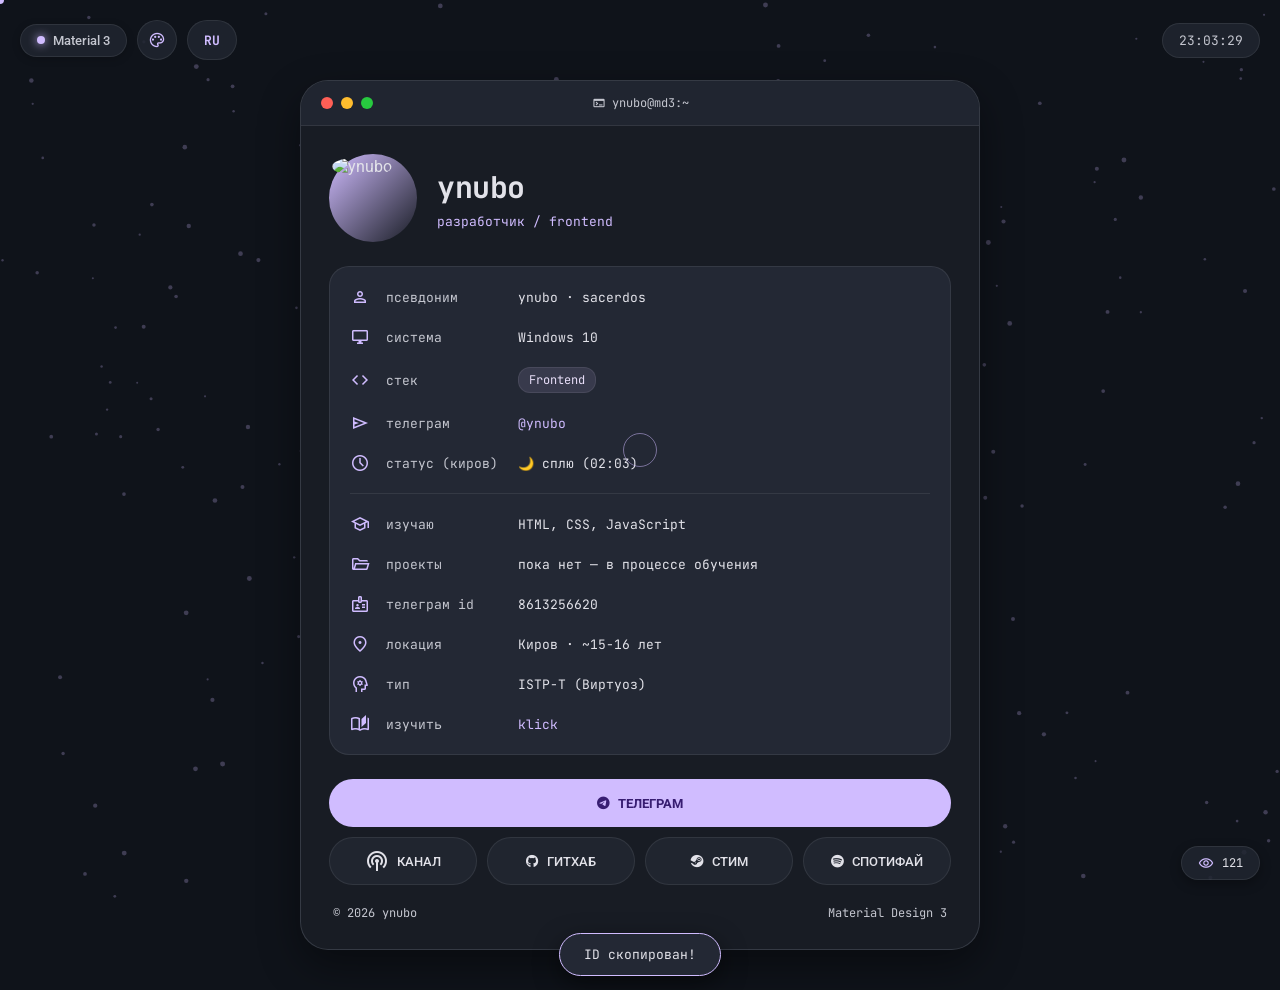
==== index.html @ 32b79b77 "full update code." ====
<!DOCTYPE html>
<html lang="ru">
<head>
  <meta charset="UTF-8">
  <meta name="viewport" content="width=device-width, initial-scale=1.0">
  <meta name="theme-color" content="#121318">
  <meta name="description" content="ynubo // sacerdos — developer / Frontend">
  <meta property="og:title" content="ynubo // bio">
  <meta property="og:description" content="developer / Frontend">
  <meta property="og:image" content="https://i.ibb.co/5gjqPwNk/photo-2026-08-26-13-14-52.jpg">
  <title>ynubo // bio</title>

  <link rel="icon" href="https://i.ibb.co/5gjqPwNk/photo-2026-08-26-13-14-52.jpg">
  <link rel="preconnect" href="https://fonts.googleapis.com">
  <link rel="preconnect" href="https://fonts.gstatic.com" crossorigin>
  <link href="https://fonts.googleapis.com/css2?family=Roboto:ital,wght@0,400;0,500;0,700;1,400&family=JetBrains+Mono:wght@400;500;700&display=swap" rel="stylesheet">
  <link rel="stylesheet" href="https://fonts.googleapis.com/css2?family=Material+Symbols+Outlined:opsz,wght,FILL,GRAD@20..48,100..700,0..1,-50..200" />
  <link rel="stylesheet" href="https://cdnjs.cloudflare.com/ajax/libs/font-awesome/6.5.2/css/all.min.css">

  <style>
    /* --- Material Design 3 Color Tokens & Variables --- */
    :root {
      --md-sys-color-background: #0f131a;
      --md-sys-color-surface: #181c24;
      --md-sys-color-surface-variant: rgba(36, 42, 54, 0.7);
      --md-sys-color-surface-container-high: #232834;
      --md-sys-color-outline: rgba(140, 147, 163, 0.25);
      --md-sys-color-outline-variant: rgba(255, 255, 255, 0.08);
      --md-sys-color-primary: #d0bcff;
      --md-sys-color-on-primary: #381e72;
      --md-sys-color-primary-container: #4f378b;
      --md-sys-color-on-primary-container: #eaddff;
      --md-sys-color-secondary-container: rgba(208, 188, 255, 0.12);
      --md-sys-color-on-secondary-container: #e8def8;
      --md-sys-color-on-surface: #e2e2e9;
      --md-sys-color-on-surface-variant: #c4c6cf;
      --md-sys-color-accent-glow: rgba(208, 188, 255, 0.2);
      --md-shape-corner-card: 28px;
      --md-shape-corner-button: 100px;
      --md-shape-corner-chip: 12px;
    }

    [data-theme="red"] {
      --md-sys-color-background: #140b0d;
      --md-sys-color-surface: #1f1214;
      --md-sys-color-surface-variant: rgba(56, 28, 32, 0.7);
      --md-sys-color-surface-container-high: #2a181b;
      --md-sys-color-outline: rgba(255, 180, 171, 0.25);
      --md-sys-color-primary: #ffb4ab;
      --md-sys-color-on-primary: #690005;
      --md-sys-color-primary-container: #93000a;
      --md-sys-color-on-primary-container: #ffdad6;
      --md-sys-color-secondary-container: rgba(255, 180, 171, 0.12);
      --md-sys-color-on-secondary-container: #ffdad6;
      --md-sys-color-accent-glow: rgba(255, 180, 171, 0.2);
    }

    [data-theme="green"] {
      --md-sys-color-background: #09150d;
      --md-sys-color-surface: #102016;
      --md-sys-color-surface-variant: rgba(25, 48, 33, 0.7);
      --md-sys-color-surface-container-high: #192f20;
      --md-sys-color-outline: rgba(166, 211, 180, 0.25);
      --md-sys-color-primary: #a6d3b4;
      --md-sys-color-on-primary: #123821;
      --md-sys-color-primary-container: #295036;
      --md-sys-color-on-primary-container: #c2efcf;
      --md-sys-color-secondary-container: rgba(166, 211, 180, 0.12);
      --md-sys-color-on-secondary-container: #c2efcf;
      --md-sys-color-accent-glow: rgba(166, 211, 180, 0.2);
    }

    [data-theme="purple"] {
      --md-sys-color-background: #120b18;
      --md-sys-color-surface: #1c1224;
      --md-sys-color-surface-variant: rgba(48, 28, 64, 0.7);
      --md-sys-color-surface-container-high: #261a30;
      --md-sys-color-outline: rgba(216, 187, 255, 0.25);
      --md-sys-color-primary: #d8bbff;
      --md-sys-color-on-primary: #431278;
      --md-sys-color-primary-container: #5c2fa0;
      --md-sys-color-on-primary-container: #f0e6ff;
      --md-sys-color-secondary-container: rgba(216, 187, 255, 0.12);
      --md-sys-color-on-secondary-container: #f0e6ff;
      --md-sys-color-accent-glow: rgba(216, 187, 255, 0.2);
    }

    [data-theme="blue"] {
      --md-sys-color-background: #0b1320;
      --md-sys-color-surface: #111a2c;
      --md-sys-color-surface-variant: rgba(28, 42, 68, 0.7);
      --md-sys-color-surface-container-high: #1a263d;
      --md-sys-color-outline: rgba(162, 201, 254, 0.25);
      --md-sys-color-primary: #a2c9fe;
      --md-sys-color-on-primary: #00315b;
      --md-sys-color-primary-container: #1b4777;
      --md-sys-color-on-primary-container: #d3e4ff;
      --md-sys-color-secondary-container: rgba(162, 201, 254, 0.12);
      --md-sys-color-on-secondary-container: #d3e4ff;
      --md-sys-color-accent-glow: rgba(162, 201, 254, 0.2);
    }

    * { box-sizing: border-box; margin: 0; padding: 0; }
    
    .cursor-dot, .cursor-outline { display: none; }
    
    @media (pointer: fine) {
      body, button, a { cursor: none !important; }
      .cursor-dot, .cursor-outline { display: block; }
    }

    html { scroll-behavior: smooth; }
    body {
      min-height: 100vh;
      overflow-x: hidden;
      color: var(--md-sys-color-on-surface);
      background: var(--md-sys-color-background);
      font-family: 'Roboto', sans-serif;
      -webkit-font-smoothing: antialiased;
      display: flex;
      justify-content: center;
      align-items: center;
      transition: background 0.4s cubic-bezier(0.2, 0, 0, 1), color 0.4s ease;
    }

    a { color: inherit; text-decoration: none; }
    button { font: inherit; border: none; background: none; }

    .cursor-dot {
      position: fixed;
      top: 0; left: 0;
      width: 8px; height: 8px;
      background-color: var(--md-sys-color-primary);
      border-radius: 50%;
      pointer-events: none;
      z-index: 9999;
      transform: translate(-50%, -50%);
      transition: background-color 0.3s ease;
    }

    .cursor-outline {
      position: fixed;
      top: 0; left: 0;
      width: 34px; height: 34px;
      border: 1px solid var(--md-sys-color-primary);
      border-radius: 50%;
      pointer-events: none;
      z-index: 9998;
      transform: translate(-50%, -50%);
      opacity: 0.5;
      transition: width 0.2s cubic-bezier(0.2, 0, 0, 1), height 0.2s cubic-bezier(0.2, 0, 0, 1), border-color 0.3s ease;
    }

    body.cursor-hover .cursor-outline {
      width: 48px;
      height: 48px;
      background-color: var(--md-sys-color-accent-glow);
      border-color: var(--md-sys-color-primary);
    }

    #canvas {
      position: fixed;
      inset: 0;
      z-index: 0;
      pointer-events: none;
    }

    .topbar {
      position: fixed;
      top: 20px;
      left: 20px;
      right: 20px;
      z-index: 20;
      display: flex;
      justify-content: space-between;
      align-items: center;
      pointer-events: none;
    }

    .topbar-left {
      display: flex;
      align-items: center;
      gap: 10px;
      pointer-events: auto;
    }

    .status-chip {
      display: inline-flex;
      align-items: center;
      gap: 8px;
      padding: 8px 16px;
      border-radius: var(--md-shape-corner-button);
      background: var(--md-sys-color-surface-variant);
      border: 1px solid var(--md-sys-color-outline-variant);
      color: var(--md-sys-color-on-surface-variant);
      font-size: 13px;
      font-weight: 500;
      backdrop-filter: blur(16px);
      -webkit-backdrop-filter: blur(16px);
      box-shadow: 0 2px 8px rgba(0, 0, 0, 0.2);
    }

    .status-dot {
      width: 8px;
      height: 8px;
      border-radius: 50%;
      background: var(--md-sys-color-primary);
      box-shadow: 0 0 10px var(--md-sys-color-primary);
      animation: pulse-dot 2s infinite;
    }

    .top-btn {
      display: flex;
      align-items: center;
      justify-content: center;
      height: 40px;
      padding: 0 16px;
      border-radius: var(--md-shape-corner-button);
      background: var(--md-sys-color-surface-variant);
      border: 1px solid var(--md-sys-color-outline-variant);
      color: var(--md-sys-color-primary);
      font-family: 'JetBrains Mono', monospace;
      font-size: 13px;
      font-weight: 700;
      backdrop-filter: blur(16px);
      -webkit-backdrop-filter: blur(16px);
      transition: all 0.2s cubic-bezier(0.2, 0, 0, 1);
    }

    .top-btn:hover {
      background: var(--md-sys-color-primary-container);
      color: var(--md-sys-color-on-primary-container);
      border-color: transparent;
    }

    .top-btn:active { transform: scale(0.95); }

    .theme-toggle-btn { width: 40px; padding: 0; border-radius: 50%; }

    .clock {
      font-family: 'JetBrains Mono', monospace;
      color: var(--md-sys-color-on-surface-variant);
      font-size: 13px;
      background: var(--md-sys-color-surface-variant);
      padding: 8px 16px;
      border-radius: var(--md-shape-corner-button);
      border: 1px solid var(--md-sys-color-outline-variant);
      backdrop-filter: blur(16px);
      pointer-events: auto;
    }

    .layout {
      position: relative;
      z-index: 5;
      width: min(680px, calc(100% - 32px));
      margin: 80px auto 40px auto;
      will-change: transform;
      animation: fadeIn 0.6s cubic-bezier(0.2, 0, 0, 1);
    }

    /* MD3 Card Styling */
    .md-card {
      background: var(--md-sys-color-surface);
      border-radius: var(--md-shape-corner-card);
      border: 1px solid var(--md-sys-color-outline);
      box-shadow: 0 16px 40px rgba(0, 0, 0, 0.4);
      overflow: hidden;
      backdrop-filter: blur(20px);
      -webkit-backdrop-filter: blur(20px);
      transition: background 0.4s ease, border-color 0.4s ease;
    }

    .card-header {
      display: flex;
      align-items: center;
      padding: 16px 20px;
      background: var(--md-sys-color-surface-variant);
      border-bottom: 1px solid var(--md-sys-color-outline-variant);
      position: relative;
    }

    .mac-buttons { display: flex; gap: 8px; }
    .mac-btn { width: 12px; height: 12px; border-radius: 50%; cursor: pointer; transition: opacity 0.2s ease; }
    .mac-btn:hover { opacity: 0.8; }
    .mac-btn.close { background: #ff5f56; }
    .mac-btn.min { background: #ffbd2e; }
    .mac-btn.max { background: #27c93f; }

    .card-title {
      position: absolute;
      left: 50%;
      transform: translateX(-50%);
      font-family: 'JetBrains Mono', monospace;
      font-size: 12px;
      color: var(--md-sys-color-on-surface-variant);
      user-select: none;
      display: flex;
      align-items: center;
      gap: 6px;
    }

    .card-body { padding: 28px; }

    .profile-head {
      display: flex;
      align-items: center;
      gap: 20px;
      margin-bottom: 24px;
    }

    .avatar-shell {
      width: 88px;
      height: 88px;
      flex: 0 0 88px;
      border-radius: 50%;
      padding: 3px;
      background: linear-gradient(135deg, var(--md-sys-color-primary), transparent);
      user-select: none;
      transition: transform 0.3s cubic-bezier(0.2, 0, 0, 1);
    }

    .avatar-shell:hover { transform: scale(1.05) rotate(3deg); }

    .avatar {
      width: 100%;
      height: 100%;
      object-fit: cover;
      border-radius: 50%;
    }

    .title-area h1 {
      font-family: 'JetBrains Mono', monospace;
      font-size: 30px;
      font-weight: 700;
      color: var(--md-sys-color-on-surface);
      letter-spacing: -0.5px;
    }

    .subtitle {
      color: var(--md-sys-color-primary);
      font-size: 13px;
      margin-top: 6px;
      font-family: 'JetBrains Mono', monospace;
      display: flex;
      align-items: center;
      gap: 4px;
    }

    /* MD3 Container List */
    .info-container {
      background: var(--md-sys-color-surface-container-high);
      border-radius: 20px;
      border: 1px solid var(--md-sys-color-outline-variant);
      padding: 16px 20px;
      font-family: 'JetBrains Mono', monospace;
      font-size: 13px;
      display: grid;
      gap: 12px;
    }

    .row {
      display: grid;
      grid-template-columns: 24px 120px 1fr;
      gap: 12px;
      align-items: center;
      padding: 4px 0;
      transition: transform 0.2s ease;
    }

    .row:hover { transform: translateX(4px); }
    .row:hover .label { color: var(--md-sys-color-on-surface); }

    .row .material-symbols-outlined {
      font-size: 20px;
      color: var(--md-sys-color-primary);
      transition: transform 0.2s ease;
      user-select: none;
    }

    .row:hover .material-symbols-outlined { transform: scale(1.15); }

    .label {
      color: var(--md-sys-color-on-surface-variant);
      transition: color 0.2s ease;
      font-family: 'JetBrains Mono', monospace;
    }

    .value {
      color: var(--md-sys-color-on-surface);
      word-break: break-word;
      font-family: 'JetBrains Mono', monospace;
    }

    .copyable { transition: color 0.2s ease; }
    .copyable:hover { color: var(--md-sys-color-primary); cursor: pointer; }

    .separator {
      height: 1px;
      background: var(--md-sys-color-outline-variant);
      margin: 4px 0;
    }

    /* MD3 Expressive Chips */
    .chip {
      display: inline-flex;
      align-items: center;
      gap: 4px;
      padding: 4px 10px;
      border-radius: var(--md-shape-corner-chip);
      background: var(--md-sys-color-secondary-container);
      color: var(--md-sys-color-on-secondary-container);
      font-size: 12px;
      border: 1px solid var(--md-sys-color-outline-variant);
      transition: all 0.2s ease;
    }

    .chip:hover {
      background: var(--md-sys-color-primary-container);
      color: var(--md-sys-color-on-primary-container);
      transform: translateY(-2px);
    }

    /* MD3 Terminal Box */
    .cli-box {
      margin-top: 16px;
      background: rgba(10, 12, 16, 0.85);
      border: 1px solid var(--md-sys-color-outline);
      border-radius: 16px;
      padding: 14px;
      font-family: 'JetBrains Mono', monospace;
      font-size: 12px;
      display: none;
      animation: expandConsole 0.4s cubic-bezier(0.2, 0, 0, 1) forwards;
    }

    .cli-box.active { display: block; }

    .cli-output {
      max-height: 220px;
      overflow-y: auto;
      margin-bottom: 8px;
      display: flex;
      flex-direction: column;
      gap: 4px;
      color: var(--md-sys-color-on-surface-variant);
      white-space: pre-wrap;
    }

    .cli-output-line { line-height: 1.4; word-break: break-all; }
    .cli-output-line.cmd { color: var(--md-sys-color-primary); }
    .cli-output-line.system { color: #27c93f; }
    .cli-output-line.error { color: #ff5f56; }
    .cli-output-line.neofetch { color: var(--md-sys-color-on-surface); font-size: 11px; }

    .cli-input-wrapper {
      display: flex;
      align-items: center;
      gap: 8px;
      border-top: 1px solid var(--md-sys-color-outline-variant);
      padding-top: 8px;
    }

    .cli-prompt { color: var(--md-sys-color-primary); font-weight: bold; }

    .cli-input {
      flex: 1;
      background: none;
      border: none;
      outline: none;
      color: var(--md-sys-color-on-surface);
      font-family: inherit;
      font-size: inherit;
    }

    /* MD3 Buttons Grid */
    .actions {
      display: grid;
      grid-template-columns: repeat(auto-fit, minmax(130px, 1fr));
      gap: 10px;
      margin-top: 24px;
    }

    .action-btn {
      display: flex;
      align-items: center;
      justify-content: center;
      gap: 8px;
      height: 48px;
      padding: 0 16px;
      border-radius: var(--md-shape-corner-button);
      background: var(--md-sys-color-surface-variant);
      border: 1px solid var(--md-sys-color-outline-variant);
      color: var(--md-sys-color-on-surface);
      font-size: 13px;
      font-weight: 500;
      transition: all 0.2s cubic-bezier(0.2, 0, 0, 1);
    }

    .action-btn:hover {
      background: var(--md-sys-color-secondary-container);
      border-color: var(--md-sys-color-primary);
      color: var(--md-sys-color-primary);
      transform: translateY(-2px);
    }

    .action-btn:active { transform: scale(0.97); }

    .action-btn.primary {
      grid-column: 1 / -1;
      background: var(--md-sys-color-primary);
      color: var(--md-sys-color-on-primary);
      font-weight: 700;
      border: none;
    }

    .action-btn.primary:hover {
      background: var(--md-sys-color-on-primary-container);
      color: var(--md-sys-color-primary-container);
      box-shadow: 0 4px 20px var(--md-sys-color-accent-glow);
    }

    .footer {
      margin-top: 20px;
      display: flex;
      justify-content: space-between;
      color: var(--md-sys-color-on-surface-variant);
      font-size: 12px;
      font-family: 'JetBrains Mono', monospace;
      padding: 0 4px;
    }

    /* MD3 Floating Widget */
    .views-widget {
      position: fixed;
      bottom: 20px;
      right: 20px;
      z-index: 50;
      display: flex;
      align-items: center;
      gap: 8px;
      padding: 8px 16px;
      border-radius: var(--md-shape-corner-button);
      background: var(--md-sys-color-surface-variant);
      border: 1px solid var(--md-sys-color-outline-variant);
      color: var(--md-sys-color-on-surface);
      font-family: 'JetBrains Mono', monospace;
      font-size: 12px;
      backdrop-filter: blur(16px);
      -webkit-backdrop-filter: blur(16px);
      box-shadow: 0 4px 12px rgba(0,0,0,0.3);
    }

    .views-widget .material-symbols-outlined { font-size: 16px; color: var(--md-sys-color-primary); }

    /* MD3 Snackbar / Toast */
    .toast {
      position: fixed;
      bottom: 24px;
      left: 50%;
      transform: translateX(-50%) translateY(100px);
      background: var(--md-sys-color-surface-container-high);
      border: 1px solid var(--md-sys-color-primary);
      color: var(--md-sys-color-on-surface);
      padding: 12px 24px;
      border-radius: var(--md-shape-corner-button);
      font-family: 'JetBrains Mono', monospace;
      font-size: 13px;
      box-shadow: 0 8px 24px rgba(0,0,0,0.5);
      transition: transform 0.4s cubic-bezier(0.2, 0, 0, 1);
      z-index: 999;
      pointer-events: none;
    }

    .toast.show { transform: translateX(-50%) translateY(0); }

    @keyframes expandConsole {
      from { opacity: 0; transform: translateY(-10px) scale(0.98); }
      to { opacity: 1; transform: translateY(0) scale(1); }
    }

    @keyframes pulse-dot {
      0%, 100% { opacity: 1; }
      50% { opacity: 0.4; }
    }

    @keyframes fadeIn {
      from { opacity: 0; transform: translateY(12px); }
      to { opacity: 1; transform: translateY(0); }
    }
  </style>
</head>

<body>
  <div class="cursor-dot" id="cursorDot"></div>
  <div class="cursor-outline" id="cursorOutline"></div>

  <canvas id="canvas"></canvas>

  <header class="topbar">
    <div class="topbar-left">
      <div class="status-chip">
        <span class="status-dot"></span> Material 3
      </div>
      <button class="top-btn theme-toggle-btn" id="themeToggle" title="Тема">
        <span class="material-symbols-outlined" style="font-size: 18px;">palette</span>
      </button>
      <button class="top-btn" id="langToggle">RU</button>
    </div>
    <div class="clock" id="clock">00:00:00</div>
  </header>

  <main class="layout">
    <div class="md-card">
      <div class="card-header">
        <div class="mac-buttons">
          <div class="mac-btn close" id="macCloseBtn"></div>
          <div class="mac-btn min"></div>
          <div class="mac-btn max"></div>
        </div>
        <div class="card-title" id="macTitle">
          <span class="material-symbols-outlined" style="font-size: 14px;">terminal</span>
          ynubo@md3:~
        </div>
      </div>

      <div class="card-body">
        <div class="profile-head">
          <a href="https://t.me/ynubo" target="_blank" rel="noopener">
            <div class="avatar-shell" id="avatarTrigger">
              <img class="avatar" src="https://i.ibb.co/5gjqPwNk/photo-2026-08-26-13-14-52.jpg" alt="ynubo">
            </div>
          </a>
          <div class="title-area">
            <h1>ynubo</h1>
            <div class="subtitle" id="typing"></div>
          </div>
        </div>

        <div class="info-container">
          <div class="row">
            <span class="material-symbols-outlined">person</span>
            <span class="label" data-i18n="alias_label">псевдоним</span>
            <span class="value">ynubo · sacerdos</span>
          </div>
          <div class="row">
            <span class="material-symbols-outlined">desktop_windows</span>
            <span class="label" data-i18n="system_label">система</span>
            <span class="value">Windows 10</span>
          </div>
          <div class="row">
            <span class="material-symbols-outlined">code</span>
            <span class="label" data-i18n="stack_label">стек</span>
            <span class="value">
              <span class="chip">Frontend</span>
            </span>
          </div>
          <div class="row">
            <span class="material-symbols-outlined">send</span>
            <span class="label" data-i18n="telegram_text">телеграм</span>
            <span class="value"><a href="https://t.me/ynubo" target="_blank" style="color: var(--md-sys-color-primary);">@ynubo</a></span>
          </div>
          <div class="row">
            <span class="material-symbols-outlined">schedule</span>
            <span class="label" data-i18n="time_status_label">статус (киров)</span>
            <span class="value" id="kirovStatusVal">Определение...</span>
          </div>

          <div class="separator"></div>

          <div class="row">
            <span class="material-symbols-outlined">school</span>
            <span class="label" data-i18n="learning_label">изучаю</span>
            <span class="value">HTML, CSS, JavaScript</span>
          </div>
          <div class="row">
            <span class="material-symbols-outlined">folder_open</span>
            <span class="label" data-i18n="projects_label">проекты</span>
            <span class="value" data-i18n="projects_val">пока нет — в процессе обучения</span>
          </div>
          <div class="row">
            <span class="material-symbols-outlined">badge</span>
            <span class="label" data-i18n="telegram_id">телеграм id</span>
            <span class="value copyable" id="tgId">8613256620</span>
          </div>
          <div class="row">
            <span class="material-symbols-outlined">location_on</span>
            <span class="label" data-i18n="location_label">локация</span>
            <span class="value" data-i18n="location_val">Киров · ~15-16 лет</span>
          </div>
          <div class="row">
            <span class="material-symbols-outlined">psychology</span>
            <span class="label" data-i18n="type_label">тип</span>
            <span class="value" data-i18n="virtuoso">ISTP-T (Виртуоз)</span>
          </div>
          <div class="row">
            <span class="material-symbols-outlined">auto_stories</span>
            <span class="label" data-i18n="nometa">изучить</span>
            <span class="value"><a href="https://nohello.net/ru/" target="_blank" style="color: var(--md-sys-color-primary);">klick</a></span>
          </div>
        </div>

        <div class="cli-box" id="cliBox">
          <div class="cli-output" id="cliOutput"></div>
          <div class="cli-input-wrapper">
            <span class="cli-prompt">ynubo@md3:~ $</span>
            <input type="text" class="cli-input" id="cliInput" placeholder="введите команду..." spellcheck="false" autocomplete="off">
          </div>
        </div>

        <div class="actions">
          <a class="action-btn primary" href="https://t.me/ynubo" target="_blank">
            <i class="fa-brands fa-telegram"></i> <span data-i18n="btn_telegram">ТЕЛЕГРАМ</span>
          </a>
          <a class="action-btn" href="https://t.me/d031r" target="_blank">
            <span class="material-symbols-outlined">podcasts</span> <span data-i18n="btn_channel">КАНАЛ</span>
          </a>
          <a class="action-btn" href="https://github.com/ynubo" target="_blank">
            <i class="fa-brands fa-github"></i> <span data-i18n="btn_github">ГИТХАБ</span>
          </a>
          <a class="action-btn" href="https://steamcommunity.com/id/ynubo" target="_blank">
            <i class="fa-brands fa-steam"></i> <span data-i18n="btn_steam">СТИМ</span>
          </a>
          <a class="action-btn" href="https://open.spotify.com/playlist/0yzdXwn0gWxlvnMeFCAgpZ" target="_blank">
            <i class="fa-brands fa-spotify"></i> <span data-i18n="btn_spotify">СПОТИФАЙ</span>
          </a>
        </div>

        <div class="footer">
          <span>© 2026 ynubo</span>
          <span>Material Design 3</span>
        </div>
      </div>
    </div>
  </main>

  <div class="views-widget">
    <span class="material-symbols-outlined">visibility</span>
    <span id="visitorCount">1</span>
  </div>

  <div class="toast" id="toast">ID скопирован!</div>

  <script>
    const isMobile = window.matchMedia("(pointer: coarse)").matches;

    let audioCtx;
    function initAudio() {
      if (!audioCtx) audioCtx = new (window.AudioContext || window.webkitAudioContext)();
      if (audioCtx.state === 'suspended') audioCtx.resume();
    }

    function playClickSound() {
      initAudio();
      const osc = audioCtx.createOscillator();
      const gain = audioCtx.createGain();
      osc.type = 'sine';
      osc.frequency.setValueAtTime(600, audioCtx.currentTime);
      osc.frequency.exponentialRampToValueAtTime(200, audioCtx.currentTime + 0.03);
      gain.gain.setValueAtTime(0.03, audioCtx.currentTime);
      gain.gain.exponentialRampToValueAtTime(0.001, audioCtx.currentTime + 0.03);
      osc.connect(gain);
      gain.connect(audioCtx.destination);
      osc.start();
      osc.stop(audioCtx.currentTime + 0.03);
    }

    function playKeyTypeSound() {
      initAudio();
      const osc = audioCtx.createOscillator();
      const gain = audioCtx.createGain();
      osc.type = 'triangle';
      osc.frequency.setValueAtTime(300 + Math.random() * 200, audioCtx.currentTime);
      gain.gain.setValueAtTime(0.015, audioCtx.currentTime);
      gain.gain.exponentialRampToValueAtTime(0.001, audioCtx.currentTime + 0.02);
      osc.connect(gain);
      gain.connect(audioCtx.destination);
      osc.start();
      osc.stop(audioCtx.currentTime + 0.02);
    }

    function playCmdSound(success = true) {
      initAudio();
      const osc = audioCtx.createOscillator();
      const gain = audioCtx.createGain();
      osc.type = success ? 'sine' : 'sawtooth';
      const freq = success ? 800 : 150;
      osc.frequency.setValueAtTime(freq, audioCtx.currentTime);
      gain.gain.setValueAtTime(0.04, audioCtx.currentTime);
      gain.gain.exponentialRampToValueAtTime(0.001, audioCtx.currentTime + 0.08);
      osc.connect(gain);
      gain.connect(audioCtx.destination);
      osc.start();
      osc.stop(audioCtx.currentTime + 0.08);
    }
    
    const translations = {
      ru: {
        alias_label: "псевдоним", system_label: "система", stack_label: "стек", learning_label: "изучаю",
        time_status_label: "статус (киров)", projects_label: "проекты", projects_val: "пока нет — в процессе обучения",
        location_label: "локация", location_val: "Киров · ~15-16 лет", type_label: "тип",
        btn_channel: "КАНАЛ", toast_copy: "ID скопирован в буфер обмена!", btn_spotify: "СПОТИФАЙ", btn_steam: "СТИМ", telegram_id: "телеграм id", btn_telegram: "ТЕЛЕГРАМ", btn_github: "ГИТХАБ",
        phrases: ["разработчик / frontend", "создаю вещи в тишине", "ТГК: @d031r"],
        virtuoso: "ISTP-T (Виртуоз)", nometa: "изучить", telegram_text: "телеграм"
      },
      en: {
        alias_label: "alias", system_label: "system", stack_label: "stack", learning_label: "learning",
        time_status_label: "status (kirov)", projects_label: "projects", projects_val: "none yet — currently learning",
        location_label: "location", location_val: "Kirov · ~15-16 y.o.", type_label: "type",
        btn_channel: "CHANNEL", toast_copy: "ID copied to clipboard!", btn_spotify: "SPOTIFY", btn_steam: "STEAM", telegram_id: "telegram id", btn_telegram: "TELEGRAM", btn_github: "GITHUB",
        phrases: ["developer / frontend", "building things quietly", "TGK: @d031r"],
        virtuoso: "ISTP-T (Virtuoso)", nometa: "study", telegram_text: "telegram"
      }
    };

    let currentLang = localStorage.getItem("lang") || "ru";

    function setLanguage(lang) {
      currentLang = lang;
      localStorage.setItem("lang", lang);
      document.getElementById("langToggle").textContent = lang.toUpperCase();
      document.querySelectorAll("[data-i18n]").forEach(el => {
        const key = el.getAttribute("data-i18n");
        if (translations[lang] && translations[lang][key]) {
          el.textContent = translations[lang][key];
        }
      });
      phraseIdx = 0; pos = 0; deleting = false;
      updateKirovStatus();
    }

    document.getElementById("langToggle").addEventListener("click", () => setLanguage(currentLang === "ru" ? "en" : "ru"));

    function getRandomMinute(min, max) {
      return Math.floor(Math.random() * (max - min + 1)) + min;
    }
    
    const wakeMinute = getRandomMinute(10, 50);
    const sleepMinute = getRandomMinute(25, 59);
    
    const wakeTimeMinutes = 8 * 60 + wakeMinute;
    const sleepTimeMinutes = 23 * 60 + sleepMinute;
    
    function updateKirovStatus() {
      const now = new Date();
      const kirovTimeStr = now.toLocaleTimeString("ru-RU", { timeZone: "Europe/Moscow", hour: '2-digit', minute: '2-digit' });
      const [h, m] = kirovTimeStr.split(':').map(Number);
      const currentMinutes = h * 60 + m;
    
      const statusEl = document.getElementById("kirovStatusVal");
      let statusText = "";
    
      if (currentMinutes >= sleepTimeMinutes || currentMinutes < wakeTimeMinutes) {
        statusText = currentLang === "ru" ? `🌙 сплю (${kirovTimeStr})` : `🌙 sleeping (${kirovTimeStr})`;
      } else {
        statusText = currentLang === "ru" ? `💻 в сети (${kirovTimeStr})` : `💻 online (${kirovTimeStr})`;
      }
    
      statusEl.textContent = statusText;
    }
    
    setInterval(updateKirovStatus, 10000);
    updateKirovStatus();

    if (!isMobile) {
      const dot = document.getElementById('cursorDot');
      const outline = document.getElementById('cursorOutline');
      let mouseX = window.innerWidth / 2, mouseY = window.innerHeight / 2;
      let outlineX = mouseX, outlineY = mouseY;

      window.addEventListener('mousemove', (e) => {
        mouseX = e.clientX; mouseY = e.clientY;
        dot.style.left = `${mouseX}px`; dot.style.top = `${mouseY}px`;
      });

      function animateCursor() {
        outlineX += (mouseX - outlineX) * 0.2;
        outlineY += (mouseY - outlineY) * 0.2;
        outline.style.left = `${outlineX}px`;
        outline.style.top = `${outlineY}px`;
        requestAnimationFrame(animateCursor);
      }
      animateCursor();

      document.querySelectorAll('a, button, .copyable, .card-title, .chip, .row').forEach(el => {
        el.addEventListener('mouseenter', () => document.body.classList.add('cursor-hover'));
        el.addEventListener('mouseleave', () => document.body.classList.remove('cursor-hover'));
      });
    }

    const tgId = document.getElementById('tgId');
    const toast = document.getElementById('toast');
    tgId.addEventListener('click', () => {
      navigator.clipboard.writeText('8613256620').then(() => {
        toast.textContent = translations[currentLang].toast_copy;
        toast.classList.add('show');
        setTimeout(() => toast.classList.remove('show'), 2000);
      });
    });

    document.querySelectorAll('.action-btn, .top-btn, .copyable, .chip').forEach(btn => btn.addEventListener('click', playClickSound));

    // --- Theme Switcher Logic ---
    const themes = ["dark", "red", "green", "purple", "blue"];
    const themeToggleBtn = document.getElementById("themeToggle");
    let currentTheme = localStorage.getItem("theme") || "dark";

    function applyTheme(theme) {
      if (!themes.includes(theme)) theme = "dark";
      currentTheme = theme;
      if (theme === "dark") {
        document.documentElement.removeAttribute("data-theme");
      } else {
        document.documentElement.setAttribute("data-theme", theme);
      }
      localStorage.setItem("theme", theme);
      initCanvas();
    }

    themeToggleBtn.addEventListener("click", () => {
      const nextIdx = (themes.indexOf(currentTheme) + 1) % themes.length;
      applyTheme(themes[nextIdx]);
    });

    const clock = document.getElementById("clock");
    setInterval(() => clock.textContent = new Date().toLocaleTimeString("ru-RU", { hour12: false }), 1000);

    const typing = document.getElementById("typing");
    let phraseIdx = 0, pos = 0, deleting = false;

    function typeLoop() {
      const phrases = translations[currentLang].phrases;
      const text = phrases[phraseIdx % phrases.length];
      typing.textContent = deleting ? text.slice(0, pos--) : text.slice(0, pos++);
      let delay = deleting ? 30 : 70;

      if (!deleting && pos > text.length) { deleting = true; delay = 1200; }
      else if (deleting && pos < 0) { deleting = false; phraseIdx = (phraseIdx + 1) % phrases.length; pos = 0; delay = 300; }
      setTimeout(typeLoop, delay);
    }
    typeLoop();

    function updateVisits() {
      let visits = parseInt(localStorage.getItem('site_views') || '120');
      if (!sessionStorage.getItem('already_visited')) {
        visits += 1;
        localStorage.setItem('site_views', visits);
        sessionStorage.setItem('already_visited', 'true');
      }
      document.getElementById("visitorCount").textContent = visits;
    }
    updateVisits();

    // CLI Engine
    const cliBox = document.getElementById('cliBox');
    const cliInput = document.getElementById('cliInput');
    const cliOutput = document.getElementById('cliOutput');
    let cmdHistory = [];
    let historyIndex = -1;

    function openConsole(initialCommand = '') {
      if (!cliBox.classList.contains('active')) {
        cliBox.classList.add('active');
        printCli('[System] Terminal unlocked via easter egg code.', 'system');
        printCli('Type "help" or "neofetch" to begin.', 'system');
      }
      cliInput.value = '';
      cliInput.focus();
      if (initialCommand) {
        executeCommand(initialCommand);
      }
    }

    function printCli(text, type = '') {
      const line = document.createElement('div');
      line.className = `cli-output-line ${type}`;
      line.textContent = text;
      cliOutput.appendChild(line);
      cliOutput.scrollTop = cliOutput.scrollHeight;
    }

    function printNeofetch() {
      const bioText = 
`  ______   __  __  __  __  _____   ______  
 /  __  \\ /  \\/  \\/  \\/  \\/  _  \\ /  __  \\ 
 |  \\/  / |  ||  ||  ||  ||  |/  ||  \\/  / 
 \\_____/  \\______/\\______/|_____/ \\_____/  

ynubo // sacerdos (Иван)
------------------------------------------
• Имя / Ник: Иван / ynubo (Сакердос)
• Дата рождения: 18.05.20xx (~15-16 лет)
• Местоимения: He/His (он/его)
------------------------------------------
• Связь: @ynubo (ТГ) | sacerdos@xyecoc.com
• Приватка: https://t.me/+Cs-YuueM26w3ZTEy
------------------------------------------
• Работа:
  - Airis (Агент 3)
------------------------------------------
• Особенности:
  Меланхолия · Провалы в памяти · Апатия · Ангедония · Эмоциональная пустота ·Психическое расстройство (?)`;
      
      printCli(bioText, 'neofetch');
    }

    function executeCommand(val) {
      printCli(`ynubo@md3:~ $ ${val}`, 'cmd');
      cmdHistory.push(val);
      historyIndex = cmdHistory.length;

      const cleanCmd = val.trim().toLowerCase();
      const parts = cleanCmd.split(' ');

      if (parts[0] === 'theme') {
        if (parts[1] && themes.includes(parts[1])) {
          applyTheme(parts[1]);
          printCli(`Theme changed to '${parts[1]}'.`, 'system');
          playCmdSound(true);
        } else {
          printCli(`Available themes: ${themes.join(', ')}`, 'error');
          playCmdSound(false);
        }
        return;
      }

      switch (cleanCmd) {
        case 'help':
          printCli('Available commands: help, clear, theme <name>, neofetch, whoami, stack, ping, sudo');
          playCmdSound(true);
          break;
        case 'neofetch':
        case 'bio':
        case 'sacerdos':
          printNeofetch();
          playCmdSound(true);
          break;
        case 'clear':
          cliOutput.innerHTML = '';
          playCmdSound(true);
          break;
        case 'ping':
          printCli('PING google.com (142.250.185.206): 56 data bytes');
          let count = 0;
          const pingInterval = setInterval(() => {
            const time = Math.floor(Math.random() * 12) + 8;
            printCli(`64 bytes from 142.250.185.206: icmp_seq=${count} ttl=117 time=${time} ms`, 'system');
            count++;
            if (count >= 4) {
              clearInterval(pingInterval);
              printCli('--- google.com ping statistics ---\n4 packets transmitted, 4 packets received, 0.0% packet loss');
            }
          }, 300);
          playCmdSound(true);
          break;
        case 'whoami':
          printCli('sacerdos (Иван) — developer');
          playCmdSound(true);
          break;
        case 'stack':
          printCli('Primary: Frontend. OS: Windows 10.');
          playCmdSound(true);
          break;
        case 'ynubo':
          printCli('EGG_FOUND: Main alias recognized. Welcome back, ynubo!', 'system');
          playCmdSound(true);
          break;
        case 'sudo':
          printCli('Access granted: root@ynubo. System fully initialized.', 'system');
          playCmdSound(true);
          break;
        default:
          printCli(`zsh: command not found: ${val}`, 'error');
          playCmdSound(false);
      }
    }

    cliInput.addEventListener('keydown', (e) => {
      playKeyTypeSound();
      if (e.key === 'Enter') {
        const val = cliInput.value;
        if (!val.trim()) return;
        executeCommand(val);
        cliInput.value = '';
      } else if (e.key === 'ArrowUp') {
        if (historyIndex > 0) {
          historyIndex--;
          cliInput.value = cmdHistory[historyIndex];
        }
      } else if (e.key === 'ArrowDown') {
        if (historyIndex < cmdHistory.length - 1) {
          historyIndex++;
          cliInput.value = cmdHistory[historyIndex];
        } else {
          historyIndex = cmdHistory.length;
          cliInput.value = '';
        }
      }
    });

    let keyBuffer = '';
    const easterEggs = ['ynubo', 'dev', 'matrix', 'sudo', 'ping', 'help', 'stack', 'neofetch', 'sacerdos', 'bio'];

    window.addEventListener('keydown', (e) => {
      if (document.activeElement === cliInput || document.activeElement.tagName === 'INPUT') return;

      if (e.key.length === 1) {
        keyBuffer += e.key.toLowerCase();
        if (keyBuffer.length > 20) keyBuffer = keyBuffer.slice(-20);

        easterEggs.forEach(egg => {
          if (keyBuffer.endsWith(egg)) {
            e.preventDefault();
            openConsole(egg);
            keyBuffer = '';
            setTimeout(() => { cliInput.value = ''; }, 0);
          }
        });
      }
    });

    const avatarTrigger = document.getElementById('avatarTrigger');
    let tapCount = 0;
    let tapTimer = null;

    avatarTrigger.addEventListener('touchstart', () => {
      tapCount++;
      if (tapTimer) clearTimeout(tapTimer);

      if (tapCount >= 3) {
        tapCount = 0;
        openConsole('neofetch');
      } else {
        tapTimer = setTimeout(() => { tapCount = 0; }, 400);
      }
    }, { passive: true });

    let touchHoldTimer = null;
    avatarTrigger.addEventListener('touchstart', () => {
      touchHoldTimer = setTimeout(() => {
        const code = prompt("Введите команду (neofetch, theme green, sacerdos, sudo):");
        if (code) openConsole(code);
      }, 1000);
    }, { passive: true });

    avatarTrigger.addEventListener('touchend', () => {
      if (touchHoldTimer) clearTimeout(touchHoldTimer);
    });

    document.getElementById('macCloseBtn').addEventListener('click', () => {
      cliBox.classList.remove('active');
    });

    // --- Fixed Canvas Engine ---
    const canvas = document.getElementById("canvas");
    const ctx = canvas.getContext("2d");
    let W, H, particles = [], matrixCols = [];
    const matrixChars = "0123456789ABCDEFGHJKLMNOPQRSTUVWXYZ";

    function initCanvas() {
      W = canvas.width = window.innerWidth;
      H = canvas.height = window.innerHeight;

      if (currentTheme !== "dark") {
        const cols = Math.floor(W / 20);
        matrixCols = Array.from({ length: cols }, () => Math.floor(Math.random() * -50));
      } else {
        const count = isMobile ? 40 : 200;
        particles = Array.from({ length: count }, () => ({
          x: Math.random() * W, y: Math.random() * H,
          r: Math.random() * 1.5 + 1, vx: (Math.random() - .5) * .3, vy: Math.random() * .3 + .1
        }));
      }
    }

    const themeColors = {
      red: { bg: "rgba(20, 11, 13, 0.15)", text: "#ffb4ab" },
      green: { bg: "rgba(9, 21, 13, 0.15)", text: "#a6d3b4" },
      purple: { bg: "rgba(18, 11, 24, 0.15)", text: "#d8bbff" },
      blue: { bg: "rgba(11, 19, 32, 0.15)", text: "#a2c9fe" }
    };

    let frameCount = 0;
    function renderCanvas() {
      frameCount++;

      if (currentTheme !== "dark") {
        const themeConfig = themeColors[currentTheme] || themeColors.red;
        
        ctx.fillStyle = themeConfig.bg;
        ctx.fillRect(0, 0, W, H);

        if (frameCount % 2.5 === 0) {
          ctx.fillStyle = themeConfig.text;
          ctx.font = "14px 'JetBrains Mono', monospace";

          for (let i = 0; i < matrixCols.length; i++) {
            const char = matrixChars[Math.floor(Math.random() * matrixChars.length)];
            const x = i * 20;
            const y = matrixCols[i] * 20;

            ctx.fillText(char, x, y);

            if (y > H && Math.random() > 0.975) {
              matrixCols[i] = 0;
            }
            matrixCols[i]++;
          }
        }
      } else {
        ctx.clearRect(0, 0, W, H);
        ctx.fillStyle = "rgba(208, 188, 255, 0.25)";
        for (let p of particles) {
          p.x += p.vx;
          p.y += p.vy;
          if (p.y > H) p.y = 0;
          if (p.x > W) p.x = 0;
          if (p.x < 0) p.x = W;
          ctx.beginPath();
          ctx.arc(p.x, p.y, p.r, 0, Math.PI * 2);
          ctx.fill();
        }
      }
      requestAnimationFrame(renderCanvas);
    }

    window.addEventListener('resize', initCanvas);
    
    // Инициализация
    applyTheme(currentTheme);
    setLanguage(currentLang);
    requestAnimationFrame(renderCanvas);
  </script>
</body>
</html>
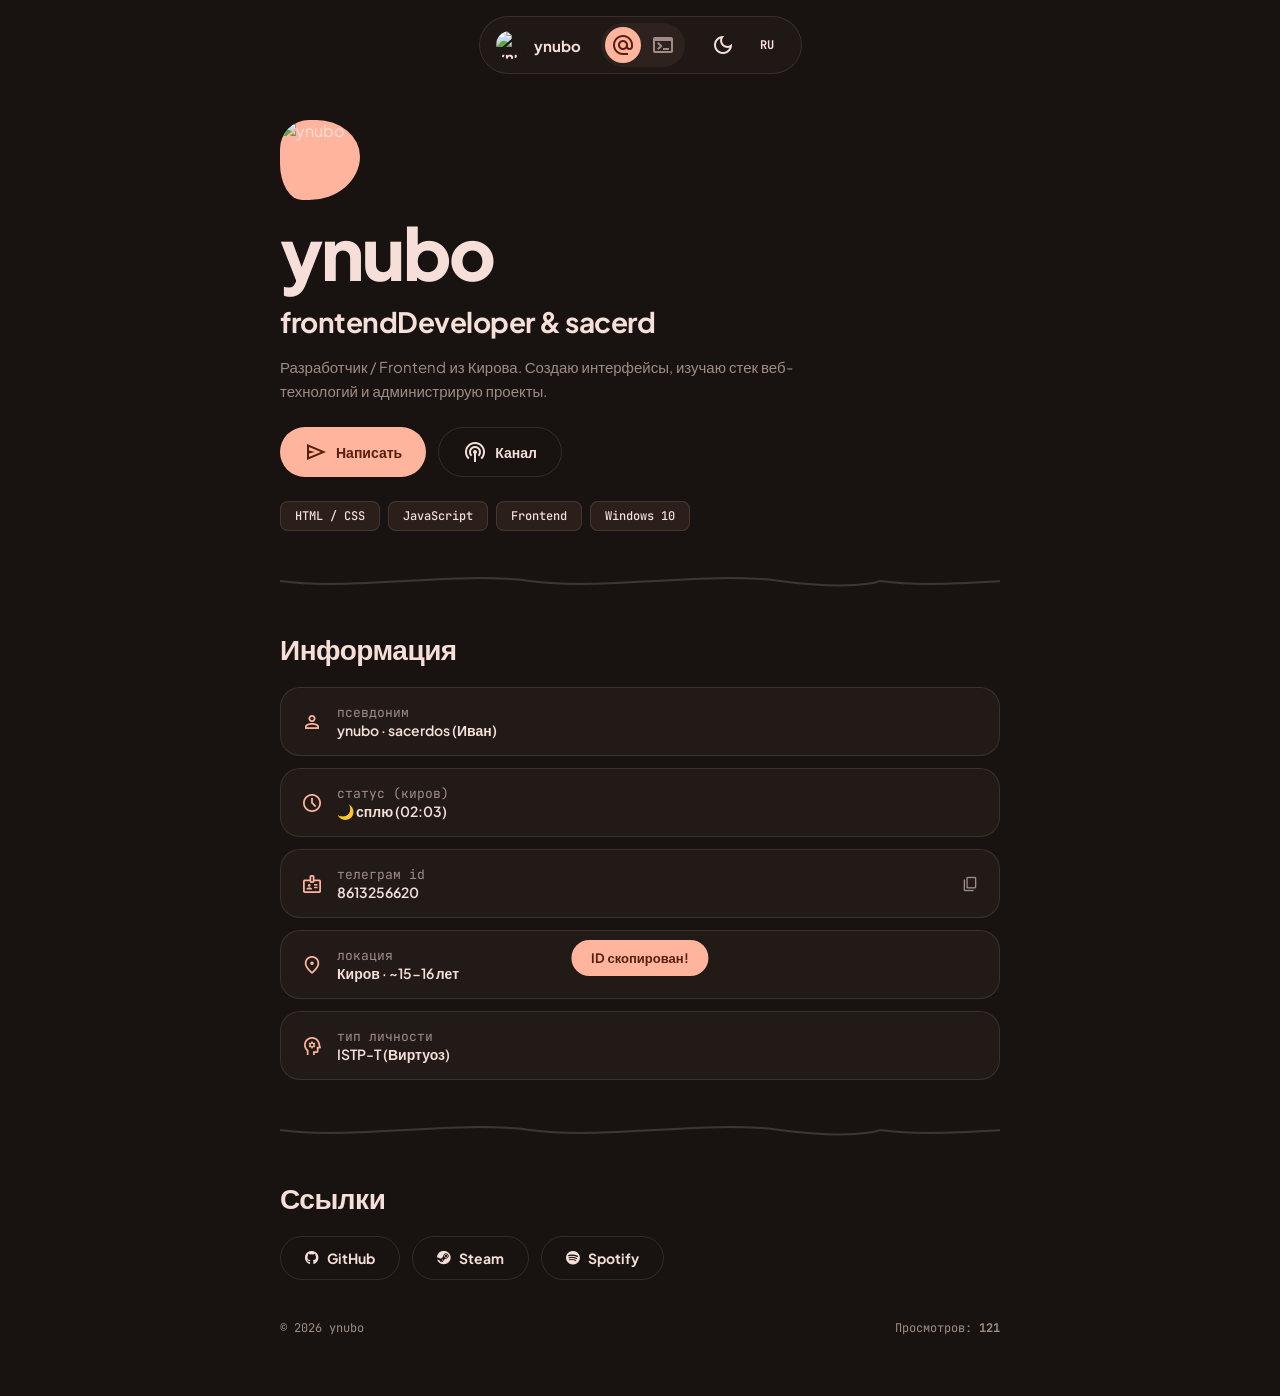
==== commit 3b24b009: "Update index.html" ====
--- a/index.html
+++ b/index.html
@@ -3,7 +3,7 @@
 <head>
   <meta charset="UTF-8">
   <meta name="viewport" content="width=device-width, initial-scale=1.0">
-  <meta name="theme-color" content="#121318">
+  <meta name="theme-color" content="#181311">
   <meta name="description" content="ynubo // sacerdos — developer / Frontend">
   <meta property="og:title" content="ynubo // bio">
   <meta property="og:description" content="developer / Frontend">
@@ -13,802 +13,596 @@
   <link rel="icon" href="https://i.ibb.co/5gjqPwNk/photo-2026-08-26-13-14-52.jpg">
   <link rel="preconnect" href="https://fonts.googleapis.com">
   <link rel="preconnect" href="https://fonts.gstatic.com" crossorigin>
-  <link href="https://fonts.googleapis.com/css2?family=Roboto:ital,wght@0,400;0,500;0,700;1,400&family=JetBrains+Mono:wght@400;500;700&display=swap" rel="stylesheet">
-  <link rel="stylesheet" href="https://fonts.googleapis.com/css2?family=Material+Symbols+Outlined:opsz,wght,FILL,GRAD@20..48,100..700,0..1,-50..200" />
+  <link href="https://fonts.googleapis.com/css2?family=Plus+Jakarta+Sans:wght@400;500;700;800&family=JetBrains+Mono:wght@400;500&display=swap" rel="stylesheet">
+  <link rel="stylesheet" href="https://fonts.googleapis.com/css2?family=Material+Symbols+Outlined:opsz,wght,FILL,GRAD@24,400,0,0" />
   <link rel="stylesheet" href="https://cdnjs.cloudflare.com/ajax/libs/font-awesome/6.5.2/css/all.min.css">
 
   <style>
-    /* --- Material Design 3 Color Tokens & Variables --- */
+    /* Material Design 3 Expressive System (по образцу yzewe.ru) */
     :root {
-      --md-sys-color-background: #0f131a;
-      --md-sys-color-surface: #181c24;
-      --md-sys-color-surface-variant: rgba(36, 42, 54, 0.7);
-      --md-sys-color-surface-container-high: #232834;
-      --md-sys-color-outline: rgba(140, 147, 163, 0.25);
-      --md-sys-color-outline-variant: rgba(255, 255, 255, 0.08);
-      --md-sys-color-primary: #d0bcff;
-      --md-sys-color-on-primary: #381e72;
-      --md-sys-color-primary-container: #4f378b;
-      --md-sys-color-on-primary-container: #eaddff;
-      --md-sys-color-secondary-container: rgba(208, 188, 255, 0.12);
-      --md-sys-color-on-secondary-container: #e8def8;
-      --md-sys-color-on-surface: #e2e2e9;
-      --md-sys-color-on-surface-variant: #c4c6cf;
-      --md-sys-color-accent-glow: rgba(208, 188, 255, 0.2);
-      --md-shape-corner-card: 28px;
-      --md-shape-corner-button: 100px;
-      --md-shape-corner-chip: 12px;
-    }
-
-    [data-theme="red"] {
-      --md-sys-color-background: #140b0d;
-      --md-sys-color-surface: #1f1214;
-      --md-sys-color-surface-variant: rgba(56, 28, 32, 0.7);
-      --md-sys-color-surface-container-high: #2a181b;
-      --md-sys-color-outline: rgba(255, 180, 171, 0.25);
-      --md-sys-color-primary: #ffb4ab;
-      --md-sys-color-on-primary: #690005;
-      --md-sys-color-primary-container: #93000a;
-      --md-sys-color-on-primary-container: #ffdad6;
-      --md-sys-color-secondary-container: rgba(255, 180, 171, 0.12);
-      --md-sys-color-on-secondary-container: #ffdad6;
-      --md-sys-color-accent-glow: rgba(255, 180, 171, 0.2);
+      --bg: #181311;
+      --surface: #221a17;
+      --surface-variant: #2d221e;
+      --outline: rgba(255, 203, 178, 0.12);
+      --primary: #ffb59d;
+      --on-primary: #561f0f;
+      --primary-container: #3d2a23;
+      --on-primary-container: #ffdbd1;
+      --text: #f5dfd8;
+      --text-muted: #a08c85;
+      --chip-bg: rgba(255, 181, 157, 0.08);
+      --chip-border: rgba(255, 181, 157, 0.15);
+    }
+
+    [data-theme="purple"] {
+      --bg: #15111a;
+      --surface: #1e1824;
+      --surface-variant: #282030;
+      --outline: rgba(220, 184, 255, 0.12);
+      --primary: #dcb8ff;
+      --on-primary: #431278;
+      --primary-container: #332342;
+      --on-primary-container: #f0e0ff;
+      --text: #f1eafd;
+      --text-muted: #9c8eab;
+      --chip-bg: rgba(220, 184, 255, 0.08);
+      --chip-border: rgba(220, 184, 255, 0.15);
     }
 
     [data-theme="green"] {
-      --md-sys-color-background: #09150d;
-      --md-sys-color-surface: #102016;
-      --md-sys-color-surface-variant: rgba(25, 48, 33, 0.7);
-      --md-sys-color-surface-container-high: #192f20;
-      --md-sys-color-outline: rgba(166, 211, 180, 0.25);
-      --md-sys-color-primary: #a6d3b4;
-      --md-sys-color-on-primary: #123821;
-      --md-sys-color-primary-container: #295036;
-      --md-sys-color-on-primary-container: #c2efcf;
-      --md-sys-color-secondary-container: rgba(166, 211, 180, 0.12);
-      --md-sys-color-on-secondary-container: #c2efcf;
-      --md-sys-color-accent-glow: rgba(166, 211, 180, 0.2);
-    }
-
-    [data-theme="purple"] {
-      --md-sys-color-background: #120b18;
-      --md-sys-color-surface: #1c1224;
-      --md-sys-color-surface-variant: rgba(48, 28, 64, 0.7);
-      --md-sys-color-surface-container-high: #261a30;
-      --md-sys-color-outline: rgba(216, 187, 255, 0.25);
-      --md-sys-color-primary: #d8bbff;
-      --md-sys-color-on-primary: #431278;
-      --md-sys-color-primary-container: #5c2fa0;
-      --md-sys-color-on-primary-container: #f0e6ff;
-      --md-sys-color-secondary-container: rgba(216, 187, 255, 0.12);
-      --md-sys-color-on-secondary-container: #f0e6ff;
-      --md-sys-color-accent-glow: rgba(216, 187, 255, 0.2);
+      --bg: #0e1511;
+      --surface: #141f18;
+      --surface-variant: #1c2b22;
+      --outline: rgba(162, 211, 178, 0.12);
+      --primary: #a2d3b2;
+      --on-primary: #0f3820;
+      --primary-container: #22382a;
+      --on-primary-container: #beeedd;
+      --text: #e7f5ed;
+      --text-muted: #8ba895;
+      --chip-bg: rgba(162, 211, 178, 0.08);
+      --chip-border: rgba(162, 211, 178, 0.15);
     }
 
     [data-theme="blue"] {
-      --md-sys-color-background: #0b1320;
-      --md-sys-color-surface: #111a2c;
-      --md-sys-color-surface-variant: rgba(28, 42, 68, 0.7);
-      --md-sys-color-surface-container-high: #1a263d;
-      --md-sys-color-outline: rgba(162, 201, 254, 0.25);
-      --md-sys-color-primary: #a2c9fe;
-      --md-sys-color-on-primary: #00315b;
-      --md-sys-color-primary-container: #1b4777;
-      --md-sys-color-on-primary-container: #d3e4ff;
-      --md-sys-color-secondary-container: rgba(162, 201, 254, 0.12);
-      --md-sys-color-on-secondary-container: #d3e4ff;
-      --md-sys-color-accent-glow: rgba(162, 201, 254, 0.2);
+      --bg: #10141d;
+      --surface: #161c28;
+      --surface-variant: #1e2636;
+      --outline: rgba(161, 201, 255, 0.12);
+      --primary: #a1c9ff;
+      --on-primary: #00315e;
+      --primary-container: #21354d;
+      --on-primary-container: #d2e4ff;
+      --text: #e8f0fe;
+      --text-muted: #8b9eba;
+      --chip-bg: rgba(161, 201, 255, 0.08);
+      --chip-border: rgba(161, 201, 255, 0.15);
     }
 
     * { box-sizing: border-box; margin: 0; padding: 0; }
     
-    .cursor-dot, .cursor-outline { display: none; }
-    
-    @media (pointer: fine) {
-      body, button, a { cursor: none !important; }
-      .cursor-dot, .cursor-outline { display: block; }
-    }
-
-    html { scroll-behavior: smooth; }
     body {
       min-height: 100vh;
-      overflow-x: hidden;
-      color: var(--md-sys-color-on-surface);
-      background: var(--md-sys-color-background);
-      font-family: 'Roboto', sans-serif;
+      color: var(--text);
+      background: var(--bg);
+      font-family: 'Plus Jakarta Sans', sans-serif;
       -webkit-font-smoothing: antialiased;
       display: flex;
-      justify-content: center;
-      align-items: center;
-      transition: background 0.4s cubic-bezier(0.2, 0, 0, 1), color 0.4s ease;
+      flex-direction: column;
+      align-items: center;
+      transition: background 0.4s ease, color 0.4s ease;
+      padding-bottom: 60px;
     }
 
     a { color: inherit; text-decoration: none; }
-    button { font: inherit; border: none; background: none; }
-
-    .cursor-dot {
+    button { font: inherit; border: none; background: none; cursor: pointer; }
+
+    /* Top Floating Navigation Bar */
+    .nav-bar {
       position: fixed;
-      top: 0; left: 0;
-      width: 8px; height: 8px;
-      background-color: var(--md-sys-color-primary);
-      border-radius: 50%;
-      pointer-events: none;
-      z-index: 9999;
-      transform: translate(-50%, -50%);
-      transition: background-color 0.3s ease;
-    }
-
-    .cursor-outline {
-      position: fixed;
-      top: 0; left: 0;
-      width: 34px; height: 34px;
-      border: 1px solid var(--md-sys-color-primary);
-      border-radius: 50%;
-      pointer-events: none;
-      z-index: 9998;
-      transform: translate(-50%, -50%);
-      opacity: 0.5;
-      transition: width 0.2s cubic-bezier(0.2, 0, 0, 1), height 0.2s cubic-bezier(0.2, 0, 0, 1), border-color 0.3s ease;
-    }
-
-    body.cursor-hover .cursor-outline {
-      width: 48px;
-      height: 48px;
-      background-color: var(--md-sys-color-accent-glow);
-      border-color: var(--md-sys-color-primary);
-    }
-
-    #canvas {
-      position: fixed;
-      inset: 0;
-      z-index: 0;
-      pointer-events: none;
-    }
-
-    .topbar {
-      position: fixed;
-      top: 20px;
-      left: 20px;
-      right: 20px;
-      z-index: 20;
-      display: flex;
-      justify-content: space-between;
-      align-items: center;
-      pointer-events: none;
-    }
-
-    .topbar-left {
-      display: flex;
-      align-items: center;
-      gap: 10px;
-      pointer-events: auto;
-    }
-
-    .status-chip {
-      display: inline-flex;
-      align-items: center;
-      gap: 8px;
-      padding: 8px 16px;
-      border-radius: var(--md-shape-corner-button);
-      background: var(--md-sys-color-surface-variant);
-      border: 1px solid var(--md-sys-color-outline-variant);
-      color: var(--md-sys-color-on-surface-variant);
-      font-size: 13px;
-      font-weight: 500;
-      backdrop-filter: blur(16px);
-      -webkit-backdrop-filter: blur(16px);
-      box-shadow: 0 2px 8px rgba(0, 0, 0, 0.2);
-    }
-
-    .status-dot {
-      width: 8px;
-      height: 8px;
-      border-radius: 50%;
-      background: var(--md-sys-color-primary);
-      box-shadow: 0 0 10px var(--md-sys-color-primary);
-      animation: pulse-dot 2s infinite;
-    }
-
-    .top-btn {
-      display: flex;
-      align-items: center;
-      justify-content: center;
-      height: 40px;
-      padding: 0 16px;
-      border-radius: var(--md-shape-corner-button);
-      background: var(--md-sys-color-surface-variant);
-      border: 1px solid var(--md-sys-color-outline-variant);
-      color: var(--md-sys-color-primary);
-      font-family: 'JetBrains Mono', monospace;
-      font-size: 13px;
-      font-weight: 700;
-      backdrop-filter: blur(16px);
-      -webkit-backdrop-filter: blur(16px);
-      transition: all 0.2s cubic-bezier(0.2, 0, 0, 1);
-    }
-
-    .top-btn:hover {
-      background: var(--md-sys-color-primary-container);
-      color: var(--md-sys-color-on-primary-container);
-      border-color: transparent;
-    }
-
-    .top-btn:active { transform: scale(0.95); }
-
-    .theme-toggle-btn { width: 40px; padding: 0; border-radius: 50%; }
-
-    .clock {
-      font-family: 'JetBrains Mono', monospace;
-      color: var(--md-sys-color-on-surface-variant);
-      font-size: 13px;
-      background: var(--md-sys-color-surface-variant);
-      padding: 8px 16px;
-      border-radius: var(--md-shape-corner-button);
-      border: 1px solid var(--md-sys-color-outline-variant);
-      backdrop-filter: blur(16px);
-      pointer-events: auto;
-    }
-
-    .layout {
-      position: relative;
-      z-index: 5;
-      width: min(680px, calc(100% - 32px));
-      margin: 80px auto 40px auto;
-      will-change: transform;
-      animation: fadeIn 0.6s cubic-bezier(0.2, 0, 0, 1);
-    }
-
-    /* MD3 Card Styling */
-    .md-card {
-      background: var(--md-sys-color-surface);
-      border-radius: var(--md-shape-corner-card);
-      border: 1px solid var(--md-sys-color-outline);
-      box-shadow: 0 16px 40px rgba(0, 0, 0, 0.4);
-      overflow: hidden;
+      top: 16px;
+      z-index: 100;
+      display: flex;
+      align-items: center;
+      gap: 20px;
+      padding: 6px 16px;
+      background: rgba(34, 26, 23, 0.85);
+      border: 1px solid var(--outline);
+      border-radius: 100px;
       backdrop-filter: blur(20px);
       -webkit-backdrop-filter: blur(20px);
-      transition: background 0.4s ease, border-color 0.4s ease;
-    }
-
-    .card-header {
-      display: flex;
-      align-items: center;
-      padding: 16px 20px;
-      background: var(--md-sys-color-surface-variant);
-      border-bottom: 1px solid var(--md-sys-color-outline-variant);
-      position: relative;
-    }
-
-    .mac-buttons { display: flex; gap: 8px; }
-    .mac-btn { width: 12px; height: 12px; border-radius: 50%; cursor: pointer; transition: opacity 0.2s ease; }
-    .mac-btn:hover { opacity: 0.8; }
-    .mac-btn.close { background: #ff5f56; }
-    .mac-btn.min { background: #ffbd2e; }
-    .mac-btn.max { background: #27c93f; }
-
-    .card-title {
-      position: absolute;
-      left: 50%;
-      transform: translateX(-50%);
-      font-family: 'JetBrains Mono', monospace;
-      font-size: 12px;
-      color: var(--md-sys-color-on-surface-variant);
-      user-select: none;
-      display: flex;
-      align-items: center;
-      gap: 6px;
-    }
-
-    .card-body { padding: 28px; }
-
-    .profile-head {
-      display: flex;
-      align-items: center;
-      gap: 20px;
-      margin-bottom: 24px;
-    }
-
-    .avatar-shell {
-      width: 88px;
-      height: 88px;
-      flex: 0 0 88px;
+    }
+
+    [data-theme="purple"] .nav-bar { background: rgba(30, 24, 36, 0.85); }
+    [data-theme="green"] .nav-bar { background: rgba(20, 31, 24, 0.85); }
+    [data-theme="blue"] .nav-bar { background: rgba(22, 28, 40, 0.85); }
+
+    .brand {
+      display: flex;
+      align-items: center;
+      gap: 10px;
+      font-weight: 700;
+      font-size: 15px;
+    }
+
+    .brand-avatar {
+      width: 28px;
+      height: 28px;
       border-radius: 50%;
-      padding: 3px;
-      background: linear-gradient(135deg, var(--md-sys-color-primary), transparent);
-      user-select: none;
-      transition: transform 0.3s cubic-bezier(0.2, 0, 0, 1);
-    }
-
-    .avatar-shell:hover { transform: scale(1.05) rotate(3deg); }
-
-    .avatar {
+      object-fit: cover;
+    }
+
+    .nav-items {
+      display: flex;
+      align-items: center;
+      gap: 4px;
+      background: var(--surface-variant);
+      padding: 4px;
+      border-radius: 100px;
+    }
+
+    .nav-btn {
+      width: 36px;
+      height: 36px;
+      border-radius: 50%;
+      display: flex;
+      align-items: center;
+      justify-content: center;
+      color: var(--text-muted);
+      transition: all 0.2s ease;
+    }
+
+    .nav-btn.active, .nav-btn:hover {
+      background: var(--primary);
+      color: var(--on-primary);
+    }
+
+    .nav-right {
+      display: flex;
+      align-items: center;
+      gap: 8px;
+    }
+
+    .icon-btn {
+      width: 36px;
+      height: 36px;
+      border-radius: 50%;
+      display: flex;
+      align-items: center;
+      justify-content: center;
+      color: var(--text);
+      transition: background 0.2s ease;
+    }
+
+    .icon-btn:hover {
+      background: var(--outline);
+    }
+
+    /* Main Container */
+    .container {
+      width: min(720px, calc(100% - 32px));
+      margin-top: 120px;
+    }
+
+    /* Hero Section */
+    .hero {
+      display: flex;
+      flex-direction: column;
+      align-items: flex-start;
+      gap: 16px;
+    }
+
+    .badge-blob {
+      width: 80px;
+      height: 80px;
+      background: var(--primary);
+      border-radius: 40% 60% 70% 30% / 40% 50% 60% 50%;
+      display: flex;
+      align-items: center;
+      justify-content: center;
+      animation: morph 8s ease-in-out infinite;
+      overflow: hidden;
+    }
+
+    .badge-blob img {
       width: 100%;
       height: 100%;
       object-fit: cover;
-      border-radius: 50%;
-    }
-
-    .title-area h1 {
+    }
+
+    @keyframes morph {
+      0%, 100% { border-radius: 40% 60% 70% 30% / 40% 50% 60% 50%; }
+      34% { border-radius: 70% 30% 50% 50% / 30% 30% 70% 70%; }
+      67% { border-radius: 100% 60% 60% 100% / 100% 100% 60% 60%; }
+    }
+
+    .hero-title {
+      font-size: clamp(48px, 8vw, 72px);
+      font-weight: 800;
+      letter-spacing: -2px;
+      line-height: 1;
+      color: var(--text);
+    }
+
+    .hero-subtitle {
+      font-size: clamp(20px, 4vw, 28px);
+      font-weight: 700;
+      color: var(--text);
+      letter-spacing: -0.5px;
+    }
+
+    .hero-desc {
+      font-size: 15px;
+      line-height: 1.6;
+      color: var(--text-muted);
+      max-width: 580px;
+    }
+
+    /* Action Buttons (MD3 Style) */
+    .cta-group {
+      display: flex;
+      flex-wrap: wrap;
+      gap: 12px;
+      margin-top: 8px;
+    }
+
+    .btn-md3 {
+      display: inline-flex;
+      align-items: center;
+      gap: 8px;
+      padding: 12px 24px;
+      border-radius: 100px;
+      font-size: 14px;
+      font-weight: 700;
+      transition: transform 0.2s ease, box-shadow 0.2s ease;
+    }
+
+    .btn-md3:active { transform: scale(0.97); }
+
+    .btn-filled {
+      background: var(--primary);
+      color: var(--on-primary);
+    }
+
+    .btn-filled:hover {
+      box-shadow: 0 4px 20px rgba(255, 181, 157, 0.25);
+    }
+
+    .btn-outlined {
+      background: transparent;
+      border: 1px solid var(--outline);
+      color: var(--text);
+    }
+
+    .btn-outlined:hover {
+      background: var(--chip-bg);
+      border-color: var(--primary);
+    }
+
+    /* Tags / Chips */
+    .chips-group {
+      display: flex;
+      flex-wrap: wrap;
+      gap: 8px;
+      margin-top: 8px;
+    }
+
+    .md-chip {
+      padding: 6px 14px;
+      border-radius: 8px;
+      background: var(--chip-bg);
+      border: 1px solid var(--chip-border);
+      color: var(--text);
+      font-size: 12px;
+      font-weight: 500;
       font-family: 'JetBrains Mono', monospace;
-      font-size: 30px;
-      font-weight: 700;
-      color: var(--md-sys-color-on-surface);
+    }
+
+    /* MD3 Wavy Divider */
+    .wavy-divider {
+      width: 100%;
+      height: 20px;
+      margin: 40px 0;
+      background-image: url("data:image/svg+xml,%3Csvg xmlns='http://www.w3.org/2000/svg' viewBox='0 0 1200 20' preserveAspectRatio='none'%3E%3Cpath d='M0,10 C150,20 350,0 500,10 C650,20 850,0 1000,10 C1150,20 1200,10 1200,10' fill='none' stroke='%23ffffff' stroke-opacity='0.15' stroke-width='2'/%3E%3C/svg%3E");
+      background-size: 600px 20px;
+    }
+
+    /* Information Sections */
+    .section-title {
+      font-size: 28px;
+      font-weight: 800;
       letter-spacing: -0.5px;
-    }
-
-    .subtitle {
-      color: var(--md-sys-color-primary);
+      margin-bottom: 20px;
+    }
+
+    .info-grid {
+      display: grid;
+      gap: 12px;
+    }
+
+    .info-card {
+      background: var(--surface);
+      border: 1px solid var(--outline);
+      border-radius: 20px;
+      padding: 16px 20px;
+      display: flex;
+      align-items: center;
+      justify-content: space-between;
+      transition: background 0.2s ease;
+    }
+
+    .info-card:hover {
+      background: var(--surface-variant);
+    }
+
+    .info-left {
+      display: flex;
+      align-items: center;
+      gap: 14px;
+    }
+
+    .info-icon {
+      color: var(--primary);
+      font-size: 22px;
+    }
+
+    .info-label {
       font-size: 13px;
-      margin-top: 6px;
+      color: var(--text-muted);
       font-family: 'JetBrains Mono', monospace;
-      display: flex;
-      align-items: center;
-      gap: 4px;
-    }
-
-    /* MD3 Container List */
-    .info-container {
-      background: var(--md-sys-color-surface-container-high);
-      border-radius: 20px;
-      border: 1px solid var(--md-sys-color-outline-variant);
-      padding: 16px 20px;
+    }
+
+    .info-value {
+      font-size: 14px;
+      font-weight: 600;
+      color: var(--text);
+    }
+
+    .copyable { cursor: pointer; }
+    .copyable:hover .info-value { color: var(--primary); }
+
+    /* CLI / Terminal Overlay */
+    .cli-box {
+      margin-top: 20px;
+      background: #0d0a09;
+      border: 1px solid var(--outline);
+      border-radius: 16px;
+      padding: 16px;
       font-family: 'JetBrains Mono', monospace;
       font-size: 13px;
-      display: grid;
-      gap: 12px;
-    }
-
-    .row {
-      display: grid;
-      grid-template-columns: 24px 120px 1fr;
-      gap: 12px;
-      align-items: center;
-      padding: 4px 0;
-      transition: transform 0.2s ease;
-    }
-
-    .row:hover { transform: translateX(4px); }
-    .row:hover .label { color: var(--md-sys-color-on-surface); }
-
-    .row .material-symbols-outlined {
-      font-size: 20px;
-      color: var(--md-sys-color-primary);
-      transition: transform 0.2s ease;
-      user-select: none;
-    }
-
-    .row:hover .material-symbols-outlined { transform: scale(1.15); }
-
-    .label {
-      color: var(--md-sys-color-on-surface-variant);
-      transition: color 0.2s ease;
-      font-family: 'JetBrains Mono', monospace;
-    }
-
-    .value {
-      color: var(--md-sys-color-on-surface);
-      word-break: break-word;
-      font-family: 'JetBrains Mono', monospace;
-    }
-
-    .copyable { transition: color 0.2s ease; }
-    .copyable:hover { color: var(--md-sys-color-primary); cursor: pointer; }
-
-    .separator {
-      height: 1px;
-      background: var(--md-sys-color-outline-variant);
-      margin: 4px 0;
-    }
-
-    /* MD3 Expressive Chips */
-    .chip {
-      display: inline-flex;
-      align-items: center;
-      gap: 4px;
-      padding: 4px 10px;
-      border-radius: var(--md-shape-corner-chip);
-      background: var(--md-sys-color-secondary-container);
-      color: var(--md-sys-color-on-secondary-container);
-      font-size: 12px;
-      border: 1px solid var(--md-sys-color-outline-variant);
-      transition: all 0.2s ease;
-    }
-
-    .chip:hover {
-      background: var(--md-sys-color-primary-container);
-      color: var(--md-sys-color-on-primary-container);
-      transform: translateY(-2px);
-    }
-
-    /* MD3 Terminal Box */
-    .cli-box {
-      margin-top: 16px;
-      background: rgba(10, 12, 16, 0.85);
-      border: 1px solid var(--md-sys-color-outline);
-      border-radius: 16px;
-      padding: 14px;
-      font-family: 'JetBrains Mono', monospace;
-      font-size: 12px;
       display: none;
-      animation: expandConsole 0.4s cubic-bezier(0.2, 0, 0, 1) forwards;
     }
 
     .cli-box.active { display: block; }
 
     .cli-output {
-      max-height: 220px;
+      max-height: 200px;
       overflow-y: auto;
-      margin-bottom: 8px;
+      margin-bottom: 10px;
       display: flex;
       flex-direction: column;
       gap: 4px;
-      color: var(--md-sys-color-on-surface-variant);
+      color: var(--text-muted);
       white-space: pre-wrap;
     }
 
-    .cli-output-line { line-height: 1.4; word-break: break-all; }
-    .cli-output-line.cmd { color: var(--md-sys-color-primary); }
-    .cli-output-line.system { color: #27c93f; }
-    .cli-output-line.error { color: #ff5f56; }
-    .cli-output-line.neofetch { color: var(--md-sys-color-on-surface); font-size: 11px; }
+    .cli-output-line.cmd { color: var(--primary); }
+    .cli-output-line.system { color: #82c91e; }
+    .cli-output-line.error { color: #ff6b6b; }
+    .cli-output-line.neofetch { color: var(--text); font-size: 11px; }
 
     .cli-input-wrapper {
       display: flex;
       align-items: center;
       gap: 8px;
-      border-top: 1px solid var(--md-sys-color-outline-variant);
-      padding-top: 8px;
-    }
-
-    .cli-prompt { color: var(--md-sys-color-primary); font-weight: bold; }
-
+    }
+
+    .cli-prompt { color: var(--primary); font-weight: bold; }
     .cli-input {
       flex: 1;
       background: none;
       border: none;
       outline: none;
-      color: var(--md-sys-color-on-surface);
+      color: var(--text);
       font-family: inherit;
       font-size: inherit;
     }
 
-    /* MD3 Buttons Grid */
-    .actions {
-      display: grid;
-      grid-template-columns: repeat(auto-fit, minmax(130px, 1fr));
-      gap: 10px;
-      margin-top: 24px;
-    }
-
-    .action-btn {
-      display: flex;
-      align-items: center;
-      justify-content: center;
-      gap: 8px;
-      height: 48px;
-      padding: 0 16px;
-      border-radius: var(--md-shape-corner-button);
-      background: var(--md-sys-color-surface-variant);
-      border: 1px solid var(--md-sys-color-outline-variant);
-      color: var(--md-sys-color-on-surface);
-      font-size: 13px;
-      font-weight: 500;
-      transition: all 0.2s cubic-bezier(0.2, 0, 0, 1);
-    }
-
-    .action-btn:hover {
-      background: var(--md-sys-color-secondary-container);
-      border-color: var(--md-sys-color-primary);
-      color: var(--md-sys-color-primary);
-      transform: translateY(-2px);
-    }
-
-    .action-btn:active { transform: scale(0.97); }
-
-    .action-btn.primary {
-      grid-column: 1 / -1;
-      background: var(--md-sys-color-primary);
-      color: var(--md-sys-color-on-primary);
-      font-weight: 700;
-      border: none;
-    }
-
-    .action-btn.primary:hover {
-      background: var(--md-sys-color-on-primary-container);
-      color: var(--md-sys-color-primary-container);
-      box-shadow: 0 4px 20px var(--md-sys-color-accent-glow);
-    }
-
+    /* Footer & Widgets */
     .footer {
-      margin-top: 20px;
+      margin-top: 40px;
       display: flex;
       justify-content: space-between;
-      color: var(--md-sys-color-on-surface-variant);
+      align-items: center;
+      color: var(--text-muted);
       font-size: 12px;
       font-family: 'JetBrains Mono', monospace;
-      padding: 0 4px;
-    }
-
-    /* MD3 Floating Widget */
-    .views-widget {
-      position: fixed;
-      bottom: 20px;
-      right: 20px;
-      z-index: 50;
-      display: flex;
-      align-items: center;
-      gap: 8px;
-      padding: 8px 16px;
-      border-radius: var(--md-shape-corner-button);
-      background: var(--md-sys-color-surface-variant);
-      border: 1px solid var(--md-sys-color-outline-variant);
-      color: var(--md-sys-color-on-surface);
-      font-family: 'JetBrains Mono', monospace;
-      font-size: 12px;
-      backdrop-filter: blur(16px);
-      -webkit-backdrop-filter: blur(16px);
-      box-shadow: 0 4px 12px rgba(0,0,0,0.3);
-    }
-
-    .views-widget .material-symbols-outlined { font-size: 16px; color: var(--md-sys-color-primary); }
-
-    /* MD3 Snackbar / Toast */
+    }
+
     .toast {
       position: fixed;
       bottom: 24px;
       left: 50%;
       transform: translateX(-50%) translateY(100px);
-      background: var(--md-sys-color-surface-container-high);
-      border: 1px solid var(--md-sys-color-primary);
-      color: var(--md-sys-color-on-surface);
-      padding: 12px 24px;
-      border-radius: var(--md-shape-corner-button);
-      font-family: 'JetBrains Mono', monospace;
+      background: var(--primary);
+      color: var(--on-primary);
+      padding: 10px 20px;
+      border-radius: 100px;
+      font-weight: 700;
       font-size: 13px;
-      box-shadow: 0 8px 24px rgba(0,0,0,0.5);
-      transition: transform 0.4s cubic-bezier(0.2, 0, 0, 1);
-      z-index: 999;
-      pointer-events: none;
+      transition: transform 0.3s cubic-bezier(0.2, 0, 0, 1);
+      z-index: 1000;
     }
 
     .toast.show { transform: translateX(-50%) translateY(0); }
-
-    @keyframes expandConsole {
-      from { opacity: 0; transform: translateY(-10px) scale(0.98); }
-      to { opacity: 1; transform: translateY(0) scale(1); }
-    }
-
-    @keyframes pulse-dot {
-      0%, 100% { opacity: 1; }
-      50% { opacity: 0.4; }
-    }
-
-    @keyframes fadeIn {
-      from { opacity: 0; transform: translateY(12px); }
-      to { opacity: 1; transform: translateY(0); }
-    }
   </style>
 </head>
 
 <body>
-  <div class="cursor-dot" id="cursorDot"></div>
-  <div class="cursor-outline" id="cursorOutline"></div>
-
-  <canvas id="canvas"></canvas>
-
-  <header class="topbar">
-    <div class="topbar-left">
-      <div class="status-chip">
-        <span class="status-dot"></span> Material 3
+
+  <!-- Top Floating MD3 Navigation Bar -->
+  <nav class="nav-bar">
+    <div class="brand">
+      <img src="https://i.ibb.co/5gjqPwNk/photo-2026-08-26-13-14-52.jpg" class="brand-avatar" alt="ynubo" id="avatarTrigger">
+      <span>ynubo</span>
+    </div>
+
+    <div class="nav-items">
+      <button class="nav-btn active" title="Bio"><span class="material-symbols-outlined">alternate_email</span></button>
+      <button class="nav-btn" id="terminalToggle" title="Терминал"><span class="material-symbols-outlined">terminal</span></button>
+    </div>
+
+    <div class="nav-right">
+      <button class="icon-btn" id="themeToggle" title="Тема">
+        <span class="material-symbols-outlined">dark_mode</span>
+      </button>
+      <button class="icon-btn" id="langToggle" style="font-family: 'JetBrains Mono'; font-weight: 700; font-size: 12px;">
+        RU
+      </button>
+    </div>
+  </nav>
+
+  <!-- Main Content Area -->
+  <div class="container">
+    <section class="hero">
+      <div class="badge-blob">
+        <img src="https://i.ibb.co/5gjqPwNk/photo-2026-08-26-13-14-52.jpg" alt="ynubo">
       </div>
-      <button class="top-btn theme-toggle-btn" id="themeToggle" title="Тема">
-        <span class="material-symbols-outlined" style="font-size: 18px;">palette</span>
-      </button>
-      <button class="top-btn" id="langToggle">RU</button>
-    </div>
-    <div class="clock" id="clock">00:00:00</div>
-  </header>
-
-  <main class="layout">
-    <div class="md-card">
-      <div class="card-header">
-        <div class="mac-buttons">
-          <div class="mac-btn close" id="macCloseBtn"></div>
-          <div class="mac-btn min"></div>
-          <div class="mac-btn max"></div>
+
+      <h1 class="hero-title">ynubo</h1>
+      <div class="hero-subtitle" id="typing">frontendDeveloper & sacerdos</div>
+
+      <p class="hero-desc">
+        Разработчик / Frontend из Кирова. Создаю интерфейсы, изучаю стек веб-технологий и администрирую проекты.
+      </p>
+
+      <div class="cta-group">
+        <a href="https://t.me/ynubo" target="_blank" class="btn-md3 btn-filled">
+          <span class="material-symbols-outlined">send</span> <span data-i18n="btn_telegram">Написать</span>
+        </a>
+        <a href="https://t.me/d031r" target="_blank" class="btn-md3 btn-outlined">
+          <span class="material-symbols-outlined">podcasts</span> <span data-i18n="btn_channel">Канал</span>
+        </a>
+      </div>
+
+      <div class="chips-group">
+        <span class="md-chip">HTML / CSS</span>
+        <span class="md-chip">JavaScript</span>
+        <span class="md-chip">Frontend</span>
+        <span class="md-chip">Windows 10</span>
+      </div>
+    </section>
+
+    <div class="wavy-divider"></div>
+
+    <!-- About Section -->
+    <section>
+      <h2 class="section-title">Информация</h2>
+
+      <div class="info-grid">
+        <div class="info-card">
+          <div class="info-left">
+            <span class="material-symbols-outlined info-icon">person</span>
+            <div>
+              <div class="info-label" data-i18n="alias_label">псевдоним</div>
+              <div class="info-value">ynubo · sacerdos (Иван)</div>
+            </div>
+          </div>
         </div>
-        <div class="card-title" id="macTitle">
-          <span class="material-symbols-outlined" style="font-size: 14px;">terminal</span>
-          ynubo@md3:~
+
+        <div class="info-card">
+          <div class="info-left">
+            <span class="material-symbols-outlined info-icon">schedule</span>
+            <div>
+              <div class="info-label" data-i18n="time_status_label">статус (киров)</div>
+              <div class="info-value" id="kirovStatusVal">Определение...</div>
+            </div>
+          </div>
+        </div>
+
+        <div class="info-card copyable" id="tgIdCard">
+          <div class="info-left">
+            <span class="material-symbols-outlined info-icon">badge</span>
+            <div>
+              <div class="info-label" data-i18n="telegram_id">телеграм id</div>
+              <div class="info-value">8613256620</div>
+            </div>
+          </div>
+          <span class="material-symbols-outlined" style="color: var(--text-muted); font-size: 18px;">content_copy</span>
+        </div>
+
+        <div class="info-card">
+          <div class="info-left">
+            <span class="material-symbols-outlined info-icon">location_on</span>
+            <div>
+              <div class="info-label" data-i18n="location_label">локация</div>
+              <div class="info-value" data-i18n="location_val">Киров · ~15-16 лет</div>
+            </div>
+          </div>
+        </div>
+
+        <div class="info-card">
+          <div class="info-left">
+            <span class="material-symbols-outlined info-icon">psychology</span>
+            <div>
+              <div class="info-label" data-i18n="type_label">тип личности</div>
+              <div class="info-value" data-i18n="virtuoso">ISTP-T (Виртуоз)</div>
+            </div>
+          </div>
         </div>
       </div>
-
-      <div class="card-body">
-        <div class="profile-head">
-          <a href="https://t.me/ynubo" target="_blank" rel="noopener">
-            <div class="avatar-shell" id="avatarTrigger">
-              <img class="avatar" src="https://i.ibb.co/5gjqPwNk/photo-2026-08-26-13-14-52.jpg" alt="ynubo">
-            </div>
-          </a>
-          <div class="title-area">
-            <h1>ynubo</h1>
-            <div class="subtitle" id="typing"></div>
-          </div>
-        </div>
-
-        <div class="info-container">
-          <div class="row">
-            <span class="material-symbols-outlined">person</span>
-            <span class="label" data-i18n="alias_label">псевдоним</span>
-            <span class="value">ynubo · sacerdos</span>
-          </div>
-          <div class="row">
-            <span class="material-symbols-outlined">desktop_windows</span>
-            <span class="label" data-i18n="system_label">система</span>
-            <span class="value">Windows 10</span>
-          </div>
-          <div class="row">
-            <span class="material-symbols-outlined">code</span>
-            <span class="label" data-i18n="stack_label">стек</span>
-            <span class="value">
-              <span class="chip">Frontend</span>
-            </span>
-          </div>
-          <div class="row">
-            <span class="material-symbols-outlined">send</span>
-            <span class="label" data-i18n="telegram_text">телеграм</span>
-            <span class="value"><a href="https://t.me/ynubo" target="_blank" style="color: var(--md-sys-color-primary);">@ynubo</a></span>
-          </div>
-          <div class="row">
-            <span class="material-symbols-outlined">schedule</span>
-            <span class="label" data-i18n="time_status_label">статус (киров)</span>
-            <span class="value" id="kirovStatusVal">Определение...</span>
-          </div>
-
-          <div class="separator"></div>
-
-          <div class="row">
-            <span class="material-symbols-outlined">school</span>
-            <span class="label" data-i18n="learning_label">изучаю</span>
-            <span class="value">HTML, CSS, JavaScript</span>
-          </div>
-          <div class="row">
-            <span class="material-symbols-outlined">folder_open</span>
-            <span class="label" data-i18n="projects_label">проекты</span>
-            <span class="value" data-i18n="projects_val">пока нет — в процессе обучения</span>
-          </div>
-          <div class="row">
-            <span class="material-symbols-outlined">badge</span>
-            <span class="label" data-i18n="telegram_id">телеграм id</span>
-            <span class="value copyable" id="tgId">8613256620</span>
-          </div>
-          <div class="row">
-            <span class="material-symbols-outlined">location_on</span>
-            <span class="label" data-i18n="location_label">локация</span>
-            <span class="value" data-i18n="location_val">Киров · ~15-16 лет</span>
-          </div>
-          <div class="row">
-            <span class="material-symbols-outlined">psychology</span>
-            <span class="label" data-i18n="type_label">тип</span>
-            <span class="value" data-i18n="virtuoso">ISTP-T (Виртуоз)</span>
-          </div>
-          <div class="row">
-            <span class="material-symbols-outlined">auto_stories</span>
-            <span class="label" data-i18n="nometa">изучить</span>
-            <span class="value"><a href="https://nohello.net/ru/" target="_blank" style="color: var(--md-sys-color-primary);">klick</a></span>
-          </div>
-        </div>
-
-        <div class="cli-box" id="cliBox">
-          <div class="cli-output" id="cliOutput"></div>
-          <div class="cli-input-wrapper">
-            <span class="cli-prompt">ynubo@md3:~ $</span>
-            <input type="text" class="cli-input" id="cliInput" placeholder="введите команду..." spellcheck="false" autocomplete="off">
-          </div>
-        </div>
-
-        <div class="actions">
-          <a class="action-btn primary" href="https://t.me/ynubo" target="_blank">
-            <i class="fa-brands fa-telegram"></i> <span data-i18n="btn_telegram">ТЕЛЕГРАМ</span>
-          </a>
-          <a class="action-btn" href="https://t.me/d031r" target="_blank">
-            <span class="material-symbols-outlined">podcasts</span> <span data-i18n="btn_channel">КАНАЛ</span>
-          </a>
-          <a class="action-btn" href="https://github.com/ynubo" target="_blank">
-            <i class="fa-brands fa-github"></i> <span data-i18n="btn_github">ГИТХАБ</span>
-          </a>
-          <a class="action-btn" href="https://steamcommunity.com/id/ynubo" target="_blank">
-            <i class="fa-brands fa-steam"></i> <span data-i18n="btn_steam">СТИМ</span>
-          </a>
-          <a class="action-btn" href="https://open.spotify.com/playlist/0yzdXwn0gWxlvnMeFCAgpZ" target="_blank">
-            <i class="fa-brands fa-spotify"></i> <span data-i18n="btn_spotify">СПОТИФАЙ</span>
-          </a>
-        </div>
-
-        <div class="footer">
-          <span>© 2026 ynubo</span>
-          <span>Material Design 3</span>
-        </div>
+    </section>
+
+    <!-- Terminal Overlay -->
+    <div class="cli-box" id="cliBox">
+      <div class="cli-output" id="cliOutput"></div>
+      <div class="cli-input-wrapper">
+        <span class="cli-prompt">ynubo@md3:~ $</span>
+        <input type="text" class="cli-input" id="cliInput" placeholder="введите команду (help, neofetch)..." spellcheck="false" autocomplete="off">
       </div>
     </div>
-  </main>
-
-  <div class="views-widget">
-    <span class="material-symbols-outlined">visibility</span>
-    <span id="visitorCount">1</span>
+
+    <div class="wavy-divider"></div>
+
+    <!-- Links / Social Section -->
+    <section>
+      <h2 class="section-title">Ссылки</h2>
+
+      <div class="cta-group">
+        <a href="https://github.com/ynubo" target="_blank" class="btn-md3 btn-outlined">
+          <i class="fa-brands fa-github"></i> GitHub
+        </a>
+        <a href="https://steamcommunity.com/id/ynubo" target="_blank" class="btn-md3 btn-outlined">
+          <i class="fa-brands fa-steam"></i> Steam
+        </a>
+        <a href="https://open.spotify.com/playlist/0yzdXwn0gWxlvnMeFCAgpZ" target="_blank" class="btn-md3 btn-outlined">
+          <i class="fa-brands fa-spotify"></i> Spotify
+        </a>
+      </div>
+    </section>
+
+    <footer class="footer">
+      <span>© 2026 ynubo</span>
+      <span>Просмотров: <strong id="visitorCount">1</strong></span>
+    </footer>
   </div>
 
   <div class="toast" id="toast">ID скопирован!</div>
 
   <script>
-    const isMobile = window.matchMedia("(pointer: coarse)").matches;
-
-    let audioCtx;
-    function initAudio() {
-      if (!audioCtx) audioCtx = new (window.AudioContext || window.webkitAudioContext)();
-      if (audioCtx.state === 'suspended') audioCtx.resume();
-    }
-
-    function playClickSound() {
-      initAudio();
-      const osc = audioCtx.createOscillator();
-      const gain = audioCtx.createGain();
-      osc.type = 'sine';
-      osc.frequency.setValueAtTime(600, audioCtx.currentTime);
-      osc.frequency.exponentialRampToValueAtTime(200, audioCtx.currentTime + 0.03);
-      gain.gain.setValueAtTime(0.03, audioCtx.currentTime);
-      gain.gain.exponentialRampToValueAtTime(0.001, audioCtx.currentTime + 0.03);
-      osc.connect(gain);
-      gain.connect(audioCtx.destination);
-      osc.start();
-      osc.stop(audioCtx.currentTime + 0.03);
-    }
-
-    function playKeyTypeSound() {
-      initAudio();
-      const osc = audioCtx.createOscillator();
-      const gain = audioCtx.createGain();
-      osc.type = 'triangle';
-      osc.frequency.setValueAtTime(300 + Math.random() * 200, audioCtx.currentTime);
-      gain.gain.setValueAtTime(0.015, audioCtx.currentTime);
-      gain.gain.exponentialRampToValueAtTime(0.001, audioCtx.currentTime + 0.02);
-      osc.connect(gain);
-      gain.connect(audioCtx.destination);
-      osc.start();
-      osc.stop(audioCtx.currentTime + 0.02);
-    }
-
-    function playCmdSound(success = true) {
-      initAudio();
-      const osc = audioCtx.createOscillator();
-      const gain = audioCtx.createGain();
-      osc.type = success ? 'sine' : 'sawtooth';
-      const freq = success ? 800 : 150;
-      osc.frequency.setValueAtTime(freq, audioCtx.currentTime);
-      gain.gain.setValueAtTime(0.04, audioCtx.currentTime);
-      gain.gain.exponentialRampToValueAtTime(0.001, audioCtx.currentTime + 0.08);
-      osc.connect(gain);
-      gain.connect(audioCtx.destination);
-      osc.start();
-      osc.stop(audioCtx.currentTime + 0.08);
-    }
-    
+    // --- Translations ---
     const translations = {
       ru: {
-        alias_label: "псевдоним", system_label: "система", stack_label: "стек", learning_label: "изучаю",
-        time_status_label: "статус (киров)", projects_label: "проекты", projects_val: "пока нет — в процессе обучения",
-        location_label: "локация", location_val: "Киров · ~15-16 лет", type_label: "тип",
-        btn_channel: "КАНАЛ", toast_copy: "ID скопирован в буфер обмена!", btn_spotify: "СПОТИФАЙ", btn_steam: "СТИМ", telegram_id: "телеграм id", btn_telegram: "ТЕЛЕГРАМ", btn_github: "ГИТХАБ",
-        phrases: ["разработчик / frontend", "создаю вещи в тишине", "ТГК: @d031r"],
-        virtuoso: "ISTP-T (Виртуоз)", nometa: "изучить", telegram_text: "телеграм"
+        alias_label: "псевдоним", time_status_label: "статус (киров)", telegram_id: "телеграм id",
+        location_label: "локация", location_val: "Киров · ~15-16 лет", type_label: "тип личности",
+        btn_channel: "Канал", btn_telegram: "Написать", toast_copy: "ID скопирован в буфер обмена!",
+        phrases: ["frontendDeveloper & sacerdos", "создаю вещи в тишине", "ТГК: @d031r"], virtuoso: "ISTP-T (Виртуоз)"
       },
       en: {
-        alias_label: "alias", system_label: "system", stack_label: "stack", learning_label: "learning",
-        time_status_label: "status (kirov)", projects_label: "projects", projects_val: "none yet — currently learning",
-        location_label: "location", location_val: "Kirov · ~15-16 y.o.", type_label: "type",
-        btn_channel: "CHANNEL", toast_copy: "ID copied to clipboard!", btn_spotify: "SPOTIFY", btn_steam: "STEAM", telegram_id: "telegram id", btn_telegram: "TELEGRAM", btn_github: "GITHUB",
-        phrases: ["developer / frontend", "building things quietly", "TGK: @d031r"],
-        virtuoso: "ISTP-T (Virtuoso)", nometa: "study", telegram_text: "telegram"
+        alias_label: "alias", time_status_label: "status (kirov)", telegram_id: "telegram id",
+        location_label: "location", location_val: "Kirov · ~15-16 y.o.", type_label: "personality type",
+        btn_channel: "Channel", btn_telegram: "Contact", toast_copy: "ID copied to clipboard!",
+        phrases: ["frontendDeveloper & sacerdos", "building things quietly", "TGK: @d031r"], virtuoso: "ISTP-T (Virtuoso)"
       }
     };
 
@@ -830,82 +624,43 @@
 
     document.getElementById("langToggle").addEventListener("click", () => setLanguage(currentLang === "ru" ? "en" : "ru"));
 
-    function getRandomMinute(min, max) {
-      return Math.floor(Math.random() * (max - min + 1)) + min;
-    }
-    
-    const wakeMinute = getRandomMinute(10, 50);
-    const sleepMinute = getRandomMinute(25, 59);
-    
-    const wakeTimeMinutes = 8 * 60 + wakeMinute;
-    const sleepTimeMinutes = 23 * 60 + sleepMinute;
-    
+    // --- Time Status Kirov ---
     function updateKirovStatus() {
       const now = new Date();
       const kirovTimeStr = now.toLocaleTimeString("ru-RU", { timeZone: "Europe/Moscow", hour: '2-digit', minute: '2-digit' });
-      const [h, m] = kirovTimeStr.split(':').map(Number);
-      const currentMinutes = h * 60 + m;
-    
+      const [h] = kirovTimeStr.split(':').map(Number);
       const statusEl = document.getElementById("kirovStatusVal");
-      let statusText = "";
-    
-      if (currentMinutes >= sleepTimeMinutes || currentMinutes < wakeTimeMinutes) {
-        statusText = currentLang === "ru" ? `🌙 сплю (${kirovTimeStr})` : `🌙 sleeping (${kirovTimeStr})`;
+      
+      if (h >= 23 || h < 8) {
+        statusEl.textContent = currentLang === "ru" ? `🌙 сплю (${kirovTimeStr})` : `🌙 sleeping (${kirovTimeStr})`;
       } else {
-        statusText = currentLang === "ru" ? `💻 в сети (${kirovTimeStr})` : `💻 online (${kirovTimeStr})`;
+        statusEl.textContent = currentLang === "ru" ? `💻 в сети (${kirovTimeStr})` : `💻 online (${kirovTimeStr})`;
       }
-    
-      statusEl.textContent = statusText;
-    }
-    
+    }
     setInterval(updateKirovStatus, 10000);
     updateKirovStatus();
 
-    if (!isMobile) {
-      const dot = document.getElementById('cursorDot');
-      const outline = document.getElementById('cursorOutline');
-      let mouseX = window.innerWidth / 2, mouseY = window.innerHeight / 2;
-      let outlineX = mouseX, outlineY = mouseY;
-
-      window.addEventListener('mousemove', (e) => {
-        mouseX = e.clientX; mouseY = e.clientY;
-        dot.style.left = `${mouseX}px`; dot.style.top = `${mouseY}px`;
-      });
-
-      function animateCursor() {
-        outlineX += (mouseX - outlineX) * 0.2;
-        outlineY += (mouseY - outlineY) * 0.2;
-        outline.style.left = `${outlineX}px`;
-        outline.style.top = `${outlineY}px`;
-        requestAnimationFrame(animateCursor);
-      }
-      animateCursor();
-
-      document.querySelectorAll('a, button, .copyable, .card-title, .chip, .row').forEach(el => {
-        el.addEventListener('mouseenter', () => document.body.classList.add('cursor-hover'));
-        el.addEventListener('mouseleave', () => document.body.classList.remove('cursor-hover'));
-      });
-    }
-
-    const tgId = document.getElementById('tgId');
-    const toast = document.getElementById('toast');
-    tgId.addEventListener('click', () => {
-      navigator.clipboard.writeText('8613256620').then(() => {
-        toast.textContent = translations[currentLang].toast_copy;
-        toast.classList.add('show');
-        setTimeout(() => toast.classList.remove('show'), 2000);
-      });
-    });
-
-    document.querySelectorAll('.action-btn, .top-btn, .copyable, .chip').forEach(btn => btn.addEventListener('click', playClickSound));
-
-    // --- Theme Switcher Logic ---
-    const themes = ["dark", "red", "green", "purple", "blue"];
-    const themeToggleBtn = document.getElementById("themeToggle");
+    // --- Typing Effect ---
+    const typing = document.getElementById("typing");
+    let phraseIdx = 0, pos = 0, deleting = false;
+
+    function typeLoop() {
+      const phrases = translations[currentLang].phrases;
+      const text = phrases[phraseIdx % phrases.length];
+      typing.textContent = deleting ? text.slice(0, pos--) : text.slice(0, pos++);
+      let delay = deleting ? 30 : 70;
+
+      if (!deleting && pos > text.length) { deleting = true; delay = 1200; }
+      else if (deleting && pos < 0) { deleting = false; phraseIdx = (phraseIdx + 1) % phrases.length; pos = 0; delay = 300; }
+      setTimeout(typeLoop, delay);
+    }
+    typeLoop();
+
+    // --- Themes ---
+    const themes = ["dark", "purple", "green", "blue"];
     let currentTheme = localStorage.getItem("theme") || "dark";
 
     function applyTheme(theme) {
-      if (!themes.includes(theme)) theme = "dark";
       currentTheme = theme;
       if (theme === "dark") {
         document.documentElement.removeAttribute("data-theme");
@@ -913,62 +668,46 @@
         document.documentElement.setAttribute("data-theme", theme);
       }
       localStorage.setItem("theme", theme);
-      initCanvas();
-    }
-
-    themeToggleBtn.addEventListener("click", () => {
+    }
+
+    document.getElementById("themeToggle").addEventListener("click", () => {
       const nextIdx = (themes.indexOf(currentTheme) + 1) % themes.length;
       applyTheme(themes[nextIdx]);
     });
 
-    const clock = document.getElementById("clock");
-    setInterval(() => clock.textContent = new Date().toLocaleTimeString("ru-RU", { hour12: false }), 1000);
-
-    const typing = document.getElementById("typing");
-    let phraseIdx = 0, pos = 0, deleting = false;
-
-    function typeLoop() {
-      const phrases = translations[currentLang].phrases;
-      const text = phrases[phraseIdx % phrases.length];
-      typing.textContent = deleting ? text.slice(0, pos--) : text.slice(0, pos++);
-      let delay = deleting ? 30 : 70;
-
-      if (!deleting && pos > text.length) { deleting = true; delay = 1200; }
-      else if (deleting && pos < 0) { deleting = false; phraseIdx = (phraseIdx + 1) % phrases.length; pos = 0; delay = 300; }
-      setTimeout(typeLoop, delay);
-    }
-    typeLoop();
-
-    function updateVisits() {
-      let visits = parseInt(localStorage.getItem('site_views') || '120');
-      if (!sessionStorage.getItem('already_visited')) {
-        visits += 1;
-        localStorage.setItem('site_views', visits);
-        sessionStorage.setItem('already_visited', 'true');
-      }
-      document.getElementById("visitorCount").textContent = visits;
-    }
-    updateVisits();
-
-    // CLI Engine
+    // --- Copy ID ---
+    const tgIdCard = document.getElementById('tgIdCard');
+    const toast = document.getElementById('toast');
+    tgIdCard.addEventListener('click', () => {
+      navigator.clipboard.writeText('8613256620').then(() => {
+        toast.textContent = translations[currentLang].toast_copy;
+        toast.classList.add('show');
+        setTimeout(() => toast.classList.remove('show'), 2000);
+      });
+    });
+
+    // --- Visitor Count ---
+    let visits = parseInt(localStorage.getItem('site_views') || '120');
+    if (!sessionStorage.getItem('already_visited')) {
+      visits += 1;
+      localStorage.setItem('site_views', visits);
+      sessionStorage.setItem('already_visited', 'true');
+    }
+    document.getElementById("visitorCount").textContent = visits;
+
+    // --- CLI Console Engine ---
     const cliBox = document.getElementById('cliBox');
     const cliInput = document.getElementById('cliInput');
     const cliOutput = document.getElementById('cliOutput');
-    let cmdHistory = [];
-    let historyIndex = -1;
-
-    function openConsole(initialCommand = '') {
-      if (!cliBox.classList.contains('active')) {
-        cliBox.classList.add('active');
-        printCli('[System] Terminal unlocked via easter egg code.', 'system');
-        printCli('Type "help" or "neofetch" to begin.', 'system');
+    const terminalToggle = document.getElementById('terminalToggle');
+
+    terminalToggle.addEventListener('click', () => {
+      cliBox.classList.toggle('active');
+      if (cliBox.classList.contains('active')) {
+        cliInput.focus();
+        printCli('[System] Terminal initialized.', 'system');
       }
-      cliInput.value = '';
-      cliInput.focus();
-      if (initialCommand) {
-        executeCommand(initialCommand);
-      }
-    }
+    });
 
     function printCli(text, type = '') {
       const line = document.createElement('div');
@@ -978,257 +717,30 @@
       cliOutput.scrollTop = cliOutput.scrollHeight;
     }
 
-    function printNeofetch() {
-      const bioText = 
-`  ______   __  __  __  __  _____   ______  
- /  __  \\ /  \\/  \\/  \\/  \\/  _  \\ /  __  \\ 
- |  \\/  / |  ||  ||  ||  ||  |/  ||  \\/  / 
- \\_____/  \\______/\\______/|_____/ \\_____/  
-
-ynubo // sacerdos (Иван)
-------------------------------------------
-• Имя / Ник: Иван / ynubo (Сакердос)
-• Дата рождения: 18.05.20xx (~15-16 лет)
-• Местоимения: He/His (он/его)
-------------------------------------------
-• Связь: @ynubo (ТГ) | sacerdos@xyecoc.com
-• Приватка: https://t.me/+Cs-YuueM26w3ZTEy
-------------------------------------------
-• Работа:
-  - Airis (Агент 3)
-------------------------------------------
-• Особенности:
-  Меланхолия · Провалы в памяти · Апатия · Ангедония · Эмоциональная пустота ·Психическое расстройство (?)`;
-      
-      printCli(bioText, 'neofetch');
-    }
-
-    function executeCommand(val) {
-      printCli(`ynubo@md3:~ $ ${val}`, 'cmd');
-      cmdHistory.push(val);
-      historyIndex = cmdHistory.length;
-
-      const cleanCmd = val.trim().toLowerCase();
-      const parts = cleanCmd.split(' ');
-
-      if (parts[0] === 'theme') {
-        if (parts[1] && themes.includes(parts[1])) {
-          applyTheme(parts[1]);
-          printCli(`Theme changed to '${parts[1]}'.`, 'system');
-          playCmdSound(true);
+    cliInput.addEventListener('keydown', (e) => {
+      if (e.key === 'Enter') {
+        const val = cliInput.value.trim();
+        if (!val) return;
+        printCli(`ynubo@md3:~ $ ${val}`, 'cmd');
+
+        if (val === 'help') {
+          printCli('Available commands: help, clear, neofetch, whoami');
+        } else if (val === 'clear') {
+          cliOutput.innerHTML = '';
+        } else if (val === 'neofetch' || val === 'bio') {
+          printCli('ynubo // sacerdos (Иван) — Frontend Developer\nLocation: Kirov\nTelegram: @ynubo', 'neofetch');
+        } else if (val === 'whoami') {
+          printCli('sacerdos (Иван)');
         } else {
-          printCli(`Available themes: ${themes.join(', ')}`, 'error');
-          playCmdSound(false);
+          printCli(`Command not found: ${val}`, 'error');
         }
-        return;
-      }
-
-      switch (cleanCmd) {
-        case 'help':
-          printCli('Available commands: help, clear, theme <name>, neofetch, whoami, stack, ping, sudo');
-          playCmdSound(true);
-          break;
-        case 'neofetch':
-        case 'bio':
-        case 'sacerdos':
-          printNeofetch();
-          playCmdSound(true);
-          break;
-        case 'clear':
-          cliOutput.innerHTML = '';
-          playCmdSound(true);
-          break;
-        case 'ping':
-          printCli('PING google.com (142.250.185.206): 56 data bytes');
-          let count = 0;
-          const pingInterval = setInterval(() => {
-            const time = Math.floor(Math.random() * 12) + 8;
-            printCli(`64 bytes from 142.250.185.206: icmp_seq=${count} ttl=117 time=${time} ms`, 'system');
-            count++;
-            if (count >= 4) {
-              clearInterval(pingInterval);
-              printCli('--- google.com ping statistics ---\n4 packets transmitted, 4 packets received, 0.0% packet loss');
-            }
-          }, 300);
-          playCmdSound(true);
-          break;
-        case 'whoami':
-          printCli('sacerdos (Иван) — developer');
-          playCmdSound(true);
-          break;
-        case 'stack':
-          printCli('Primary: Frontend. OS: Windows 10.');
-          playCmdSound(true);
-          break;
-        case 'ynubo':
-          printCli('EGG_FOUND: Main alias recognized. Welcome back, ynubo!', 'system');
-          playCmdSound(true);
-          break;
-        case 'sudo':
-          printCli('Access granted: root@ynubo. System fully initialized.', 'system');
-          playCmdSound(true);
-          break;
-        default:
-          printCli(`zsh: command not found: ${val}`, 'error');
-          playCmdSound(false);
-      }
-    }
-
-    cliInput.addEventListener('keydown', (e) => {
-      playKeyTypeSound();
-      if (e.key === 'Enter') {
-        const val = cliInput.value;
-        if (!val.trim()) return;
-        executeCommand(val);
         cliInput.value = '';
-      } else if (e.key === 'ArrowUp') {
-        if (historyIndex > 0) {
-          historyIndex--;
-          cliInput.value = cmdHistory[historyIndex];
-        }
-      } else if (e.key === 'ArrowDown') {
-        if (historyIndex < cmdHistory.length - 1) {
-          historyIndex++;
-          cliInput.value = cmdHistory[historyIndex];
-        } else {
-          historyIndex = cmdHistory.length;
-          cliInput.value = '';
-        }
       }
     });
 
-    let keyBuffer = '';
-    const easterEggs = ['ynubo', 'dev', 'matrix', 'sudo', 'ping', 'help', 'stack', 'neofetch', 'sacerdos', 'bio'];
-
-    window.addEventListener('keydown', (e) => {
-      if (document.activeElement === cliInput || document.activeElement.tagName === 'INPUT') return;
-
-      if (e.key.length === 1) {
-        keyBuffer += e.key.toLowerCase();
-        if (keyBuffer.length > 20) keyBuffer = keyBuffer.slice(-20);
-
-        easterEggs.forEach(egg => {
-          if (keyBuffer.endsWith(egg)) {
-            e.preventDefault();
-            openConsole(egg);
-            keyBuffer = '';
-            setTimeout(() => { cliInput.value = ''; }, 0);
-          }
-        });
-      }
-    });
-
-    const avatarTrigger = document.getElementById('avatarTrigger');
-    let tapCount = 0;
-    let tapTimer = null;
-
-    avatarTrigger.addEventListener('touchstart', () => {
-      tapCount++;
-      if (tapTimer) clearTimeout(tapTimer);
-
-      if (tapCount >= 3) {
-        tapCount = 0;
-        openConsole('neofetch');
-      } else {
-        tapTimer = setTimeout(() => { tapCount = 0; }, 400);
-      }
-    }, { passive: true });
-
-    let touchHoldTimer = null;
-    avatarTrigger.addEventListener('touchstart', () => {
-      touchHoldTimer = setTimeout(() => {
-        const code = prompt("Введите команду (neofetch, theme green, sacerdos, sudo):");
-        if (code) openConsole(code);
-      }, 1000);
-    }, { passive: true });
-
-    avatarTrigger.addEventListener('touchend', () => {
-      if (touchHoldTimer) clearTimeout(touchHoldTimer);
-    });
-
-    document.getElementById('macCloseBtn').addEventListener('click', () => {
-      cliBox.classList.remove('active');
-    });
-
-    // --- Fixed Canvas Engine ---
-    const canvas = document.getElementById("canvas");
-    const ctx = canvas.getContext("2d");
-    let W, H, particles = [], matrixCols = [];
-    const matrixChars = "0123456789ABCDEFGHJKLMNOPQRSTUVWXYZ";
-
-    function initCanvas() {
-      W = canvas.width = window.innerWidth;
-      H = canvas.height = window.innerHeight;
-
-      if (currentTheme !== "dark") {
-        const cols = Math.floor(W / 20);
-        matrixCols = Array.from({ length: cols }, () => Math.floor(Math.random() * -50));
-      } else {
-        const count = isMobile ? 40 : 200;
-        particles = Array.from({ length: count }, () => ({
-          x: Math.random() * W, y: Math.random() * H,
-          r: Math.random() * 1.5 + 1, vx: (Math.random() - .5) * .3, vy: Math.random() * .3 + .1
-        }));
-      }
-    }
-
-    const themeColors = {
-      red: { bg: "rgba(20, 11, 13, 0.15)", text: "#ffb4ab" },
-      green: { bg: "rgba(9, 21, 13, 0.15)", text: "#a6d3b4" },
-      purple: { bg: "rgba(18, 11, 24, 0.15)", text: "#d8bbff" },
-      blue: { bg: "rgba(11, 19, 32, 0.15)", text: "#a2c9fe" }
-    };
-
-    let frameCount = 0;
-    function renderCanvas() {
-      frameCount++;
-
-      if (currentTheme !== "dark") {
-        const themeConfig = themeColors[currentTheme] || themeColors.red;
-        
-        ctx.fillStyle = themeConfig.bg;
-        ctx.fillRect(0, 0, W, H);
-
-        if (frameCount % 2.5 === 0) {
-          ctx.fillStyle = themeConfig.text;
-          ctx.font = "14px 'JetBrains Mono', monospace";
-
-          for (let i = 0; i < matrixCols.length; i++) {
-            const char = matrixChars[Math.floor(Math.random() * matrixChars.length)];
-            const x = i * 20;
-            const y = matrixCols[i] * 20;
-
-            ctx.fillText(char, x, y);
-
-            if (y > H && Math.random() > 0.975) {
-              matrixCols[i] = 0;
-            }
-            matrixCols[i]++;
-          }
-        }
-      } else {
-        ctx.clearRect(0, 0, W, H);
-        ctx.fillStyle = "rgba(208, 188, 255, 0.25)";
-        for (let p of particles) {
-          p.x += p.vx;
-          p.y += p.vy;
-          if (p.y > H) p.y = 0;
-          if (p.x > W) p.x = 0;
-          if (p.x < 0) p.x = W;
-          ctx.beginPath();
-          ctx.arc(p.x, p.y, p.r, 0, Math.PI * 2);
-          ctx.fill();
-        }
-      }
-      requestAnimationFrame(renderCanvas);
-    }
-
-    window.addEventListener('resize', initCanvas);
-    
-    // Инициализация
+    // Init
     applyTheme(currentTheme);
     setLanguage(currentLang);
-    requestAnimationFrame(renderCanvas);
   </script>
 </body>
 </html>
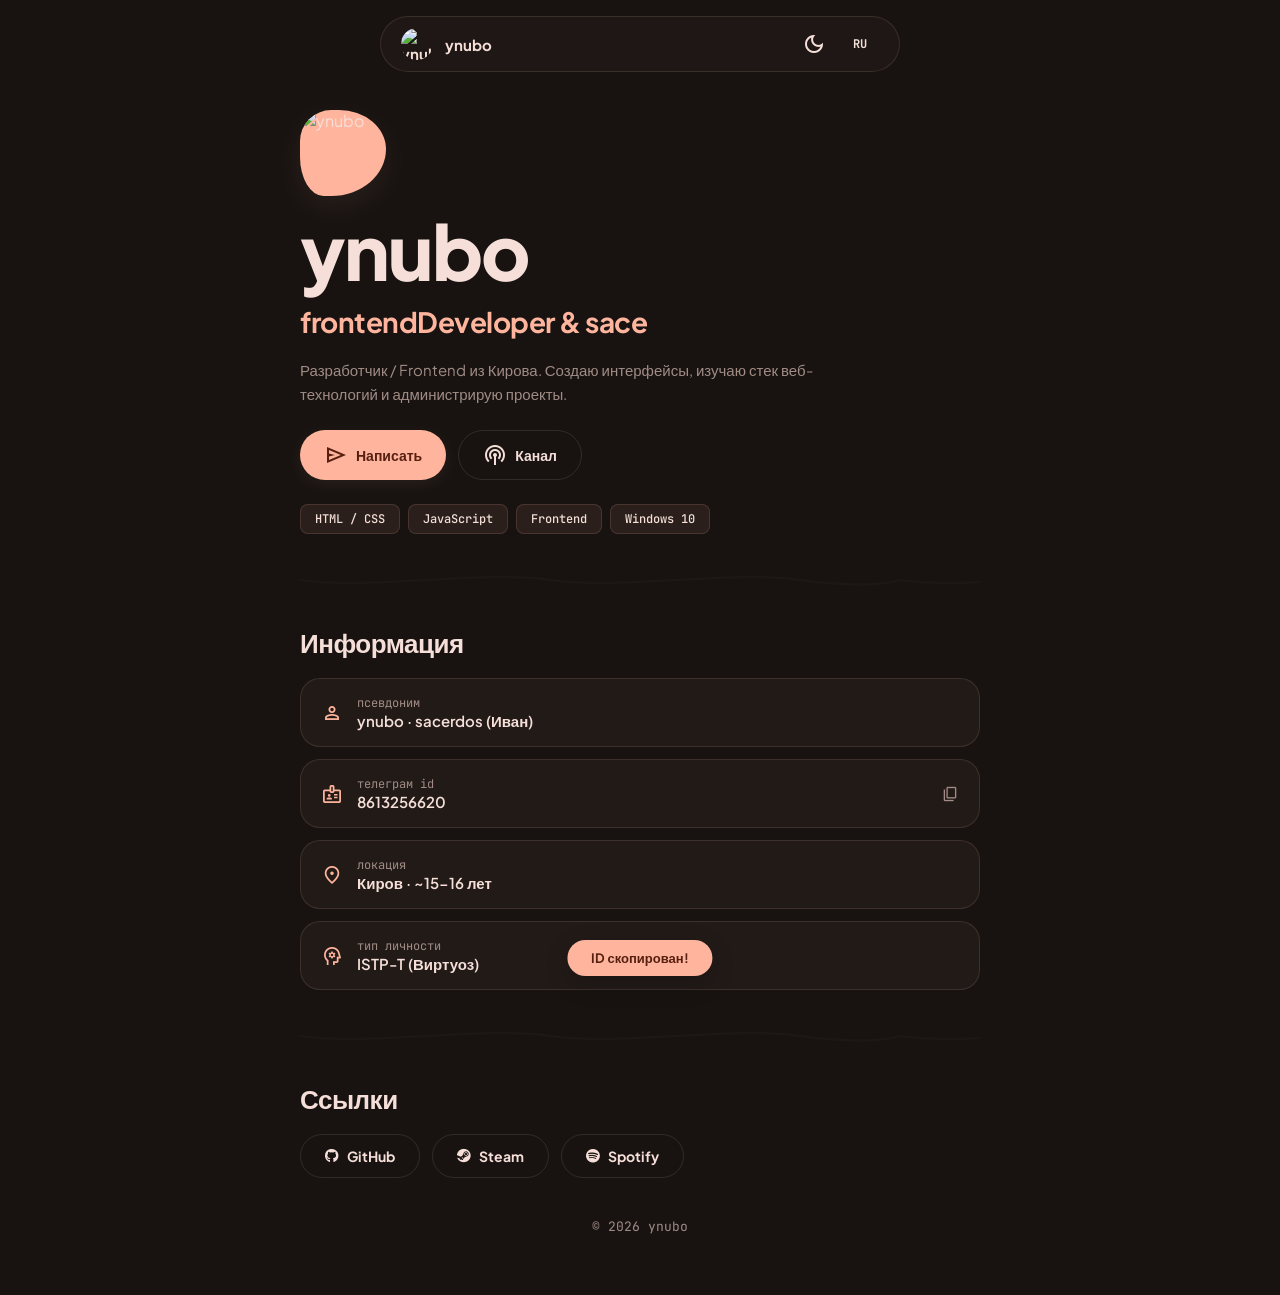
==== commit a122a572: "Update index.html" ====
--- a/index.html
+++ b/index.html
@@ -18,7 +18,7 @@
   <link rel="stylesheet" href="https://cdnjs.cloudflare.com/ajax/libs/font-awesome/6.5.2/css/all.min.css">
 
   <style>
-    /* Material Design 3 Expressive System (по образцу yzewe.ru) */
+    /* Material Design 3 Expressive System (Темная и Светлая темы) */
     :root {
       --bg: #181311;
       --surface: #221a17;
@@ -26,61 +26,36 @@
       --outline: rgba(255, 203, 178, 0.12);
       --primary: #ffb59d;
       --on-primary: #561f0f;
-      --primary-container: #3d2a23;
-      --on-primary-container: #ffdbd1;
       --text: #f5dfd8;
       --text-muted: #a08c85;
       --chip-bg: rgba(255, 181, 157, 0.08);
       --chip-border: rgba(255, 181, 157, 0.15);
-    }
-
-    [data-theme="purple"] {
-      --bg: #15111a;
-      --surface: #1e1824;
-      --surface-variant: #282030;
-      --outline: rgba(220, 184, 255, 0.12);
-      --primary: #dcb8ff;
-      --on-primary: #431278;
-      --primary-container: #332342;
-      --on-primary-container: #f0e0ff;
-      --text: #f1eafd;
-      --text-muted: #9c8eab;
-      --chip-bg: rgba(220, 184, 255, 0.08);
-      --chip-border: rgba(220, 184, 255, 0.15);
-    }
-
-    [data-theme="green"] {
-      --bg: #0e1511;
-      --surface: #141f18;
-      --surface-variant: #1c2b22;
-      --outline: rgba(162, 211, 178, 0.12);
-      --primary: #a2d3b2;
-      --on-primary: #0f3820;
-      --primary-container: #22382a;
-      --on-primary-container: #beeedd;
-      --text: #e7f5ed;
-      --text-muted: #8ba895;
-      --chip-bg: rgba(162, 211, 178, 0.08);
-      --chip-border: rgba(162, 211, 178, 0.15);
-    }
-
-    [data-theme="blue"] {
-      --bg: #10141d;
-      --surface: #161c28;
-      --surface-variant: #1e2636;
-      --outline: rgba(161, 201, 255, 0.12);
-      --primary: #a1c9ff;
-      --on-primary: #00315e;
-      --primary-container: #21354d;
-      --on-primary-container: #d2e4ff;
-      --text: #e8f0fe;
-      --text-muted: #8b9eba;
-      --chip-bg: rgba(161, 201, 255, 0.08);
-      --chip-border: rgba(161, 201, 255, 0.15);
+      --card-hover-shadow: rgba(255, 181, 157, 0.08);
+      --divider-opacity: 0.15;
+    }
+
+    [data-theme="light"] {
+      --bg: #fcf8f6;
+      --surface: #f4ebe6;
+      --surface-variant: #e8dcd5;
+      --outline: rgba(83, 67, 60, 0.15);
+      --primary: #9c432a;
+      --on-primary: #ffffff;
+      --text: #231916;
+      --text-muted: #705d56;
+      --chip-bg: rgba(156, 67, 42, 0.08);
+      --chip-border: rgba(156, 67, 42, 0.2);
+      --card-hover-shadow: rgba(156, 67, 42, 0.12);
+      --divider-opacity: 0.25;
     }
 
     * { box-sizing: border-box; margin: 0; padding: 0; }
-    
+
+    ::view-transition-old(root),
+    ::view-transition-new(root) {
+      animation-duration: 0.5s;
+    }
+
     body {
       min-height: 100vh;
       color: var(--text);
@@ -92,6 +67,7 @@
       align-items: center;
       transition: background 0.4s ease, color 0.4s ease;
       padding-bottom: 60px;
+      overflow-x: hidden;
     }
 
     a { color: inherit; text-decoration: none; }
@@ -104,57 +80,41 @@
       z-index: 100;
       display: flex;
       align-items: center;
+      justify-content: space-between;
       gap: 20px;
-      padding: 6px 16px;
-      background: rgba(34, 26, 23, 0.85);
+      padding: 8px 20px;
+      width: min(520px, calc(100% - 32px));
+      background: rgba(34, 26, 23, 0.75);
       border: 1px solid var(--outline);
       border-radius: 100px;
       backdrop-filter: blur(20px);
       -webkit-backdrop-filter: blur(20px);
-    }
-
-    [data-theme="purple"] .nav-bar { background: rgba(30, 24, 36, 0.85); }
-    [data-theme="green"] .nav-bar { background: rgba(20, 31, 24, 0.85); }
-    [data-theme="blue"] .nav-bar { background: rgba(22, 28, 40, 0.85); }
+      transition: all 0.3s cubic-bezier(0.34, 1.56, 0.64, 1);
+      animation: slideDown 0.8s cubic-bezier(0.16, 1, 0.3, 1);
+    }
+
+    [data-theme="light"] .nav-bar {
+      background: rgba(244, 235, 230, 0.85);
+    }
 
     .brand {
       display: flex;
       align-items: center;
-      gap: 10px;
+      gap: 12px;
       font-weight: 700;
       font-size: 15px;
     }
 
     .brand-avatar {
-      width: 28px;
-      height: 28px;
+      width: 32px;
+      height: 32px;
       border-radius: 50%;
       object-fit: cover;
-    }
-
-    .nav-items {
-      display: flex;
-      align-items: center;
-      gap: 4px;
-      background: var(--surface-variant);
-      padding: 4px;
-      border-radius: 100px;
-    }
-
-    .nav-btn {
-      width: 36px;
-      height: 36px;
-      border-radius: 50%;
-      display: flex;
-      align-items: center;
-      justify-content: center;
-      color: var(--text-muted);
-      transition: all 0.2s ease;
-    }
-
-    .nav-btn.active, .nav-btn:hover {
-      background: var(--primary);
-      color: var(--on-primary);
+      transition: transform 0.4s ease;
+    }
+
+    .brand:hover .brand-avatar {
+      transform: rotate(15deg) scale(1.1);
     }
 
     .nav-right {
@@ -164,24 +124,40 @@
     }
 
     .icon-btn {
-      width: 36px;
-      height: 36px;
+      width: 38px;
+      height: 38px;
       border-radius: 50%;
       display: flex;
       align-items: center;
       justify-content: center;
       color: var(--text);
-      transition: background 0.2s ease;
+      transition: all 0.3s ease;
+      position: relative;
+      overflow: hidden;
     }
 
     .icon-btn:hover {
       background: var(--outline);
+      transform: scale(1.08);
+    }
+
+    .icon-btn:active {
+      transform: scale(0.92);
+    }
+
+    .icon-btn .material-symbols-outlined {
+      transition: transform 0.5s cubic-bezier(0.34, 1.56, 0.64, 1);
+    }
+
+    .icon-btn:hover .material-symbols-outlined {
+      transform: rotate(30deg);
     }
 
     /* Main Container */
     .container {
-      width: min(720px, calc(100% - 32px));
-      margin-top: 120px;
+      width: min(680px, calc(100% - 32px));
+      margin-top: 110px;
+      animation: fadeIn 1s cubic-bezier(0.16, 1, 0.3, 1);
     }
 
     /* Hero Section */
@@ -193,15 +169,16 @@
     }
 
     .badge-blob {
-      width: 80px;
-      height: 80px;
+      width: 86px;
+      height: 86px;
       background: var(--primary);
       border-radius: 40% 60% 70% 30% / 40% 50% 60% 50%;
       display: flex;
       align-items: center;
       justify-content: center;
-      animation: morph 8s ease-in-out infinite;
+      animation: morph 8s ease-in-out infinite, float 4s ease-in-out infinite;
       overflow: hidden;
+      box-shadow: 0 10px 30px var(--card-hover-shadow);
     }
 
     .badge-blob img {
@@ -216,19 +193,26 @@
       67% { border-radius: 100% 60% 60% 100% / 100% 100% 60% 60%; }
     }
 
+    @keyframes float {
+      0%, 100% { transform: translateY(0px); }
+      50% { transform: translateY(-8px); }
+    }
+
     .hero-title {
-      font-size: clamp(48px, 8vw, 72px);
+      font-size: clamp(48px, 8vw, 76px);
       font-weight: 800;
       letter-spacing: -2px;
       line-height: 1;
       color: var(--text);
+      transition: color 0.4s ease;
     }
 
     .hero-subtitle {
       font-size: clamp(20px, 4vw, 28px);
       font-weight: 700;
-      color: var(--text);
+      color: var(--primary);
       letter-spacing: -0.5px;
+      min-height: 38px;
     }
 
     .hero-desc {
@@ -236,6 +220,7 @@
       line-height: 1.6;
       color: var(--text-muted);
       max-width: 580px;
+      transition: color 0.4s ease;
     }
 
     /* Action Buttons (MD3 Style) */
@@ -254,18 +239,27 @@
       border-radius: 100px;
       font-size: 14px;
       font-weight: 700;
-      transition: transform 0.2s ease, box-shadow 0.2s ease;
-    }
-
-    .btn-md3:active { transform: scale(0.97); }
+      transition: all 0.3s cubic-bezier(0.34, 1.56, 0.64, 1);
+      position: relative;
+      overflow: hidden;
+    }
+
+    .btn-md3:hover {
+      transform: translateY(-3px) scale(1.02);
+    }
+
+    .btn-md3:active {
+      transform: translateY(0) scale(0.96);
+    }
 
     .btn-filled {
       background: var(--primary);
       color: var(--on-primary);
+      box-shadow: 0 4px 15px var(--card-hover-shadow);
     }
 
     .btn-filled:hover {
-      box-shadow: 0 4px 20px rgba(255, 181, 157, 0.25);
+      box-shadow: 0 8px 25px var(--card-hover-shadow);
     }
 
     .btn-outlined {
@@ -296,23 +290,33 @@
       font-size: 12px;
       font-weight: 500;
       font-family: 'JetBrains Mono', monospace;
+      transition: all 0.3s ease;
+    }
+
+    .md-chip:hover {
+      transform: translateY(-2px);
+      background: var(--primary);
+      color: var(--on-primary);
+      border-color: var(--primary);
     }
 
     /* MD3 Wavy Divider */
     .wavy-divider {
       width: 100%;
       height: 20px;
-      margin: 40px 0;
+      margin: 36px 0;
       background-image: url("data:image/svg+xml,%3Csvg xmlns='http://www.w3.org/2000/svg' viewBox='0 0 1200 20' preserveAspectRatio='none'%3E%3Cpath d='M0,10 C150,20 350,0 500,10 C650,20 850,0 1000,10 C1150,20 1200,10 1200,10' fill='none' stroke='%23ffffff' stroke-opacity='0.15' stroke-width='2'/%3E%3C/svg%3E");
       background-size: 600px 20px;
+      transition: opacity 0.4s ease;
+      opacity: var(--divider-opacity);
     }
 
     /* Information Sections */
     .section-title {
-      font-size: 28px;
+      font-size: 26px;
       font-weight: 800;
       letter-spacing: -0.5px;
-      margin-bottom: 20px;
+      margin-bottom: 18px;
     }
 
     .info-grid {
@@ -328,11 +332,14 @@
       display: flex;
       align-items: center;
       justify-content: space-between;
-      transition: background 0.2s ease;
+      transition: all 0.3s cubic-bezier(0.2, 0, 0, 1);
     }
 
     .info-card:hover {
       background: var(--surface-variant);
+      transform: translateX(6px);
+      border-color: var(--chip-border);
+      box-shadow: 0 4px 20px var(--card-hover-shadow);
     }
 
     .info-left {
@@ -344,16 +351,22 @@
     .info-icon {
       color: var(--primary);
       font-size: 22px;
+      transition: transform 0.3s ease;
+    }
+
+    .info-card:hover .info-icon {
+      transform: scale(1.2) rotate(5deg);
     }
 
     .info-label {
-      font-size: 13px;
+      font-size: 12px;
       color: var(--text-muted);
       font-family: 'JetBrains Mono', monospace;
+      text-transform: lowercase;
     }
 
     .info-value {
-      font-size: 14px;
+      font-size: 15px;
       font-weight: 600;
       color: var(--text);
     }
@@ -361,61 +374,14 @@
     .copyable { cursor: pointer; }
     .copyable:hover .info-value { color: var(--primary); }
 
-    /* CLI / Terminal Overlay */
-    .cli-box {
-      margin-top: 20px;
-      background: #0d0a09;
-      border: 1px solid var(--outline);
-      border-radius: 16px;
-      padding: 16px;
-      font-family: 'JetBrains Mono', monospace;
-      font-size: 13px;
-      display: none;
-    }
-
-    .cli-box.active { display: block; }
-
-    .cli-output {
-      max-height: 200px;
-      overflow-y: auto;
-      margin-bottom: 10px;
-      display: flex;
-      flex-direction: column;
-      gap: 4px;
-      color: var(--text-muted);
-      white-space: pre-wrap;
-    }
-
-    .cli-output-line.cmd { color: var(--primary); }
-    .cli-output-line.system { color: #82c91e; }
-    .cli-output-line.error { color: #ff6b6b; }
-    .cli-output-line.neofetch { color: var(--text); font-size: 11px; }
-
-    .cli-input-wrapper {
-      display: flex;
-      align-items: center;
-      gap: 8px;
-    }
-
-    .cli-prompt { color: var(--primary); font-weight: bold; }
-    .cli-input {
-      flex: 1;
-      background: none;
-      border: none;
-      outline: none;
-      color: var(--text);
-      font-family: inherit;
-      font-size: inherit;
-    }
-
-    /* Footer & Widgets */
+    /* Footer */
     .footer {
       margin-top: 40px;
       display: flex;
-      justify-content: space-between;
+      justify-content: center;
       align-items: center;
       color: var(--text-muted);
-      font-size: 12px;
+      font-size: 13px;
       font-family: 'JetBrains Mono', monospace;
     }
 
@@ -426,35 +392,42 @@
       transform: translateX(-50%) translateY(100px);
       background: var(--primary);
       color: var(--on-primary);
-      padding: 10px 20px;
+      padding: 10px 24px;
       border-radius: 100px;
       font-weight: 700;
       font-size: 13px;
-      transition: transform 0.3s cubic-bezier(0.2, 0, 0, 1);
+      transition: transform 0.4s cubic-bezier(0.34, 1.56, 0.64, 1);
       z-index: 1000;
+      box-shadow: 0 8px 25px rgba(0,0,0,0.2);
     }
 
     .toast.show { transform: translateX(-50%) translateY(0); }
+
+    /* Animations */
+    @keyframes slideDown {
+      from { transform: translateY(-60px); opacity: 0; }
+      to { transform: translateY(0); opacity: 1; }
+    }
+
+    @keyframes fadeIn {
+      from { opacity: 0; transform: translateY(20px); }
+      to { opacity: 1; transform: translateY(0); }
+    }
   </style>
 </head>
 
 <body>
 
-  <!-- Top Floating MD3 Navigation Bar -->
+  <!-- Top Floating Navigation Bar -->
   <nav class="nav-bar">
     <div class="brand">
-      <img src="https://i.ibb.co/5gjqPwNk/photo-2026-08-26-13-14-52.jpg" class="brand-avatar" alt="ynubo" id="avatarTrigger">
+      <img src="https://i.ibb.co/5gjqPwNk/photo-2026-08-26-13-14-52.jpg" class="brand-avatar" alt="ynubo">
       <span>ynubo</span>
     </div>
 
-    <div class="nav-items">
-      <button class="nav-btn active" title="Bio"><span class="material-symbols-outlined">alternate_email</span></button>
-      <button class="nav-btn" id="terminalToggle" title="Терминал"><span class="material-symbols-outlined">terminal</span></button>
-    </div>
-
     <div class="nav-right">
-      <button class="icon-btn" id="themeToggle" title="Тема">
-        <span class="material-symbols-outlined">dark_mode</span>
+      <button class="icon-btn" id="themeToggle" title="Переключить тему">
+        <span class="material-symbols-outlined" id="themeIcon">dark_mode</span>
       </button>
       <button class="icon-btn" id="langToggle" style="font-family: 'JetBrains Mono'; font-weight: 700; font-size: 12px;">
         RU
@@ -506,16 +479,6 @@
             <div>
               <div class="info-label" data-i18n="alias_label">псевдоним</div>
               <div class="info-value">ynubo · sacerdos (Иван)</div>
-            </div>
-          </div>
-        </div>
-
-        <div class="info-card">
-          <div class="info-left">
-            <span class="material-symbols-outlined info-icon">schedule</span>
-            <div>
-              <div class="info-label" data-i18n="time_status_label">статус (киров)</div>
-              <div class="info-value" id="kirovStatusVal">Определение...</div>
             </div>
           </div>
         </div>
@@ -552,15 +515,6 @@
         </div>
       </div>
     </section>
-
-    <!-- Terminal Overlay -->
-    <div class="cli-box" id="cliBox">
-      <div class="cli-output" id="cliOutput"></div>
-      <div class="cli-input-wrapper">
-        <span class="cli-prompt">ynubo@md3:~ $</span>
-        <input type="text" class="cli-input" id="cliInput" placeholder="введите команду (help, neofetch)..." spellcheck="false" autocomplete="off">
-      </div>
-    </div>
 
     <div class="wavy-divider"></div>
 
@@ -583,7 +537,6 @@
 
     <footer class="footer">
       <span>© 2026 ynubo</span>
-      <span>Просмотров: <strong id="visitorCount">1</strong></span>
     </footer>
   </div>
 
@@ -593,13 +546,13 @@
     // --- Translations ---
     const translations = {
       ru: {
-        alias_label: "псевдоним", time_status_label: "статус (киров)", telegram_id: "телеграм id",
+        alias_label: "псевдоним", telegram_id: "телеграм id",
         location_label: "локация", location_val: "Киров · ~15-16 лет", type_label: "тип личности",
         btn_channel: "Канал", btn_telegram: "Написать", toast_copy: "ID скопирован в буфер обмена!",
         phrases: ["frontendDeveloper & sacerdos", "создаю вещи в тишине", "ТГК: @d031r"], virtuoso: "ISTP-T (Виртуоз)"
       },
       en: {
-        alias_label: "alias", time_status_label: "status (kirov)", telegram_id: "telegram id",
+        alias_label: "alias", telegram_id: "telegram id",
         location_label: "location", location_val: "Kirov · ~15-16 y.o.", type_label: "personality type",
         btn_channel: "Channel", btn_telegram: "Contact", toast_copy: "ID copied to clipboard!",
         phrases: ["frontendDeveloper & sacerdos", "building things quietly", "TGK: @d031r"], virtuoso: "ISTP-T (Virtuoso)"
@@ -619,26 +572,9 @@
         }
       });
       phraseIdx = 0; pos = 0; deleting = false;
-      updateKirovStatus();
     }
 
     document.getElementById("langToggle").addEventListener("click", () => setLanguage(currentLang === "ru" ? "en" : "ru"));
-
-    // --- Time Status Kirov ---
-    function updateKirovStatus() {
-      const now = new Date();
-      const kirovTimeStr = now.toLocaleTimeString("ru-RU", { timeZone: "Europe/Moscow", hour: '2-digit', minute: '2-digit' });
-      const [h] = kirovTimeStr.split(':').map(Number);
-      const statusEl = document.getElementById("kirovStatusVal");
-      
-      if (h >= 23 || h < 8) {
-        statusEl.textContent = currentLang === "ru" ? `🌙 сплю (${kirovTimeStr})` : `🌙 sleeping (${kirovTimeStr})`;
-      } else {
-        statusEl.textContent = currentLang === "ru" ? `💻 в сети (${kirovTimeStr})` : `💻 online (${kirovTimeStr})`;
-      }
-    }
-    setInterval(updateKirovStatus, 10000);
-    updateKirovStatus();
 
     // --- Typing Effect ---
     const typing = document.getElementById("typing");
@@ -650,29 +586,38 @@
       typing.textContent = deleting ? text.slice(0, pos--) : text.slice(0, pos++);
       let delay = deleting ? 30 : 70;
 
-      if (!deleting && pos > text.length) { deleting = true; delay = 1200; }
+      if (!deleting && pos > text.length) { deleting = true; delay = 1400; }
       else if (deleting && pos < 0) { deleting = false; phraseIdx = (phraseIdx + 1) % phrases.length; pos = 0; delay = 300; }
       setTimeout(typeLoop, delay);
     }
     typeLoop();
 
-    // --- Themes ---
-    const themes = ["dark", "purple", "green", "blue"];
+    // --- Smooth Theme Toggle (Dark / Light) ---
+    const themeToggleBtn = document.getElementById("themeToggle");
+    const themeIcon = document.getElementById("themeIcon");
     let currentTheme = localStorage.getItem("theme") || "dark";
 
     function applyTheme(theme) {
       currentTheme = theme;
-      if (theme === "dark") {
+      if (theme === "light") {
+        document.documentElement.setAttribute("data-theme", "light");
+        themeIcon.textContent = "light_mode";
+      } else {
         document.documentElement.removeAttribute("data-theme");
-      } else {
-        document.documentElement.setAttribute("data-theme", theme);
+        themeIcon.textContent = "dark_mode";
       }
       localStorage.setItem("theme", theme);
     }
 
-    document.getElementById("themeToggle").addEventListener("click", () => {
-      const nextIdx = (themes.indexOf(currentTheme) + 1) % themes.length;
-      applyTheme(themes[nextIdx]);
+    themeToggleBtn.addEventListener("click", () => {
+      const newTheme = currentTheme === "dark" ? "light" : "dark";
+
+      // Анимация переключения через View Transitions API (если поддерживается)
+      if (document.startViewTransition) {
+        document.startViewTransition(() => applyTheme(newTheme));
+      } else {
+        applyTheme(newTheme);
+      }
     });
 
     // --- Copy ID ---
@@ -686,58 +631,6 @@
       });
     });
 
-    // --- Visitor Count ---
-    let visits = parseInt(localStorage.getItem('site_views') || '120');
-    if (!sessionStorage.getItem('already_visited')) {
-      visits += 1;
-      localStorage.setItem('site_views', visits);
-      sessionStorage.setItem('already_visited', 'true');
-    }
-    document.getElementById("visitorCount").textContent = visits;
-
-    // --- CLI Console Engine ---
-    const cliBox = document.getElementById('cliBox');
-    const cliInput = document.getElementById('cliInput');
-    const cliOutput = document.getElementById('cliOutput');
-    const terminalToggle = document.getElementById('terminalToggle');
-
-    terminalToggle.addEventListener('click', () => {
-      cliBox.classList.toggle('active');
-      if (cliBox.classList.contains('active')) {
-        cliInput.focus();
-        printCli('[System] Terminal initialized.', 'system');
-      }
-    });
-
-    function printCli(text, type = '') {
-      const line = document.createElement('div');
-      line.className = `cli-output-line ${type}`;
-      line.textContent = text;
-      cliOutput.appendChild(line);
-      cliOutput.scrollTop = cliOutput.scrollHeight;
-    }
-
-    cliInput.addEventListener('keydown', (e) => {
-      if (e.key === 'Enter') {
-        const val = cliInput.value.trim();
-        if (!val) return;
-        printCli(`ynubo@md3:~ $ ${val}`, 'cmd');
-
-        if (val === 'help') {
-          printCli('Available commands: help, clear, neofetch, whoami');
-        } else if (val === 'clear') {
-          cliOutput.innerHTML = '';
-        } else if (val === 'neofetch' || val === 'bio') {
-          printCli('ynubo // sacerdos (Иван) — Frontend Developer\nLocation: Kirov\nTelegram: @ynubo', 'neofetch');
-        } else if (val === 'whoami') {
-          printCli('sacerdos (Иван)');
-        } else {
-          printCli(`Command not found: ${val}`, 'error');
-        }
-        cliInput.value = '';
-      }
-    });
-
     // Init
     applyTheme(currentTheme);
     setLanguage(currentLang);
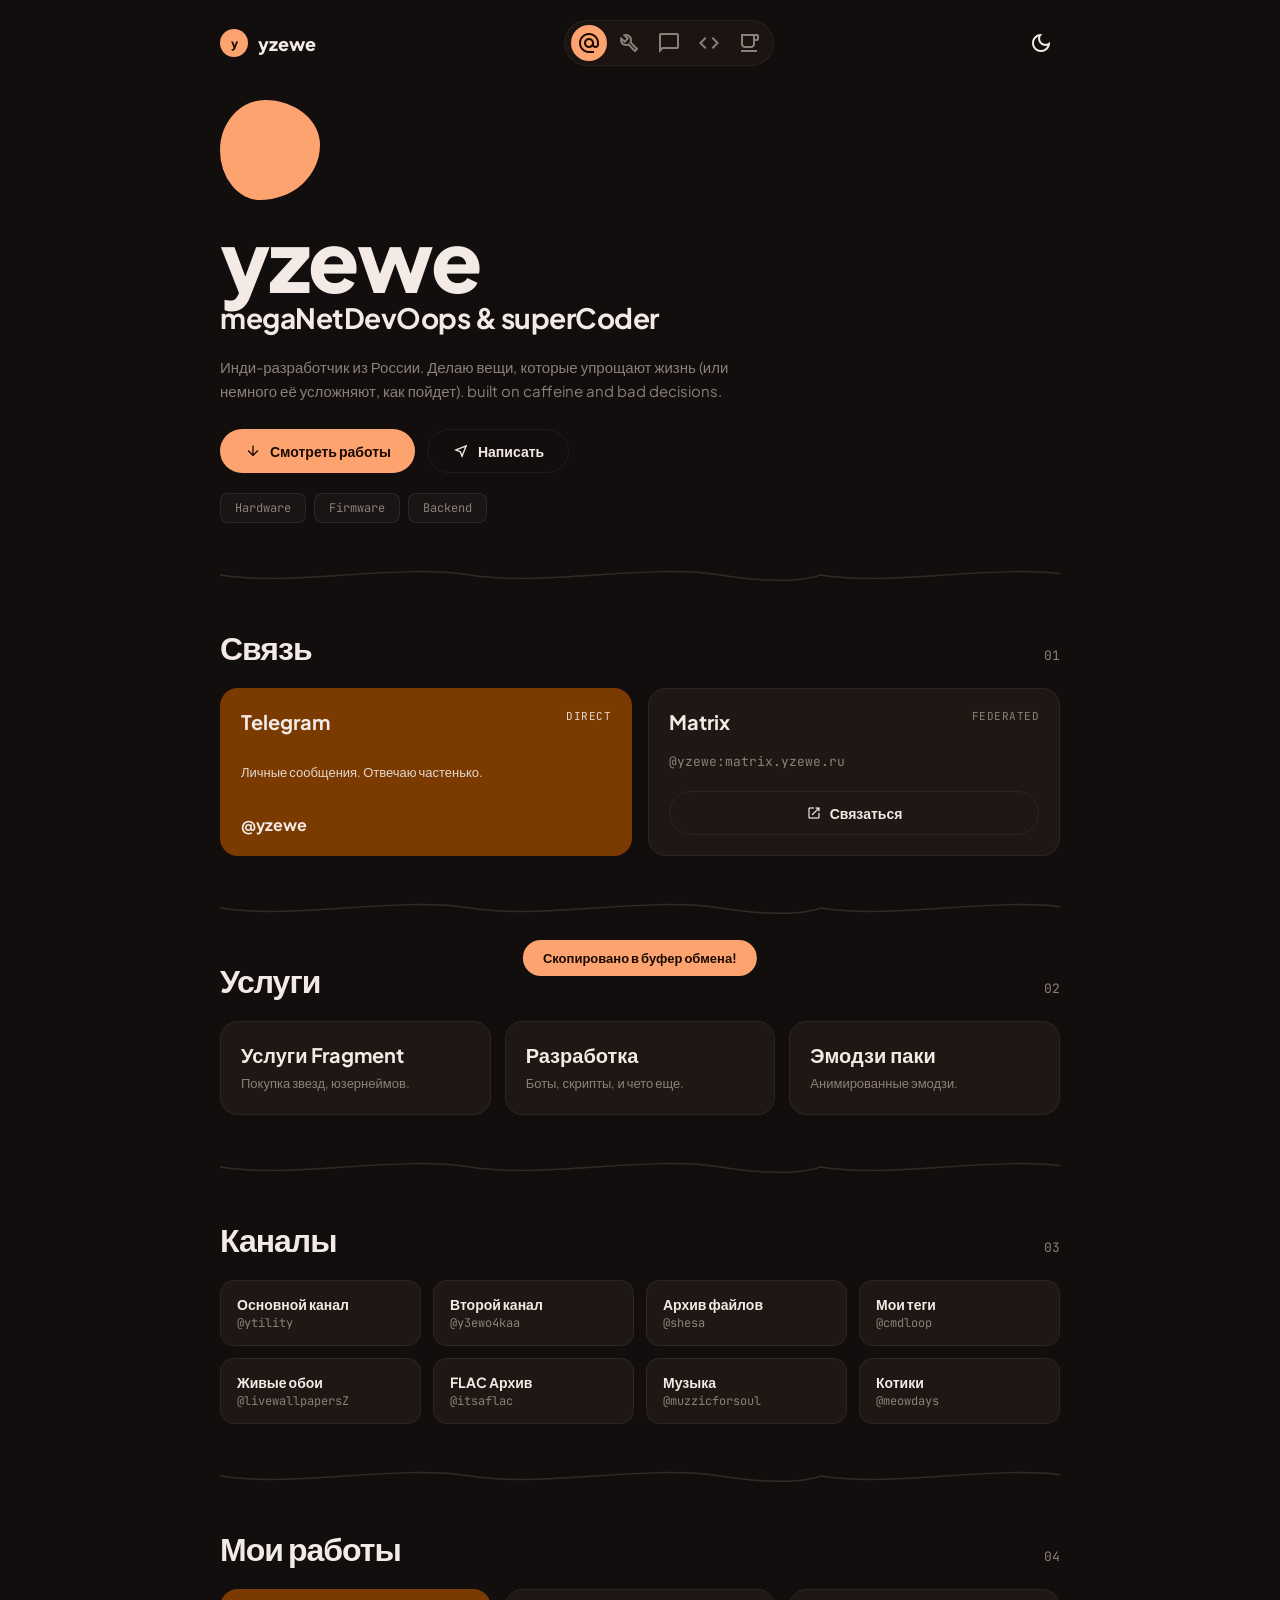
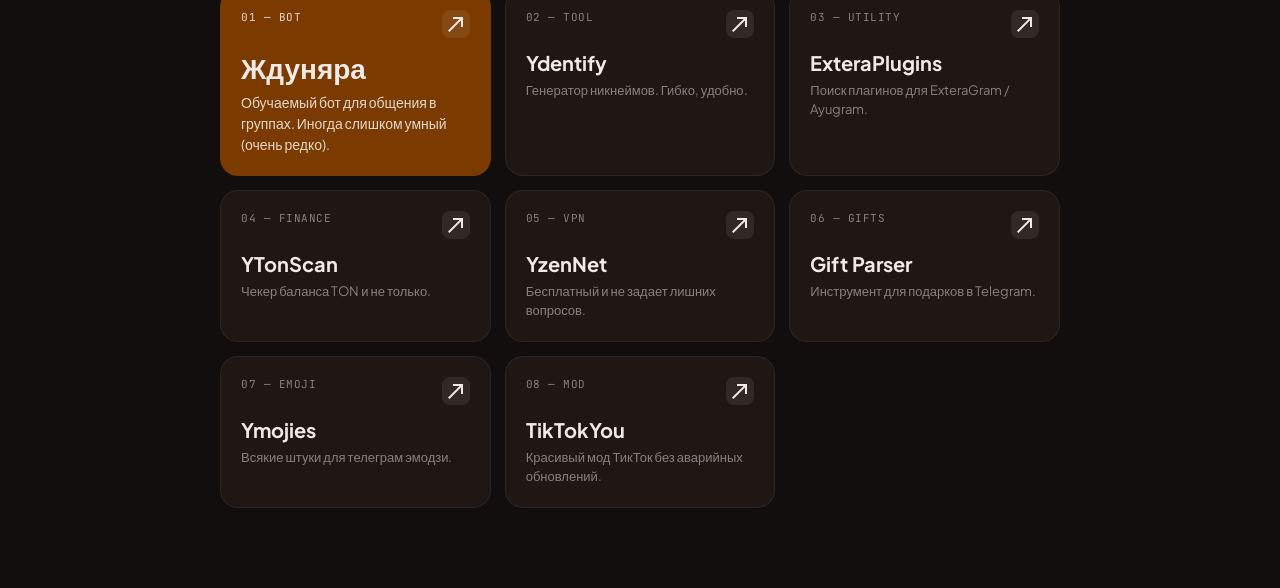
==== commit 14a202e7: "Update index.html" ====
--- a/index.html
+++ b/index.html
@@ -3,57 +3,51 @@
 <head>
   <meta charset="UTF-8">
   <meta name="viewport" content="width=device-width, initial-scale=1.0">
-  <meta name="theme-color" content="#181311">
-  <meta name="description" content="ynubo // sacerdos — developer / Frontend">
-  <meta property="og:title" content="ynubo // bio">
-  <meta property="og:description" content="developer / Frontend">
-  <meta property="og:image" content="https://i.ibb.co/5gjqPwNk/photo-2026-08-26-13-14-52.jpg">
-  <title>ynubo // bio</title>
-
-  <link rel="icon" href="https://i.ibb.co/5gjqPwNk/photo-2026-08-26-13-14-52.jpg">
+  <title>yzewe // portfolio</title>
+  
   <link rel="preconnect" href="https://fonts.googleapis.com">
   <link rel="preconnect" href="https://fonts.gstatic.com" crossorigin>
-  <link href="https://fonts.googleapis.com/css2?family=Plus+Jakarta+Sans:wght@400;500;700;800&family=JetBrains+Mono:wght@400;500&display=swap" rel="stylesheet">
+  <link href="https://fonts.googleapis.com/css2?family=Plus+Jakarta+Sans:wght@400;500;700;800&family=JetBrains+Mono:wght@400;500;700&display=swap" rel="stylesheet">
   <link rel="stylesheet" href="https://fonts.googleapis.com/css2?family=Material+Symbols+Outlined:opsz,wght,FILL,GRAD@24,400,0,0" />
-  <link rel="stylesheet" href="https://cdnjs.cloudflare.com/ajax/libs/font-awesome/6.5.2/css/all.min.css">
 
   <style>
-    /* Material Design 3 Expressive System (Темная и Светлая темы) */
     :root {
-      --bg: #181311;
-      --surface: #221a17;
-      --surface-variant: #2d221e;
-      --outline: rgba(255, 203, 178, 0.12);
-      --primary: #ffb59d;
-      --on-primary: #561f0f;
-      --text: #f5dfd8;
-      --text-muted: #a08c85;
-      --chip-bg: rgba(255, 181, 157, 0.08);
-      --chip-border: rgba(255, 181, 157, 0.15);
-      --card-hover-shadow: rgba(255, 181, 157, 0.08);
-      --divider-opacity: 0.15;
+      --bg: #120e0d;
+      --surface: #1a1412;
+      --surface-card: #1f1714;
+      --card-highlight: #7a3a00;
+      --outline: rgba(255, 255, 255, 0.06);
+      --primary: #fca370;
+      --primary-dark: #b84c00;
+      --on-primary: #1c0a00;
+      --text: #f3eae6;
+      --text-muted: #8c7f79;
+      --chip-bg: rgba(255, 255, 255, 0.03);
+      --chip-border: rgba(255, 255, 255, 0.08);
+      --shadow: rgba(0, 0, 0, 0.4);
     }
 
     [data-theme="light"] {
-      --bg: #fcf8f6;
-      --surface: #f4ebe6;
-      --surface-variant: #e8dcd5;
-      --outline: rgba(83, 67, 60, 0.15);
-      --primary: #9c432a;
+      --bg: #f9f6f3;
+      --surface: #eee8e3;
+      --surface-card: #e3dad3;
+      --card-highlight: #e07a38;
+      --outline: rgba(0, 0, 0, 0.08);
+      --primary: #d65a12;
+      --primary-dark: #a33e00;
       --on-primary: #ffffff;
-      --text: #231916;
-      --text-muted: #705d56;
-      --chip-bg: rgba(156, 67, 42, 0.08);
-      --chip-border: rgba(156, 67, 42, 0.2);
-      --card-hover-shadow: rgba(156, 67, 42, 0.12);
-      --divider-opacity: 0.25;
+      --text: #1d1715;
+      --text-muted: #6b5e58;
+      --chip-bg: rgba(0, 0, 0, 0.04);
+      --chip-border: rgba(0, 0, 0, 0.1);
+      --shadow: rgba(0, 0, 0, 0.1);
     }
 
     * { box-sizing: border-box; margin: 0; padding: 0; }
 
     ::view-transition-old(root),
     ::view-transition-new(root) {
-      animation-duration: 0.5s;
+      animation-duration: 0.4s;
     }
 
     body {
@@ -65,99 +59,100 @@
       display: flex;
       flex-direction: column;
       align-items: center;
-      transition: background 0.4s ease, color 0.4s ease;
-      padding-bottom: 60px;
+      transition: background 0.3s ease, color 0.3s ease;
+      padding-bottom: 80px;
       overflow-x: hidden;
     }
 
     a { color: inherit; text-decoration: none; }
-    button { font: inherit; border: none; background: none; cursor: pointer; }
-
-    /* Top Floating Navigation Bar */
-    .nav-bar {
+    button { font: inherit; border: none; background: none; cursor: pointer; color: inherit; }
+
+    /* Header Navigation */
+    .header {
       position: fixed;
-      top: 16px;
+      top: 20px;
       z-index: 100;
       display: flex;
       align-items: center;
       justify-content: space-between;
-      gap: 20px;
-      padding: 8px 20px;
-      width: min(520px, calc(100% - 32px));
-      background: rgba(34, 26, 23, 0.75);
+      width: min(840px, calc(100% - 32px));
+    }
+
+    .brand-logo {
+      display: flex;
+      align-items: center;
+      gap: 10px;
+      font-weight: 800;
+      font-size: 18px;
+    }
+
+    .brand-icon {
+      width: 28px;
+      height: 28px;
+      background: var(--primary);
+      color: var(--on-primary);
+      border-radius: 50%;
+      display: flex;
+      align-items: center;
+      justify-content: center;
+      font-size: 12px;
+      font-weight: 900;
+    }
+
+    .nav-pill {
+      display: flex;
+      align-items: center;
+      gap: 4px;
+      padding: 4px 6px;
+      background: rgba(30, 22, 19, 0.85);
       border: 1px solid var(--outline);
       border-radius: 100px;
-      backdrop-filter: blur(20px);
-      -webkit-backdrop-filter: blur(20px);
-      transition: all 0.3s cubic-bezier(0.34, 1.56, 0.64, 1);
-      animation: slideDown 0.8s cubic-bezier(0.16, 1, 0.3, 1);
-    }
-
-    [data-theme="light"] .nav-bar {
-      background: rgba(244, 235, 230, 0.85);
-    }
-
-    .brand {
-      display: flex;
-      align-items: center;
-      gap: 12px;
-      font-weight: 700;
-      font-size: 15px;
-    }
-
-    .brand-avatar {
-      width: 32px;
-      height: 32px;
+      backdrop-filter: blur(16px);
+      -webkit-backdrop-filter: blur(16px);
+    }
+
+    [data-theme="light"] .nav-pill {
+      background: rgba(230, 222, 215, 0.85);
+    }
+
+    .nav-item {
+      width: 36px;
+      height: 36px;
       border-radius: 50%;
-      object-fit: cover;
-      transition: transform 0.4s ease;
-    }
-
-    .brand:hover .brand-avatar {
-      transform: rotate(15deg) scale(1.1);
-    }
-
-    .nav-right {
-      display: flex;
-      align-items: center;
-      gap: 8px;
-    }
-
-    .icon-btn {
+      display: flex;
+      align-items: center;
+      justify-content: center;
+      transition: all 0.2s ease;
+      color: var(--text-muted);
+    }
+
+    .nav-item.active, .nav-item:hover {
+      color: var(--text);
+      background: var(--chip-bg);
+    }
+
+    .nav-item.active {
+      background: var(--primary);
+      color: var(--on-primary);
+    }
+
+    .theme-toggle {
       width: 38px;
       height: 38px;
       border-radius: 50%;
       display: flex;
       align-items: center;
       justify-content: center;
-      color: var(--text);
-      transition: all 0.3s ease;
-      position: relative;
-      overflow: hidden;
-    }
-
-    .icon-btn:hover {
-      background: var(--outline);
-      transform: scale(1.08);
-    }
-
-    .icon-btn:active {
-      transform: scale(0.92);
-    }
-
-    .icon-btn .material-symbols-outlined {
-      transition: transform 0.5s cubic-bezier(0.34, 1.56, 0.64, 1);
-    }
-
-    .icon-btn:hover .material-symbols-outlined {
-      transform: rotate(30deg);
-    }
-
-    /* Main Container */
+      transition: transform 0.3s ease;
+    }
+
+    .theme-toggle:hover { transform: rotate(15deg) scale(1.1); }
+
+    /* Layout Container */
     .container {
-      width: min(680px, calc(100% - 32px));
-      margin-top: 110px;
-      animation: fadeIn 1s cubic-bezier(0.16, 1, 0.3, 1);
+      width: min(840px, calc(100% - 32px));
+      margin-top: 100px;
+      animation: fadeIn 0.8s ease-out;
     }
 
     /* Hero Section */
@@ -165,73 +160,50 @@
       display: flex;
       flex-direction: column;
       align-items: flex-start;
-      gap: 16px;
-    }
-
-    .badge-blob {
-      width: 86px;
-      height: 86px;
+      gap: 20px;
+      margin-bottom: 30px;
+    }
+
+    .hero-avatar {
+      width: 100px;
+      height: 100px;
       background: var(--primary);
-      border-radius: 40% 60% 70% 30% / 40% 50% 60% 50%;
-      display: flex;
-      align-items: center;
-      justify-content: center;
-      animation: morph 8s ease-in-out infinite, float 4s ease-in-out infinite;
-      overflow: hidden;
-      box-shadow: 0 10px 30px var(--card-hover-shadow);
-    }
-
-    .badge-blob img {
-      width: 100%;
-      height: 100%;
-      object-fit: cover;
+      border-radius: 45% 55% 60% 40% / 50% 45% 55% 50%;
+      animation: morph 7s ease-in-out infinite alternate;
     }
 
     @keyframes morph {
-      0%, 100% { border-radius: 40% 60% 70% 30% / 40% 50% 60% 50%; }
-      34% { border-radius: 70% 30% 50% 50% / 30% 30% 70% 70%; }
-      67% { border-radius: 100% 60% 60% 100% / 100% 100% 60% 60%; }
-    }
-
-    @keyframes float {
-      0%, 100% { transform: translateY(0px); }
-      50% { transform: translateY(-8px); }
+      0% { border-radius: 45% 55% 60% 40% / 50% 45% 55% 50%; }
+      100% { border-radius: 60% 40% 45% 55% / 40% 55% 45% 60%; }
     }
 
     .hero-title {
-      font-size: clamp(48px, 8vw, 76px);
+      font-size: clamp(52px, 8vw, 84px);
       font-weight: 800;
       letter-spacing: -2px;
-      line-height: 1;
-      color: var(--text);
-      transition: color 0.4s ease;
+      line-height: 0.95;
     }
 
     .hero-subtitle {
-      font-size: clamp(20px, 4vw, 28px);
+      font-size: clamp(20px, 3.5vw, 28px);
       font-weight: 700;
-      color: var(--primary);
       letter-spacing: -0.5px;
-      min-height: 38px;
     }
 
     .hero-desc {
       font-size: 15px;
       line-height: 1.6;
       color: var(--text-muted);
-      max-width: 580px;
-      transition: color 0.4s ease;
-    }
-
-    /* Action Buttons (MD3 Style) */
-    .cta-group {
-      display: flex;
-      flex-wrap: wrap;
+      max-width: 540px;
+    }
+
+    .hero-actions {
+      display: flex;
       gap: 12px;
-      margin-top: 8px;
-    }
-
-    .btn-md3 {
+      margin-top: 6px;
+    }
+
+    .btn {
       display: inline-flex;
       align-items: center;
       gap: 8px;
@@ -239,152 +211,186 @@
       border-radius: 100px;
       font-size: 14px;
       font-weight: 700;
-      transition: all 0.3s cubic-bezier(0.34, 1.56, 0.64, 1);
-      position: relative;
-      overflow: hidden;
-    }
-
-    .btn-md3:hover {
-      transform: translateY(-3px) scale(1.02);
-    }
-
-    .btn-md3:active {
-      transform: translateY(0) scale(0.96);
-    }
-
-    .btn-filled {
+      transition: all 0.25s cubic-bezier(0.34, 1.56, 0.64, 1);
+    }
+
+    .btn:hover { transform: translateY(-2px); }
+    .btn:active { transform: translateY(0); }
+
+    .btn-primary {
       background: var(--primary);
       color: var(--on-primary);
-      box-shadow: 0 4px 15px var(--card-hover-shadow);
-    }
-
-    .btn-filled:hover {
-      box-shadow: 0 8px 25px var(--card-hover-shadow);
-    }
-
-    .btn-outlined {
+    }
+
+    .btn-secondary {
+      border: 1px solid var(--outline);
       background: transparent;
-      border: 1px solid var(--outline);
-      color: var(--text);
-    }
-
-    .btn-outlined:hover {
+    }
+
+    .btn-secondary:hover {
       background: var(--chip-bg);
       border-color: var(--primary);
     }
 
-    /* Tags / Chips */
-    .chips-group {
-      display: flex;
+    .tags {
+      display: flex;
+      gap: 8px;
       flex-wrap: wrap;
-      gap: 8px;
-      margin-top: 8px;
-    }
-
-    .md-chip {
+    }
+
+    .tag {
       padding: 6px 14px;
       border-radius: 8px;
+      border: 1px solid var(--chip-border);
       background: var(--chip-bg);
-      border: 1px solid var(--chip-border);
-      color: var(--text);
-      font-size: 12px;
-      font-weight: 500;
       font-family: 'JetBrains Mono', monospace;
-      transition: all 0.3s ease;
-    }
-
-    .md-chip:hover {
-      transform: translateY(-2px);
-      background: var(--primary);
-      color: var(--on-primary);
-      border-color: var(--primary);
-    }
-
-    /* MD3 Wavy Divider */
-    .wavy-divider {
-      width: 100%;
-      height: 20px;
-      margin: 36px 0;
-      background-image: url("data:image/svg+xml,%3Csvg xmlns='http://www.w3.org/2000/svg' viewBox='0 0 1200 20' preserveAspectRatio='none'%3E%3Cpath d='M0,10 C150,20 350,0 500,10 C650,20 850,0 1000,10 C1150,20 1200,10 1200,10' fill='none' stroke='%23ffffff' stroke-opacity='0.15' stroke-width='2'/%3E%3C/svg%3E");
-      background-size: 600px 20px;
-      transition: opacity 0.4s ease;
-      opacity: var(--divider-opacity);
-    }
-
-    /* Information Sections */
-    .section-title {
-      font-size: 26px;
-      font-weight: 800;
-      letter-spacing: -0.5px;
-      margin-bottom: 18px;
-    }
-
-    .info-grid {
-      display: grid;
-      gap: 12px;
-    }
-
-    .info-card {
-      background: var(--surface);
-      border: 1px solid var(--outline);
-      border-radius: 20px;
-      padding: 16px 20px;
-      display: flex;
-      align-items: center;
-      justify-content: space-between;
-      transition: all 0.3s cubic-bezier(0.2, 0, 0, 1);
-    }
-
-    .info-card:hover {
-      background: var(--surface-variant);
-      transform: translateX(6px);
-      border-color: var(--chip-border);
-      box-shadow: 0 4px 20px var(--card-hover-shadow);
-    }
-
-    .info-left {
-      display: flex;
-      align-items: center;
-      gap: 14px;
-    }
-
-    .info-icon {
-      color: var(--primary);
-      font-size: 22px;
-      transition: transform 0.3s ease;
-    }
-
-    .info-card:hover .info-icon {
-      transform: scale(1.2) rotate(5deg);
-    }
-
-    .info-label {
       font-size: 12px;
       color: var(--text-muted);
+    }
+
+    /* Wave Divider */
+    .wave-divider {
+      width: 100%;
+      height: 24px;
+      margin: 40px 0;
+      background-image: url("data:image/svg+xml,%3Csvg xmlns='http://www.w3.org/2000/svg' viewBox='0 0 1200 24' preserveAspectRatio='none'%3E%3Cpath d='M0,12 C150,24 350,0 500,12 C650,24 850,0 1000,12 C1150,24 1200,12 1200,12' fill='none' stroke='%238c7f79' stroke-opacity='0.25' stroke-width='1.5'/%3E%3C/svg%3E");
+      background-size: 600px 24px;
+    }
+
+    /* Section Headers */
+    .section-header {
+      display: flex;
+      justify-content: space-between;
+      align-items: baseline;
+      margin-bottom: 20px;
+    }
+
+    .section-title {
+      font-size: 32px;
+      font-weight: 800;
+      letter-spacing: -1px;
+    }
+
+    .section-num {
       font-family: 'JetBrains Mono', monospace;
-      text-transform: lowercase;
-    }
-
-    .info-value {
-      font-size: 15px;
-      font-weight: 600;
-      color: var(--text);
-    }
-
-    .copyable { cursor: pointer; }
-    .copyable:hover .info-value { color: var(--primary); }
-
-    /* Footer */
-    .footer {
-      margin-top: 40px;
-      display: flex;
+      font-size: 13px;
+      color: var(--text-muted);
+    }
+
+    /* Grid Layouts */
+    .grid-2 {
+      display: grid;
+      grid-template-columns: repeat(auto-fit, minmax(280px, 1fr));
+      gap: 16px;
+    }
+
+    .grid-3 {
+      display: grid;
+      grid-template-columns: repeat(auto-fit, minmax(240px, 1fr));
+      gap: 14px;
+    }
+
+    .grid-4 {
+      display: grid;
+      grid-template-columns: repeat(auto-fit, minmax(180px, 1fr));
+      gap: 12px;
+    }
+
+    /* Cards */
+    .card {
+      background: var(--surface-card);
+      border: 1px solid var(--outline);
+      border-radius: 18px;
+      padding: 20px;
+      transition: all 0.25s ease;
+      position: relative;
+      display: flex;
+      flex-direction: column;
+      justify-content: space-between;
+    }
+
+    .card:hover {
+      transform: translateY(-3px);
+      border-color: rgba(252, 163, 112, 0.3);
+      box-shadow: 0 8px 24px var(--shadow);
+    }
+
+    .card.highlight {
+      background: var(--card-highlight);
+      border-color: transparent;
+    }
+
+    .card.highlight .card-desc,
+    .card.highlight .card-badge {
+      color: rgba(255, 255, 255, 0.8);
+    }
+
+    .card-top {
+      display: flex;
+      justify-content: space-between;
+      align-items: flex-start;
+      margin-bottom: 12px;
+    }
+
+    .card-badge {
+      font-family: 'JetBrains Mono', monospace;
+      font-size: 11px;
+      text-transform: uppercase;
+      letter-spacing: 0.5px;
+      color: var(--text-muted);
+    }
+
+    .card-title {
+      font-size: 20px;
+      font-weight: 700;
+      margin-bottom: 6px;
+    }
+
+    .card-desc {
+      font-size: 13px;
+      line-height: 1.5;
+      color: var(--text-muted);
+    }
+
+    .card-link-icon {
+      width: 28px;
+      height: 28px;
+      border-radius: 8px;
+      background: rgba(255, 255, 255, 0.08);
+      display: flex;
+      align-items: center;
       justify-content: center;
-      align-items: center;
+      font-size: 16px;
+    }
+
+    /* Compact Link Cards */
+    .link-card {
+      background: var(--surface-card);
+      border: 1px solid var(--outline);
+      border-radius: 14px;
+      padding: 14px 16px;
+      transition: all 0.2s ease;
+    }
+
+    .link-card:hover {
+      background: var(--surface);
+      transform: translateX(4px);
+      border-color: var(--primary);
+    }
+
+    .link-card .name {
+      font-size: 14px;
+      font-weight: 700;
+      margin-bottom: 2px;
+    }
+
+    .link-card .sub {
+      font-size: 12px;
+      font-family: 'JetBrains Mono', monospace;
       color: var(--text-muted);
-      font-size: 13px;
-      font-family: 'JetBrains Mono', monospace;
-    }
-
+    }
+
+    /* Toast Notification */
     .toast {
       position: fixed;
       bottom: 24px;
@@ -392,248 +398,314 @@
       transform: translateX(-50%) translateY(100px);
       background: var(--primary);
       color: var(--on-primary);
-      padding: 10px 24px;
+      padding: 10px 20px;
       border-radius: 100px;
+      font-size: 13px;
       font-weight: 700;
-      font-size: 13px;
-      transition: transform 0.4s cubic-bezier(0.34, 1.56, 0.64, 1);
+      transition: transform 0.3s cubic-bezier(0.34, 1.56, 0.64, 1);
       z-index: 1000;
-      box-shadow: 0 8px 25px rgba(0,0,0,0.2);
     }
 
     .toast.show { transform: translateX(-50%) translateY(0); }
 
-    /* Animations */
-    @keyframes slideDown {
-      from { transform: translateY(-60px); opacity: 0; }
-      to { transform: translateY(0); opacity: 1; }
-    }
-
     @keyframes fadeIn {
-      from { opacity: 0; transform: translateY(20px); }
+      from { opacity: 0; transform: translateY(15px); }
       to { opacity: 1; transform: translateY(0); }
     }
   </style>
 </head>
-
 <body>
 
-  <!-- Top Floating Navigation Bar -->
-  <nav class="nav-bar">
-    <div class="brand">
-      <img src="https://i.ibb.co/5gjqPwNk/photo-2026-08-26-13-14-52.jpg" class="brand-avatar" alt="ynubo">
-      <span>ynubo</span>
+  <!-- Header Navigation -->
+  <header class="header">
+    <div class="brand-logo">
+      <div class="brand-icon">y</div>
+      <span>yzewe</span>
     </div>
 
-    <div class="nav-right">
-      <button class="icon-btn" id="themeToggle" title="Переключить тему">
-        <span class="material-symbols-outlined" id="themeIcon">dark_mode</span>
-      </button>
-      <button class="icon-btn" id="langToggle" style="font-family: 'JetBrains Mono'; font-weight: 700; font-size: 12px;">
-        RU
-      </button>
+    <div class="nav-pill">
+      <button class="nav-item active" title="Главная"><span class="material-symbols-outlined">alternate_email</span></button>
+      <button class="nav-item" title="Услуги"><span class="material-symbols-outlined">build</span></button>
+      <button class="nav-item" title="Каналы"><span class="material-symbols-outlined">chat_bubble</span></button>
+      <button class="nav-item" title="Работы"><span class="material-symbols-outlined">code</span></button>
+      <button class="nav-item" title="Чашка кофе"><span class="material-symbols-outlined">local_cafe</span></button>
     </div>
-  </nav>
-
-  <!-- Main Content Area -->
+
+    <button class="theme-toggle" id="themeBtn" title="Переключить тему">
+      <span class="material-symbols-outlined" id="themeIcon">dark_mode</span>
+    </button>
+  </header>
+
   <div class="container">
+
+    <!-- Hero Section -->
     <section class="hero">
-      <div class="badge-blob">
-        <img src="https://i.ibb.co/5gjqPwNk/photo-2026-08-26-13-14-52.jpg" alt="ynubo">
-      </div>
-
-      <h1 class="hero-title">ynubo</h1>
-      <div class="hero-subtitle" id="typing">frontendDeveloper & sacerdos</div>
-
+      <div class="hero-avatar"></div>
+      <div>
+        <h1 class="hero-title">yzewe</h1>
+        <div class="hero-subtitle">megaNetDevOops & superCoder</div>
+      </div>
       <p class="hero-desc">
-        Разработчик / Frontend из Кирова. Создаю интерфейсы, изучаю стек веб-технологий и администрирую проекты.
+        Инди-разработчик из России. Делаю вещи, которые упрощают жизнь (или немного её усложняют, как пойдет). built on caffeine and bad decisions.
       </p>
-
-      <div class="cta-group">
-        <a href="https://t.me/ynubo" target="_blank" class="btn-md3 btn-filled">
-          <span class="material-symbols-outlined">send</span> <span data-i18n="btn_telegram">Написать</span>
-        </a>
-        <a href="https://t.me/d031r" target="_blank" class="btn-md3 btn-outlined">
-          <span class="material-symbols-outlined">podcasts</span> <span data-i18n="btn_channel">Канал</span>
-        </a>
-      </div>
-
-      <div class="chips-group">
-        <span class="md-chip">HTML / CSS</span>
-        <span class="md-chip">JavaScript</span>
-        <span class="md-chip">Frontend</span>
-        <span class="md-chip">Windows 10</span>
+      <div class="hero-actions">
+        <a href="#works" class="btn btn-primary"><span class="material-symbols-outlined" style="font-size: 18px;">arrow_downward</span> Смотреть работы</a>
+        <a href="https://t.me/yzewe" target="_blank" class="btn btn-secondary"><span class="material-symbols-outlined" style="font-size: 18px;">near_me</span> Написать</a>
+      </div>
+      <div class="tags">
+        <span class="tag">Hardware</span>
+        <span class="tag">Firmware</span>
+        <span class="tag">Backend</span>
       </div>
     </section>
 
-    <div class="wavy-divider"></div>
-
-    <!-- About Section -->
+    <div class="wave-divider"></div>
+
+    <!-- 01 Связь -->
     <section>
-      <h2 class="section-title">Информация</h2>
-
-      <div class="info-grid">
-        <div class="info-card">
-          <div class="info-left">
-            <span class="material-symbols-outlined info-icon">person</span>
-            <div>
-              <div class="info-label" data-i18n="alias_label">псевдоним</div>
-              <div class="info-value">ynubo · sacerdos (Иван)</div>
+      <div class="section-header">
+        <h2 class="section-title">Связь</h2>
+        <span class="section-num">01</span>
+      </div>
+
+      <div class="grid-2">
+        <a href="https://t.me/yzewe" target="_blank" class="card highlight">
+          <div class="card-top">
+            <div class="card-title">Telegram</div>
+            <span class="card-badge">DIRECT</span>
+          </div>
+          <div class="card-desc" style="margin-bottom: 20px;">Личные сообщения. Отвечаю частенько.</div>
+          <div style="font-weight: 700;">@yzewe</div>
+        </a>
+
+        <div class="card">
+          <div class="card-top">
+            <div class="card-title">Matrix</div>
+            <span class="card-badge">FEDERATED</span>
+          </div>
+          <div class="card-desc" style="margin-bottom: 20px; font-family: 'JetBrains Mono', monospace;">@yzewe:matrix.yzewe.ru</div>
+          <button class="btn btn-secondary copy-btn" data-copy="@yzewe:matrix.yzewe.ru" style="justify-content: center; width: 100%;">
+            <span class="material-symbols-outlined" style="font-size: 16px;">open_in_new</span> Связаться
+          </button>
+        </div>
+      </div>
+    </section>
+
+    <div class="wave-divider"></div>
+
+    <!-- 02 Услуги -->
+    <section>
+      <div class="section-header">
+        <h2 class="section-title">Услуги</h2>
+        <span class="section-num">02</span>
+      </div>
+
+      <div class="grid-3">
+        <div class="card">
+          <div class="card-title">Услуги Fragment</div>
+          <div class="card-desc">Покупка звезд, юзернеймов.</div>
+        </div>
+        <div class="card">
+          <div class="card-title">Разработка</div>
+          <div class="card-desc">Боты, скрипты, и чето еще.</div>
+        </div>
+        <div class="card">
+          <div class="card-title">Эмодзи паки</div>
+          <div class="card-desc">Анимированные эмодзи.</div>
+        </div>
+      </div>
+    </section>
+
+    <div class="wave-divider"></div>
+
+    <!-- 03 Каналы -->
+    <section>
+      <div class="section-header">
+        <h2 class="section-title">Каналы</h2>
+        <span class="section-num">03</span>
+      </div>
+
+      <div class="grid-4">
+        <a href="https://t.me/ytility" target="_blank" class="link-card">
+          <div class="name">Основной канал</div>
+          <div class="sub">@ytility</div>
+        </a>
+        <a href="https://t.me/y3ewo4kaa" target="_blank" class="link-card">
+          <div class="name">Второй канал</div>
+          <div class="sub">@y3ewo4kaa</div>
+        </a>
+        <a href="https://t.me/shesa" target="_blank" class="link-card">
+          <div class="name">Архив файлов</div>
+          <div class="sub">@shesa</div>
+        </a>
+        <a href="https://t.me/cmdloop" target="_blank" class="link-card">
+          <div class="name">Мои теги</div>
+          <div class="sub">@cmdloop</div>
+        </a>
+        <a href="https://t.me/livewallpapersZ" target="_blank" class="link-card">
+          <div class="name">Живые обои</div>
+          <div class="sub">@livewallpapersZ</div>
+        </a>
+        <a href="https://t.me/itsaflac" target="_blank" class="link-card">
+          <div class="name">FLAC Архив</div>
+          <div class="sub">@itsaflac</div>
+        </a>
+        <a href="https://t.me/muzzicforsoul" target="_blank" class="link-card">
+          <div class="name">Музыка</div>
+          <div class="sub">@muzzicforsoul</div>
+        </a>
+        <a href="https://t.me/meowdays" target="_blank" class="link-card">
+          <div class="name">Котики</div>
+          <div class="sub">@meowdays</div>
+        </a>
+      </div>
+    </section>
+
+    <div class="wave-divider"></div>
+
+    <!-- 04 Мои работы -->
+    <section id="works">
+      <div class="section-header">
+        <h2 class="section-title">Мои работы</h2>
+        <span class="section-num">04</span>
+      </div>
+
+      <div class="grid-3">
+        <!-- Main Large Highlighted Card -->
+        <a href="#" class="card highlight" style="grid-column: span min(2, 100%);">
+          <div>
+            <div class="card-top">
+              <span class="card-badge">01 — BOT</span>
+              <div class="card-link-icon"><span class="material-symbols-outlined">north_east</span></div>
             </div>
-          </div>
-        </div>
-
-        <div class="info-card copyable" id="tgIdCard">
-          <div class="info-left">
-            <span class="material-symbols-outlined info-icon">badge</span>
-            <div>
-              <div class="info-label" data-i18n="telegram_id">телеграм id</div>
-              <div class="info-value">8613256620</div>
+            <div class="card-title" style="font-size: 28px; margin-top: 10px;">Ждуняра</div>
+            <div class="card-desc" style="font-size: 14px; margin-top: 6px;">Обучаемый бот для общения в группах. Иногда слишком умный (очень редко).</div>
+          </div>
+        </a>
+
+        <a href="#" class="card">
+          <div>
+            <div class="card-top">
+              <span class="card-badge">02 — TOOL</span>
+              <div class="card-link-icon"><span class="material-symbols-outlined">north_east</span></div>
             </div>
-          </div>
-          <span class="material-symbols-outlined" style="color: var(--text-muted); font-size: 18px;">content_copy</span>
-        </div>
-
-        <div class="info-card">
-          <div class="info-left">
-            <span class="material-symbols-outlined info-icon">location_on</span>
-            <div>
-              <div class="info-label" data-i18n="location_label">локация</div>
-              <div class="info-value" data-i18n="location_val">Киров · ~15-16 лет</div>
+            <div class="card-title">Ydentify</div>
+            <div class="card-desc">Генератор никнеймов. Гибко, удобно.</div>
+          </div>
+        </a>
+
+        <a href="#" class="card">
+          <div>
+            <div class="card-top">
+              <span class="card-badge">03 — UTILITY</span>
+              <div class="card-link-icon"><span class="material-symbols-outlined">north_east</span></div>
             </div>
-          </div>
-        </div>
-
-        <div class="info-card">
-          <div class="info-left">
-            <span class="material-symbols-outlined info-icon">psychology</span>
-            <div>
-              <div class="info-label" data-i18n="type_label">тип личности</div>
-              <div class="info-value" data-i18n="virtuoso">ISTP-T (Виртуоз)</div>
+            <div class="card-title">ExteraPlugins</div>
+            <div class="card-desc">Поиск плагинов для ExteraGram / Ayugram.</div>
+          </div>
+        </a>
+
+        <a href="#" class="card">
+          <div>
+            <div class="card-top">
+              <span class="card-badge">04 — FINANCE</span>
+              <div class="card-link-icon"><span class="material-symbols-outlined">north_east</span></div>
             </div>
-          </div>
-        </div>
+            <div class="card-title">YTonScan</div>
+            <div class="card-desc">Чекер баланса TON и не только.</div>
+          </div>
+        </a>
+
+        <a href="#" class="card">
+          <div>
+            <div class="card-top">
+              <span class="card-badge">05 — VPN</span>
+              <div class="card-link-icon"><span class="material-symbols-outlined">north_east</span></div>
+            </div>
+            <div class="card-title">YzenNet</div>
+            <div class="card-desc">Бесплатный и не задает лишних вопросов.</div>
+          </div>
+        </a>
+
+        <a href="#" class="card">
+          <div>
+            <div class="card-top">
+              <span class="card-badge">06 — GIFTS</span>
+              <div class="card-link-icon"><span class="material-symbols-outlined">north_east</span></div>
+            </div>
+            <div class="card-title">Gift Parser</div>
+            <div class="card-desc">Инструмент для подарков в Telegram.</div>
+          </div>
+        </a>
+
+        <a href="#" class="card">
+          <div>
+            <div class="card-top">
+              <span class="card-badge">07 — EMOJI</span>
+              <div class="card-link-icon"><span class="material-symbols-outlined">north_east</span></div>
+            </div>
+            <div class="card-title">Ymojies</div>
+            <div class="card-desc">Всякие штуки для телеграм эмодзи.</div>
+          </div>
+        </a>
+
+        <a href="#" class="card">
+          <div>
+            <div class="card-top">
+              <span class="card-badge">08 — MOD</span>
+              <div class="card-link-icon"><span class="material-symbols-outlined">north_east</span></div>
+            </div>
+            <div class="card-title">TikTokYou</div>
+            <div class="card-desc">Красивый мод ТикТок без аварийных обновлений.</div>
+          </div>
+        </a>
       </div>
     </section>
 
-    <div class="wavy-divider"></div>
-
-    <!-- Links / Social Section -->
-    <section>
-      <h2 class="section-title">Ссылки</h2>
-
-      <div class="cta-group">
-        <a href="https://github.com/ynubo" target="_blank" class="btn-md3 btn-outlined">
-          <i class="fa-brands fa-github"></i> GitHub
-        </a>
-        <a href="https://steamcommunity.com/id/ynubo" target="_blank" class="btn-md3 btn-outlined">
-          <i class="fa-brands fa-steam"></i> Steam
-        </a>
-        <a href="https://open.spotify.com/playlist/0yzdXwn0gWxlvnMeFCAgpZ" target="_blank" class="btn-md3 btn-outlined">
-          <i class="fa-brands fa-spotify"></i> Spotify
-        </a>
-      </div>
-    </section>
-
-    <footer class="footer">
-      <span>© 2026 ynubo</span>
-    </footer>
   </div>
 
-  <div class="toast" id="toast">ID скопирован!</div>
+  <div class="toast" id="toast">Скопировано в буфер обмена!</div>
 
   <script>
-    // --- Translations ---
-    const translations = {
-      ru: {
-        alias_label: "псевдоним", telegram_id: "телеграм id",
-        location_label: "локация", location_val: "Киров · ~15-16 лет", type_label: "тип личности",
-        btn_channel: "Канал", btn_telegram: "Написать", toast_copy: "ID скопирован в буфер обмена!",
-        phrases: ["frontendDeveloper & sacerdos", "создаю вещи в тишине", "ТГК: @d031r"], virtuoso: "ISTP-T (Виртуоз)"
-      },
-      en: {
-        alias_label: "alias", telegram_id: "telegram id",
-        location_label: "location", location_val: "Kirov · ~15-16 y.o.", type_label: "personality type",
-        btn_channel: "Channel", btn_telegram: "Contact", toast_copy: "ID copied to clipboard!",
-        phrases: ["frontendDeveloper & sacerdos", "building things quietly", "TGK: @d031r"], virtuoso: "ISTP-T (Virtuoso)"
-      }
-    };
-
-    let currentLang = localStorage.getItem("lang") || "ru";
-
-    function setLanguage(lang) {
-      currentLang = lang;
-      localStorage.setItem("lang", lang);
-      document.getElementById("langToggle").textContent = lang.toUpperCase();
-      document.querySelectorAll("[data-i18n]").forEach(el => {
-        const key = el.getAttribute("data-i18n");
-        if (translations[lang] && translations[lang][key]) {
-          el.textContent = translations[lang][key];
-        }
-      });
-      phraseIdx = 0; pos = 0; deleting = false;
-    }
-
-    document.getElementById("langToggle").addEventListener("click", () => setLanguage(currentLang === "ru" ? "en" : "ru"));
-
-    // --- Typing Effect ---
-    const typing = document.getElementById("typing");
-    let phraseIdx = 0, pos = 0, deleting = false;
-
-    function typeLoop() {
-      const phrases = translations[currentLang].phrases;
-      const text = phrases[phraseIdx % phrases.length];
-      typing.textContent = deleting ? text.slice(0, pos--) : text.slice(0, pos++);
-      let delay = deleting ? 30 : 70;
-
-      if (!deleting && pos > text.length) { deleting = true; delay = 1400; }
-      else if (deleting && pos < 0) { deleting = false; phraseIdx = (phraseIdx + 1) % phrases.length; pos = 0; delay = 300; }
-      setTimeout(typeLoop, delay);
-    }
-    typeLoop();
-
-    // --- Smooth Theme Toggle (Dark / Light) ---
-    const themeToggleBtn = document.getElementById("themeToggle");
-    const themeIcon = document.getElementById("themeIcon");
-    let currentTheme = localStorage.getItem("theme") || "dark";
+    // Theme Toggle Script
+    const themeBtn = document.getElementById('themeBtn');
+    const themeIcon = document.getElementById('themeIcon');
+    let currentTheme = localStorage.getItem('theme') || 'dark';
 
     function applyTheme(theme) {
       currentTheme = theme;
-      if (theme === "light") {
-        document.documentElement.setAttribute("data-theme", "light");
-        themeIcon.textContent = "light_mode";
+      if (theme === 'light') {
+        document.documentElement.setAttribute('data-theme', 'light');
+        themeIcon.textContent = 'light_mode';
       } else {
-        document.documentElement.removeAttribute("data-theme");
-        themeIcon.textContent = "dark_mode";
+        document.documentElement.removeAttribute('data-theme');
+        themeIcon.textContent = 'dark_mode';
       }
-      localStorage.setItem("theme", theme);
-    }
-
-    themeToggleBtn.addEventListener("click", () => {
-      const newTheme = currentTheme === "dark" ? "light" : "dark";
-
-      // Анимация переключения через View Transitions API (если поддерживается)
+      localStorage.setItem('theme', theme);
+    }
+
+    themeBtn.addEventListener('click', () => {
+      const nextTheme = currentTheme === 'dark' ? 'light' : 'dark';
       if (document.startViewTransition) {
-        document.startViewTransition(() => applyTheme(newTheme));
+        document.startViewTransition(() => applyTheme(nextTheme));
       } else {
-        applyTheme(newTheme);
+        applyTheme(nextTheme);
       }
     });
 
-    // --- Copy ID ---
-    const tgIdCard = document.getElementById('tgIdCard');
+    applyTheme(currentTheme);
+
+    // Copying functionality
     const toast = document.getElementById('toast');
-    tgIdCard.addEventListener('click', () => {
-      navigator.clipboard.writeText('8613256620').then(() => {
-        toast.textContent = translations[currentLang].toast_copy;
-        toast.classList.add('show');
-        setTimeout(() => toast.classList.remove('show'), 2000);
+    document.querySelectorAll('.copy-btn').forEach(btn => {
+      btn.addEventListener('click', () => {
+        const text = btn.getAttribute('data-copy');
+        navigator.clipboard.writeText(text).then(() => {
+          toast.classList.add('show');
+          setTimeout(() => toast.classList.remove('show'), 2000);
+        });
       });
     });
-
-    // Init
-    applyTheme(currentTheme);
-    setLanguage(currentLang);
   </script>
 </body>
 </html>
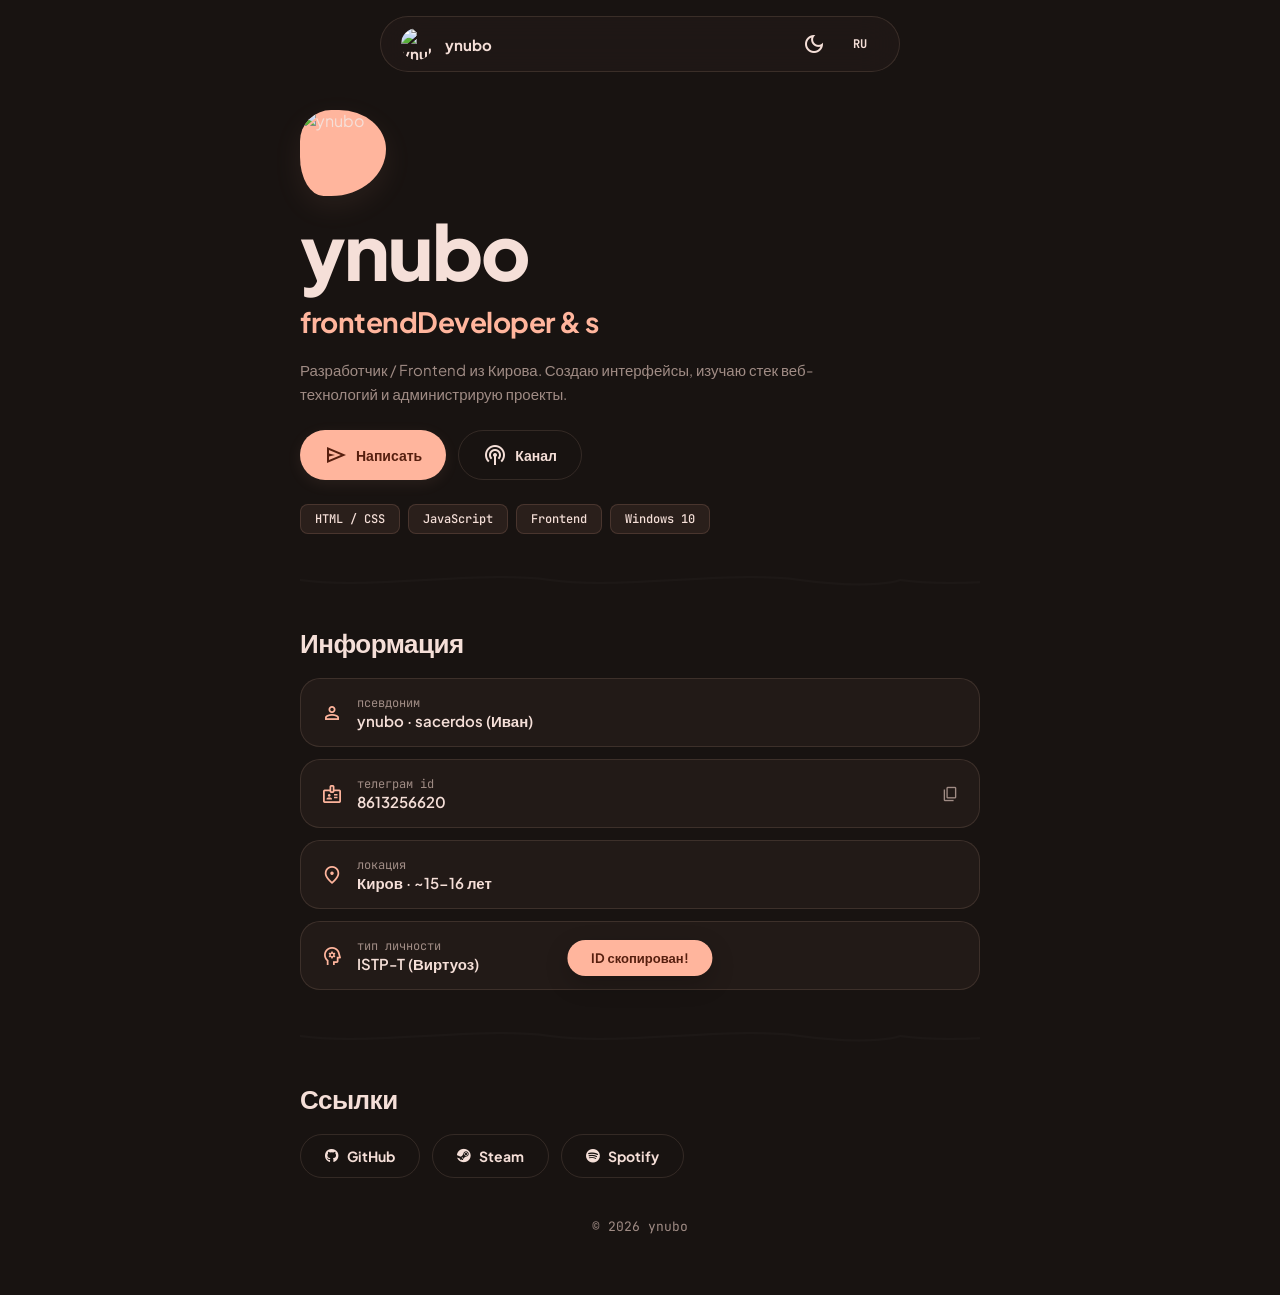
==== commit a395f224: "Update index.html" ====
--- a/index.html
+++ b/index.html
@@ -3,51 +3,57 @@
 <head>
   <meta charset="UTF-8">
   <meta name="viewport" content="width=device-width, initial-scale=1.0">
-  <title>yzewe // portfolio</title>
-  
+  <meta name="theme-color" content="#181311">
+  <meta name="description" content="ynubo // sacerdos — developer / Frontend">
+  <meta property="og:title" content="ynubo // bio">
+  <meta property="og:description" content="developer / Frontend">
+  <meta property="og:image" content="https://i.ibb.co/5gjqPwNk/photo-2026-08-26-13-14-52.jpg">
+  <title>ynubo // bio</title>
+
+  <link rel="icon" href="https://i.ibb.co/5gjqPwNk/photo-2026-08-26-13-14-52.jpg">
   <link rel="preconnect" href="https://fonts.googleapis.com">
   <link rel="preconnect" href="https://fonts.gstatic.com" crossorigin>
-  <link href="https://fonts.googleapis.com/css2?family=Plus+Jakarta+Sans:wght@400;500;700;800&family=JetBrains+Mono:wght@400;500;700&display=swap" rel="stylesheet">
+  <link href="https://fonts.googleapis.com/css2?family=Plus+Jakarta+Sans:wght@400;500;700;800&family=JetBrains+Mono:wght@400;500&display=swap" rel="stylesheet">
   <link rel="stylesheet" href="https://fonts.googleapis.com/css2?family=Material+Symbols+Outlined:opsz,wght,FILL,GRAD@24,400,0,0" />
+  <link rel="stylesheet" href="https://cdnjs.cloudflare.com/ajax/libs/font-awesome/6.5.2/css/all.min.css">
 
   <style>
+    /* Material Design 3 Expressive System (Темная и Светлая темы) */
     :root {
-      --bg: #120e0d;
-      --surface: #1a1412;
-      --surface-card: #1f1714;
-      --card-highlight: #7a3a00;
-      --outline: rgba(255, 255, 255, 0.06);
-      --primary: #fca370;
-      --primary-dark: #b84c00;
-      --on-primary: #1c0a00;
-      --text: #f3eae6;
-      --text-muted: #8c7f79;
-      --chip-bg: rgba(255, 255, 255, 0.03);
-      --chip-border: rgba(255, 255, 255, 0.08);
-      --shadow: rgba(0, 0, 0, 0.4);
+      --bg: #181311;
+      --surface: #221a17;
+      --surface-variant: #2d221e;
+      --outline: rgba(255, 203, 178, 0.12);
+      --primary: #ffb59d;
+      --on-primary: #561f0f;
+      --text: #f5dfd8;
+      --text-muted: #a08c85;
+      --chip-bg: rgba(255, 181, 157, 0.08);
+      --chip-border: rgba(255, 181, 157, 0.15);
+      --card-hover-shadow: rgba(255, 181, 157, 0.08);
+      --divider-opacity: 0.15;
     }
 
     [data-theme="light"] {
-      --bg: #f9f6f3;
-      --surface: #eee8e3;
-      --surface-card: #e3dad3;
-      --card-highlight: #e07a38;
-      --outline: rgba(0, 0, 0, 0.08);
-      --primary: #d65a12;
-      --primary-dark: #a33e00;
+      --bg: #fcf8f6;
+      --surface: #f4ebe6;
+      --surface-variant: #e8dcd5;
+      --outline: rgba(83, 67, 60, 0.15);
+      --primary: #9c432a;
       --on-primary: #ffffff;
-      --text: #1d1715;
-      --text-muted: #6b5e58;
-      --chip-bg: rgba(0, 0, 0, 0.04);
-      --chip-border: rgba(0, 0, 0, 0.1);
-      --shadow: rgba(0, 0, 0, 0.1);
+      --text: #231916;
+      --text-muted: #705d56;
+      --chip-bg: rgba(156, 67, 42, 0.08);
+      --chip-border: rgba(156, 67, 42, 0.2);
+      --card-hover-shadow: rgba(156, 67, 42, 0.12);
+      --divider-opacity: 0.25;
     }
 
     * { box-sizing: border-box; margin: 0; padding: 0; }
 
     ::view-transition-old(root),
     ::view-transition-new(root) {
-      animation-duration: 0.4s;
+      animation-duration: 0.5s;
     }
 
     body {
@@ -59,100 +65,99 @@
       display: flex;
       flex-direction: column;
       align-items: center;
-      transition: background 0.3s ease, color 0.3s ease;
-      padding-bottom: 80px;
+      transition: background 0.4s ease, color 0.4s ease;
+      padding-bottom: 60px;
       overflow-x: hidden;
     }
 
     a { color: inherit; text-decoration: none; }
-    button { font: inherit; border: none; background: none; cursor: pointer; color: inherit; }
-
-    /* Header Navigation */
-    .header {
+    button { font: inherit; border: none; background: none; cursor: pointer; }
+
+    /* Top Floating Navigation Bar */
+    .nav-bar {
       position: fixed;
-      top: 20px;
+      top: 16px;
       z-index: 100;
       display: flex;
       align-items: center;
       justify-content: space-between;
-      width: min(840px, calc(100% - 32px));
-    }
-
-    .brand-logo {
-      display: flex;
-      align-items: center;
-      gap: 10px;
-      font-weight: 800;
-      font-size: 18px;
-    }
-
-    .brand-icon {
-      width: 28px;
-      height: 28px;
-      background: var(--primary);
-      color: var(--on-primary);
-      border-radius: 50%;
-      display: flex;
-      align-items: center;
-      justify-content: center;
-      font-size: 12px;
-      font-weight: 900;
-    }
-
-    .nav-pill {
-      display: flex;
-      align-items: center;
-      gap: 4px;
-      padding: 4px 6px;
-      background: rgba(30, 22, 19, 0.85);
+      gap: 20px;
+      padding: 8px 20px;
+      width: min(520px, calc(100% - 32px));
+      background: rgba(34, 26, 23, 0.75);
       border: 1px solid var(--outline);
       border-radius: 100px;
-      backdrop-filter: blur(16px);
-      -webkit-backdrop-filter: blur(16px);
-    }
-
-    [data-theme="light"] .nav-pill {
-      background: rgba(230, 222, 215, 0.85);
-    }
-
-    .nav-item {
-      width: 36px;
-      height: 36px;
+      backdrop-filter: blur(20px);
+      -webkit-backdrop-filter: blur(20px);
+      transition: all 0.3s cubic-bezier(0.34, 1.56, 0.64, 1);
+      animation: slideDown 0.8s cubic-bezier(0.16, 1, 0.3, 1);
+    }
+
+    [data-theme="light"] .nav-bar {
+      background: rgba(244, 235, 230, 0.85);
+    }
+
+    .brand {
+      display: flex;
+      align-items: center;
+      gap: 12px;
+      font-weight: 700;
+      font-size: 15px;
+    }
+
+    .brand-avatar {
+      width: 32px;
+      height: 32px;
       border-radius: 50%;
-      display: flex;
-      align-items: center;
-      justify-content: center;
-      transition: all 0.2s ease;
-      color: var(--text-muted);
-    }
-
-    .nav-item.active, .nav-item:hover {
-      color: var(--text);
-      background: var(--chip-bg);
-    }
-
-    .nav-item.active {
-      background: var(--primary);
-      color: var(--on-primary);
-    }
-
-    .theme-toggle {
+      object-fit: cover;
+      transition: transform 0.4s ease;
+    }
+
+    .brand:hover .brand-avatar {
+      transform: rotate(15deg) scale(1.1);
+    }
+
+    .nav-right {
+      display: flex;
+      align-items: center;
+      gap: 8px;
+    }
+
+    .icon-btn {
       width: 38px;
       height: 38px;
       border-radius: 50%;
       display: flex;
       align-items: center;
       justify-content: center;
-      transition: transform 0.3s ease;
-    }
-
-    .theme-toggle:hover { transform: rotate(15deg) scale(1.1); }
-
-    /* Layout Container */
+      color: var(--text);
+      transition: all 0.3s ease;
+      position: relative;
+      overflow: hidden;
+    }
+
+    .icon-btn:hover {
+      background: var(--outline);
+      transform: scale(1.08);
+    }
+
+    .icon-btn:active {
+      transform: scale(0.92);
+    }
+
+    .icon-btn .material-symbols-outlined {
+      transition: transform 0.5s cubic-bezier(0.34, 1.56, 0.64, 1);
+    }
+
+    .icon-btn:hover .material-symbols-outlined {
+      transform: rotate(30deg);
+    }
+
+    /* Main Container */
     .container {
-      width: min(840px, calc(100% - 32px));
-      margin-top: 100px;
-      animation: fadeIn 0.8s ease-out;
+      width: min(680px, calc(100% - 32px));
+      margin-top: 110px;
+      animation: fadeIn 1s cubic-bezier(0.16, 1, 0.3, 1);
     }
 
     /* Hero Section */
@@ -160,50 +165,73 @@
       display: flex;
       flex-direction: column;
       align-items: flex-start;
-      gap: 20px;
-      margin-bottom: 30px;
-    }
-
-    .hero-avatar {
-      width: 100px;
-      height: 100px;
+      gap: 16px;
+    }
+
+    .badge-blob {
+      width: 86px;
+      height: 86px;
       background: var(--primary);
-      border-radius: 45% 55% 60% 40% / 50% 45% 55% 50%;
-      animation: morph 7s ease-in-out infinite alternate;
+      border-radius: 40% 60% 70% 30% / 40% 50% 60% 50%;
+      display: flex;
+      align-items: center;
+      justify-content: center;
+      animation: morph 8s ease-in-out infinite, float 4s ease-in-out infinite;
+      overflow: hidden;
+      box-shadow: 0 10px 30px var(--card-hover-shadow);
+    }
+
+    .badge-blob img {
+      width: 100%;
+      height: 100%;
+      object-fit: cover;
     }
 
     @keyframes morph {
-      0% { border-radius: 45% 55% 60% 40% / 50% 45% 55% 50%; }
-      100% { border-radius: 60% 40% 45% 55% / 40% 55% 45% 60%; }
+      0%, 100% { border-radius: 40% 60% 70% 30% / 40% 50% 60% 50%; }
+      34% { border-radius: 70% 30% 50% 50% / 30% 30% 70% 70%; }
+      67% { border-radius: 100% 60% 60% 100% / 100% 100% 60% 60%; }
+    }
+
+    @keyframes float {
+      0%, 100% { transform: translateY(0px); }
+      50% { transform: translateY(-8px); }
     }
 
     .hero-title {
-      font-size: clamp(52px, 8vw, 84px);
+      font-size: clamp(48px, 8vw, 76px);
       font-weight: 800;
       letter-spacing: -2px;
-      line-height: 0.95;
+      line-height: 1;
+      color: var(--text);
+      transition: color 0.4s ease;
     }
 
     .hero-subtitle {
-      font-size: clamp(20px, 3.5vw, 28px);
+      font-size: clamp(20px, 4vw, 28px);
       font-weight: 700;
+      color: var(--primary);
       letter-spacing: -0.5px;
+      min-height: 38px;
     }
 
     .hero-desc {
       font-size: 15px;
       line-height: 1.6;
       color: var(--text-muted);
-      max-width: 540px;
-    }
-
-    .hero-actions {
-      display: flex;
+      max-width: 580px;
+      transition: color 0.4s ease;
+    }
+
+    /* Action Buttons (MD3 Style) */
+    .cta-group {
+      display: flex;
+      flex-wrap: wrap;
       gap: 12px;
-      margin-top: 6px;
-    }
-
-    .btn {
+      margin-top: 8px;
+    }
+
+    .btn-md3 {
       display: inline-flex;
       align-items: center;
       gap: 8px;
@@ -211,186 +239,152 @@
       border-radius: 100px;
       font-size: 14px;
       font-weight: 700;
-      transition: all 0.25s cubic-bezier(0.34, 1.56, 0.64, 1);
-    }
-
-    .btn:hover { transform: translateY(-2px); }
-    .btn:active { transform: translateY(0); }
-
-    .btn-primary {
+      transition: all 0.3s cubic-bezier(0.34, 1.56, 0.64, 1);
+      position: relative;
+      overflow: hidden;
+    }
+
+    .btn-md3:hover {
+      transform: translateY(-3px) scale(1.02);
+    }
+
+    .btn-md3:active {
+      transform: translateY(0) scale(0.96);
+    }
+
+    .btn-filled {
       background: var(--primary);
       color: var(--on-primary);
-    }
-
-    .btn-secondary {
+      box-shadow: 0 4px 15px var(--card-hover-shadow);
+    }
+
+    .btn-filled:hover {
+      box-shadow: 0 8px 25px var(--card-hover-shadow);
+    }
+
+    .btn-outlined {
+      background: transparent;
       border: 1px solid var(--outline);
-      background: transparent;
-    }
-
-    .btn-secondary:hover {
+      color: var(--text);
+    }
+
+    .btn-outlined:hover {
       background: var(--chip-bg);
       border-color: var(--primary);
     }
 
-    .tags {
-      display: flex;
+    /* Tags / Chips */
+    .chips-group {
+      display: flex;
+      flex-wrap: wrap;
       gap: 8px;
-      flex-wrap: wrap;
-    }
-
-    .tag {
+      margin-top: 8px;
+    }
+
+    .md-chip {
       padding: 6px 14px;
       border-radius: 8px;
+      background: var(--chip-bg);
       border: 1px solid var(--chip-border);
-      background: var(--chip-bg);
+      color: var(--text);
+      font-size: 12px;
+      font-weight: 500;
       font-family: 'JetBrains Mono', monospace;
+      transition: all 0.3s ease;
+    }
+
+    .md-chip:hover {
+      transform: translateY(-2px);
+      background: var(--primary);
+      color: var(--on-primary);
+      border-color: var(--primary);
+    }
+
+    /* MD3 Wavy Divider */
+    .wavy-divider {
+      width: 100%;
+      height: 20px;
+      margin: 36px 0;
+      background-image: url("data:image/svg+xml,%3Csvg xmlns='http://www.w3.org/2000/svg' viewBox='0 0 1200 20' preserveAspectRatio='none'%3E%3Cpath d='M0,10 C150,20 350,0 500,10 C650,20 850,0 1000,10 C1150,20 1200,10 1200,10' fill='none' stroke='%23ffffff' stroke-opacity='0.15' stroke-width='2'/%3E%3C/svg%3E");
+      background-size: 600px 20px;
+      transition: opacity 0.4s ease;
+      opacity: var(--divider-opacity);
+    }
+
+    /* Information Sections */
+    .section-title {
+      font-size: 26px;
+      font-weight: 800;
+      letter-spacing: -0.5px;
+      margin-bottom: 18px;
+    }
+
+    .info-grid {
+      display: grid;
+      gap: 12px;
+    }
+
+    .info-card {
+      background: var(--surface);
+      border: 1px solid var(--outline);
+      border-radius: 20px;
+      padding: 16px 20px;
+      display: flex;
+      align-items: center;
+      justify-content: space-between;
+      transition: all 0.3s cubic-bezier(0.2, 0, 0, 1);
+    }
+
+    .info-card:hover {
+      background: var(--surface-variant);
+      transform: translateX(6px);
+      border-color: var(--chip-border);
+      box-shadow: 0 4px 20px var(--card-hover-shadow);
+    }
+
+    .info-left {
+      display: flex;
+      align-items: center;
+      gap: 14px;
+    }
+
+    .info-icon {
+      color: var(--primary);
+      font-size: 22px;
+      transition: transform 0.3s ease;
+    }
+
+    .info-card:hover .info-icon {
+      transform: scale(1.2) rotate(5deg);
+    }
+
+    .info-label {
       font-size: 12px;
       color: var(--text-muted);
-    }
-
-    /* Wave Divider */
-    .wave-divider {
-      width: 100%;
-      height: 24px;
-      margin: 40px 0;
-      background-image: url("data:image/svg+xml,%3Csvg xmlns='http://www.w3.org/2000/svg' viewBox='0 0 1200 24' preserveAspectRatio='none'%3E%3Cpath d='M0,12 C150,24 350,0 500,12 C650,24 850,0 1000,12 C1150,24 1200,12 1200,12' fill='none' stroke='%238c7f79' stroke-opacity='0.25' stroke-width='1.5'/%3E%3C/svg%3E");
-      background-size: 600px 24px;
-    }
-
-    /* Section Headers */
-    .section-header {
-      display: flex;
-      justify-content: space-between;
-      align-items: baseline;
-      margin-bottom: 20px;
-    }
-
-    .section-title {
-      font-size: 32px;
-      font-weight: 800;
-      letter-spacing: -1px;
-    }
-
-    .section-num {
       font-family: 'JetBrains Mono', monospace;
+      text-transform: lowercase;
+    }
+
+    .info-value {
+      font-size: 15px;
+      font-weight: 600;
+      color: var(--text);
+    }
+
+    .copyable { cursor: pointer; }
+    .copyable:hover .info-value { color: var(--primary); }
+
+    /* Footer */
+    .footer {
+      margin-top: 40px;
+      display: flex;
+      justify-content: center;
+      align-items: center;
+      color: var(--text-muted);
       font-size: 13px;
-      color: var(--text-muted);
-    }
-
-    /* Grid Layouts */
-    .grid-2 {
-      display: grid;
-      grid-template-columns: repeat(auto-fit, minmax(280px, 1fr));
-      gap: 16px;
-    }
-
-    .grid-3 {
-      display: grid;
-      grid-template-columns: repeat(auto-fit, minmax(240px, 1fr));
-      gap: 14px;
-    }
-
-    .grid-4 {
-      display: grid;
-      grid-template-columns: repeat(auto-fit, minmax(180px, 1fr));
-      gap: 12px;
-    }
-
-    /* Cards */
-    .card {
-      background: var(--surface-card);
-      border: 1px solid var(--outline);
-      border-radius: 18px;
-      padding: 20px;
-      transition: all 0.25s ease;
-      position: relative;
-      display: flex;
-      flex-direction: column;
-      justify-content: space-between;
-    }
-
-    .card:hover {
-      transform: translateY(-3px);
-      border-color: rgba(252, 163, 112, 0.3);
-      box-shadow: 0 8px 24px var(--shadow);
-    }
-
-    .card.highlight {
-      background: var(--card-highlight);
-      border-color: transparent;
-    }
-
-    .card.highlight .card-desc,
-    .card.highlight .card-badge {
-      color: rgba(255, 255, 255, 0.8);
-    }
-
-    .card-top {
-      display: flex;
-      justify-content: space-between;
-      align-items: flex-start;
-      margin-bottom: 12px;
-    }
-
-    .card-badge {
       font-family: 'JetBrains Mono', monospace;
-      font-size: 11px;
-      text-transform: uppercase;
-      letter-spacing: 0.5px;
-      color: var(--text-muted);
-    }
-
-    .card-title {
-      font-size: 20px;
-      font-weight: 700;
-      margin-bottom: 6px;
-    }
-
-    .card-desc {
-      font-size: 13px;
-      line-height: 1.5;
-      color: var(--text-muted);
-    }
-
-    .card-link-icon {
-      width: 28px;
-      height: 28px;
-      border-radius: 8px;
-      background: rgba(255, 255, 255, 0.08);
-      display: flex;
-      align-items: center;
-      justify-content: center;
-      font-size: 16px;
-    }
-
-    /* Compact Link Cards */
-    .link-card {
-      background: var(--surface-card);
-      border: 1px solid var(--outline);
-      border-radius: 14px;
-      padding: 14px 16px;
-      transition: all 0.2s ease;
-    }
-
-    .link-card:hover {
-      background: var(--surface);
-      transform: translateX(4px);
-      border-color: var(--primary);
-    }
-
-    .link-card .name {
-      font-size: 14px;
-      font-weight: 700;
-      margin-bottom: 2px;
-    }
-
-    .link-card .sub {
-      font-size: 12px;
-      font-family: 'JetBrains Mono', monospace;
-      color: var(--text-muted);
-    }
-
-    /* Toast Notification */
+    }
+
     .toast {
       position: fixed;
       bottom: 24px;
@@ -398,314 +392,248 @@
       transform: translateX(-50%) translateY(100px);
       background: var(--primary);
       color: var(--on-primary);
-      padding: 10px 20px;
+      padding: 10px 24px;
       border-radius: 100px;
+      font-weight: 700;
       font-size: 13px;
-      font-weight: 700;
-      transition: transform 0.3s cubic-bezier(0.34, 1.56, 0.64, 1);
+      transition: transform 0.4s cubic-bezier(0.34, 1.56, 0.64, 1);
       z-index: 1000;
+      box-shadow: 0 8px 25px rgba(0,0,0,0.2);
     }
 
     .toast.show { transform: translateX(-50%) translateY(0); }
 
+    /* Animations */
+    @keyframes slideDown {
+      from { transform: translateY(-60px); opacity: 0; }
+      to { transform: translateY(0); opacity: 1; }
+    }
+
     @keyframes fadeIn {
-      from { opacity: 0; transform: translateY(15px); }
+      from { opacity: 0; transform: translateY(20px); }
       to { opacity: 1; transform: translateY(0); }
     }
   </style>
 </head>
+
 <body>
 
-  <!-- Header Navigation -->
-  <header class="header">
-    <div class="brand-logo">
-      <div class="brand-icon">y</div>
-      <span>yzewe</span>
+  <!-- Top Floating Navigation Bar -->
+  <nav class="nav-bar">
+    <div class="brand">
+      <img src="https://i.ibb.co/5gjqPwNk/photo-2026-08-26-13-14-52.jpg" class="brand-avatar" alt="ynubo">
+      <span>ynubo</span>
     </div>
 
-    <div class="nav-pill">
-      <button class="nav-item active" title="Главная"><span class="material-symbols-outlined">alternate_email</span></button>
-      <button class="nav-item" title="Услуги"><span class="material-symbols-outlined">build</span></button>
-      <button class="nav-item" title="Каналы"><span class="material-symbols-outlined">chat_bubble</span></button>
-      <button class="nav-item" title="Работы"><span class="material-symbols-outlined">code</span></button>
-      <button class="nav-item" title="Чашка кофе"><span class="material-symbols-outlined">local_cafe</span></button>
+    <div class="nav-right">
+      <button class="icon-btn" id="themeToggle" title="Переключить тему">
+        <span class="material-symbols-outlined" id="themeIcon">dark_mode</span>
+      </button>
+      <button class="icon-btn" id="langToggle" style="font-family: 'JetBrains Mono'; font-weight: 700; font-size: 12px;">
+        RU
+      </button>
     </div>
-
-    <button class="theme-toggle" id="themeBtn" title="Переключить тему">
-      <span class="material-symbols-outlined" id="themeIcon">dark_mode</span>
-    </button>
-  </header>
-
+  </nav>
+
+  <!-- Main Content Area -->
   <div class="container">
-
-    <!-- Hero Section -->
     <section class="hero">
-      <div class="hero-avatar"></div>
-      <div>
-        <h1 class="hero-title">yzewe</h1>
-        <div class="hero-subtitle">megaNetDevOops & superCoder</div>
+      <div class="badge-blob">
+        <img src="https://i.ibb.co/5gjqPwNk/photo-2026-08-26-13-14-52.jpg" alt="ynubo">
       </div>
+
+      <h1 class="hero-title">ynubo</h1>
+      <div class="hero-subtitle" id="typing">frontendDeveloper & sacerdos</div>
+
       <p class="hero-desc">
-        Инди-разработчик из России. Делаю вещи, которые упрощают жизнь (или немного её усложняют, как пойдет). built on caffeine and bad decisions.
+        Разработчик / Frontend из Кирова. Создаю интерфейсы, изучаю стек веб-технологий и администрирую проекты.
       </p>
-      <div class="hero-actions">
-        <a href="#works" class="btn btn-primary"><span class="material-symbols-outlined" style="font-size: 18px;">arrow_downward</span> Смотреть работы</a>
-        <a href="https://t.me/yzewe" target="_blank" class="btn btn-secondary"><span class="material-symbols-outlined" style="font-size: 18px;">near_me</span> Написать</a>
+
+      <div class="cta-group">
+        <a href="https://t.me/ynubo" target="_blank" class="btn-md3 btn-filled">
+          <span class="material-symbols-outlined">send</span> <span data-i18n="btn_telegram">Написать</span>
+        </a>
+        <a href="https://t.me/d031r" target="_blank" class="btn-md3 btn-outlined">
+          <span class="material-symbols-outlined">podcasts</span> <span data-i18n="btn_channel">Канал</span>
+        </a>
       </div>
-      <div class="tags">
-        <span class="tag">Hardware</span>
-        <span class="tag">Firmware</span>
-        <span class="tag">Backend</span>
+
+      <div class="chips-group">
+        <span class="md-chip">HTML / CSS</span>
+        <span class="md-chip">JavaScript</span>
+        <span class="md-chip">Frontend</span>
+        <span class="md-chip">Windows 10</span>
       </div>
     </section>
 
-    <div class="wave-divider"></div>
-
-    <!-- 01 Связь -->
+    <div class="wavy-divider"></div>
+
+    <!-- About Section -->
     <section>
-      <div class="section-header">
-        <h2 class="section-title">Связь</h2>
-        <span class="section-num">01</span>
-      </div>
-
-      <div class="grid-2">
-        <a href="https://t.me/yzewe" target="_blank" class="card highlight">
-          <div class="card-top">
-            <div class="card-title">Telegram</div>
-            <span class="card-badge">DIRECT</span>
+      <h2 class="section-title">Информация</h2>
+
+      <div class="info-grid">
+        <div class="info-card">
+          <div class="info-left">
+            <span class="material-symbols-outlined info-icon">person</span>
+            <div>
+              <div class="info-label" data-i18n="alias_label">псевдоним</div>
+              <div class="info-value">ynubo · sacerdos (Иван)</div>
+            </div>
           </div>
-          <div class="card-desc" style="margin-bottom: 20px;">Личные сообщения. Отвечаю частенько.</div>
-          <div style="font-weight: 700;">@yzewe</div>
-        </a>
-
-        <div class="card">
-          <div class="card-top">
-            <div class="card-title">Matrix</div>
-            <span class="card-badge">FEDERATED</span>
+        </div>
+
+        <div class="info-card copyable" id="tgIdCard">
+          <div class="info-left">
+            <span class="material-symbols-outlined info-icon">badge</span>
+            <div>
+              <div class="info-label" data-i18n="telegram_id">телеграм id</div>
+              <div class="info-value">8613256620</div>
+            </div>
           </div>
-          <div class="card-desc" style="margin-bottom: 20px; font-family: 'JetBrains Mono', monospace;">@yzewe:matrix.yzewe.ru</div>
-          <button class="btn btn-secondary copy-btn" data-copy="@yzewe:matrix.yzewe.ru" style="justify-content: center; width: 100%;">
-            <span class="material-symbols-outlined" style="font-size: 16px;">open_in_new</span> Связаться
-          </button>
+          <span class="material-symbols-outlined" style="color: var(--text-muted); font-size: 18px;">content_copy</span>
+        </div>
+
+        <div class="info-card">
+          <div class="info-left">
+            <span class="material-symbols-outlined info-icon">location_on</span>
+            <div>
+              <div class="info-label" data-i18n="location_label">локация</div>
+              <div class="info-value" data-i18n="location_val">Киров · ~15-16 лет</div>
+            </div>
+          </div>
+        </div>
+
+        <div class="info-card">
+          <div class="info-left">
+            <span class="material-symbols-outlined info-icon">psychology</span>
+            <div>
+              <div class="info-label" data-i18n="type_label">тип личности</div>
+              <div class="info-value" data-i18n="virtuoso">ISTP-T (Виртуоз)</div>
+            </div>
+          </div>
         </div>
       </div>
     </section>
 
-    <div class="wave-divider"></div>
-
-    <!-- 02 Услуги -->
+    <div class="wavy-divider"></div>
+
+    <!-- Links / Social Section -->
     <section>
-      <div class="section-header">
-        <h2 class="section-title">Услуги</h2>
-        <span class="section-num">02</span>
-      </div>
-
-      <div class="grid-3">
-        <div class="card">
-          <div class="card-title">Услуги Fragment</div>
-          <div class="card-desc">Покупка звезд, юзернеймов.</div>
-        </div>
-        <div class="card">
-          <div class="card-title">Разработка</div>
-          <div class="card-desc">Боты, скрипты, и чето еще.</div>
-        </div>
-        <div class="card">
-          <div class="card-title">Эмодзи паки</div>
-          <div class="card-desc">Анимированные эмодзи.</div>
-        </div>
-      </div>
-    </section>
-
-    <div class="wave-divider"></div>
-
-    <!-- 03 Каналы -->
-    <section>
-      <div class="section-header">
-        <h2 class="section-title">Каналы</h2>
-        <span class="section-num">03</span>
-      </div>
-
-      <div class="grid-4">
-        <a href="https://t.me/ytility" target="_blank" class="link-card">
-          <div class="name">Основной канал</div>
-          <div class="sub">@ytility</div>
+      <h2 class="section-title">Ссылки</h2>
+
+      <div class="cta-group">
+        <a href="https://github.com/ynubo" target="_blank" class="btn-md3 btn-outlined">
+          <i class="fa-brands fa-github"></i> GitHub
         </a>
-        <a href="https://t.me/y3ewo4kaa" target="_blank" class="link-card">
-          <div class="name">Второй канал</div>
-          <div class="sub">@y3ewo4kaa</div>
+        <a href="https://steamcommunity.com/id/ynubo" target="_blank" class="btn-md3 btn-outlined">
+          <i class="fa-brands fa-steam"></i> Steam
         </a>
-        <a href="https://t.me/shesa" target="_blank" class="link-card">
-          <div class="name">Архив файлов</div>
-          <div class="sub">@shesa</div>
-        </a>
-        <a href="https://t.me/cmdloop" target="_blank" class="link-card">
-          <div class="name">Мои теги</div>
-          <div class="sub">@cmdloop</div>
-        </a>
-        <a href="https://t.me/livewallpapersZ" target="_blank" class="link-card">
-          <div class="name">Живые обои</div>
-          <div class="sub">@livewallpapersZ</div>
-        </a>
-        <a href="https://t.me/itsaflac" target="_blank" class="link-card">
-          <div class="name">FLAC Архив</div>
-          <div class="sub">@itsaflac</div>
-        </a>
-        <a href="https://t.me/muzzicforsoul" target="_blank" class="link-card">
-          <div class="name">Музыка</div>
-          <div class="sub">@muzzicforsoul</div>
-        </a>
-        <a href="https://t.me/meowdays" target="_blank" class="link-card">
-          <div class="name">Котики</div>
-          <div class="sub">@meowdays</div>
+        <a href="https://open.spotify.com/playlist/0yzdXwn0gWxlvnMeFCAgpZ" target="_blank" class="btn-md3 btn-outlined">
+          <i class="fa-brands fa-spotify"></i> Spotify
         </a>
       </div>
     </section>
 
-    <div class="wave-divider"></div>
-
-    <!-- 04 Мои работы -->
-    <section id="works">
-      <div class="section-header">
-        <h2 class="section-title">Мои работы</h2>
-        <span class="section-num">04</span>
-      </div>
-
-      <div class="grid-3">
-        <!-- Main Large Highlighted Card -->
-        <a href="#" class="card highlight" style="grid-column: span min(2, 100%);">
-          <div>
-            <div class="card-top">
-              <span class="card-badge">01 — BOT</span>
-              <div class="card-link-icon"><span class="material-symbols-outlined">north_east</span></div>
-            </div>
-            <div class="card-title" style="font-size: 28px; margin-top: 10px;">Ждуняра</div>
-            <div class="card-desc" style="font-size: 14px; margin-top: 6px;">Обучаемый бот для общения в группах. Иногда слишком умный (очень редко).</div>
-          </div>
-        </a>
-
-        <a href="#" class="card">
-          <div>
-            <div class="card-top">
-              <span class="card-badge">02 — TOOL</span>
-              <div class="card-link-icon"><span class="material-symbols-outlined">north_east</span></div>
-            </div>
-            <div class="card-title">Ydentify</div>
-            <div class="card-desc">Генератор никнеймов. Гибко, удобно.</div>
-          </div>
-        </a>
-
-        <a href="#" class="card">
-          <div>
-            <div class="card-top">
-              <span class="card-badge">03 — UTILITY</span>
-              <div class="card-link-icon"><span class="material-symbols-outlined">north_east</span></div>
-            </div>
-            <div class="card-title">ExteraPlugins</div>
-            <div class="card-desc">Поиск плагинов для ExteraGram / Ayugram.</div>
-          </div>
-        </a>
-
-        <a href="#" class="card">
-          <div>
-            <div class="card-top">
-              <span class="card-badge">04 — FINANCE</span>
-              <div class="card-link-icon"><span class="material-symbols-outlined">north_east</span></div>
-            </div>
-            <div class="card-title">YTonScan</div>
-            <div class="card-desc">Чекер баланса TON и не только.</div>
-          </div>
-        </a>
-
-        <a href="#" class="card">
-          <div>
-            <div class="card-top">
-              <span class="card-badge">05 — VPN</span>
-              <div class="card-link-icon"><span class="material-symbols-outlined">north_east</span></div>
-            </div>
-            <div class="card-title">YzenNet</div>
-            <div class="card-desc">Бесплатный и не задает лишних вопросов.</div>
-          </div>
-        </a>
-
-        <a href="#" class="card">
-          <div>
-            <div class="card-top">
-              <span class="card-badge">06 — GIFTS</span>
-              <div class="card-link-icon"><span class="material-symbols-outlined">north_east</span></div>
-            </div>
-            <div class="card-title">Gift Parser</div>
-            <div class="card-desc">Инструмент для подарков в Telegram.</div>
-          </div>
-        </a>
-
-        <a href="#" class="card">
-          <div>
-            <div class="card-top">
-              <span class="card-badge">07 — EMOJI</span>
-              <div class="card-link-icon"><span class="material-symbols-outlined">north_east</span></div>
-            </div>
-            <div class="card-title">Ymojies</div>
-            <div class="card-desc">Всякие штуки для телеграм эмодзи.</div>
-          </div>
-        </a>
-
-        <a href="#" class="card">
-          <div>
-            <div class="card-top">
-              <span class="card-badge">08 — MOD</span>
-              <div class="card-link-icon"><span class="material-symbols-outlined">north_east</span></div>
-            </div>
-            <div class="card-title">TikTokYou</div>
-            <div class="card-desc">Красивый мод ТикТок без аварийных обновлений.</div>
-          </div>
-        </a>
-      </div>
-    </section>
-
+    <footer class="footer">
+      <span>© 2026 ynubo</span>
+    </footer>
   </div>
 
-  <div class="toast" id="toast">Скопировано в буфер обмена!</div>
+  <div class="toast" id="toast">ID скопирован!</div>
 
   <script>
-    // Theme Toggle Script
-    const themeBtn = document.getElementById('themeBtn');
-    const themeIcon = document.getElementById('themeIcon');
-    let currentTheme = localStorage.getItem('theme') || 'dark';
+    // --- Translations ---
+    const translations = {
+      ru: {
+        alias_label: "псевдоним", telegram_id: "телеграм id",
+        location_label: "локация", location_val: "Киров · ~15-16 лет", type_label: "тип личности",
+        btn_channel: "Канал", btn_telegram: "Написать", toast_copy: "ID скопирован в буфер обмена!",
+        phrases: ["frontendDeveloper & sacerdos", "создаю вещи в тишине", "ТГК: @d031r"], virtuoso: "ISTP-T (Виртуоз)"
+      },
+      en: {
+        alias_label: "alias", telegram_id: "telegram id",
+        location_label: "location", location_val: "Kirov · ~15-16 y.o.", type_label: "personality type",
+        btn_channel: "Channel", btn_telegram: "Contact", toast_copy: "ID copied to clipboard!",
+        phrases: ["frontendDeveloper & sacerdos", "building things quietly", "TGK: @d031r"], virtuoso: "ISTP-T (Virtuoso)"
+      }
+    };
+
+    let currentLang = localStorage.getItem("lang") || "ru";
+
+    function setLanguage(lang) {
+      currentLang = lang;
+      localStorage.setItem("lang", lang);
+      document.getElementById("langToggle").textContent = lang.toUpperCase();
+      document.querySelectorAll("[data-i18n]").forEach(el => {
+        const key = el.getAttribute("data-i18n");
+        if (translations[lang] && translations[lang][key]) {
+          el.textContent = translations[lang][key];
+        }
+      });
+      phraseIdx = 0; pos = 0; deleting = false;
+    }
+
+    document.getElementById("langToggle").addEventListener("click", () => setLanguage(currentLang === "ru" ? "en" : "ru"));
+
+    // --- Typing Effect ---
+    const typing = document.getElementById("typing");
+    let phraseIdx = 0, pos = 0, deleting = false;
+
+    function typeLoop() {
+      const phrases = translations[currentLang].phrases;
+      const text = phrases[phraseIdx % phrases.length];
+      typing.textContent = deleting ? text.slice(0, pos--) : text.slice(0, pos++);
+      let delay = deleting ? 30 : 70;
+
+      if (!deleting && pos > text.length) { deleting = true; delay = 1400; }
+      else if (deleting && pos < 0) { deleting = false; phraseIdx = (phraseIdx + 1) % phrases.length; pos = 0; delay = 300; }
+      setTimeout(typeLoop, delay);
+    }
+    typeLoop();
+
+    // --- Smooth Theme Toggle (Dark / Light) ---
+    const themeToggleBtn = document.getElementById("themeToggle");
+    const themeIcon = document.getElementById("themeIcon");
+    let currentTheme = localStorage.getItem("theme") || "dark";
 
     function applyTheme(theme) {
       currentTheme = theme;
-      if (theme === 'light') {
-        document.documentElement.setAttribute('data-theme', 'light');
-        themeIcon.textContent = 'light_mode';
+      if (theme === "light") {
+        document.documentElement.setAttribute("data-theme", "light");
+        themeIcon.textContent = "light_mode";
       } else {
-        document.documentElement.removeAttribute('data-theme');
-        themeIcon.textContent = 'dark_mode';
+        document.documentElement.removeAttribute("data-theme");
+        themeIcon.textContent = "dark_mode";
       }
-      localStorage.setItem('theme', theme);
-    }
-
-    themeBtn.addEventListener('click', () => {
-      const nextTheme = currentTheme === 'dark' ? 'light' : 'dark';
+      localStorage.setItem("theme", theme);
+    }
+
+    themeToggleBtn.addEventListener("click", () => {
+      const newTheme = currentTheme === "dark" ? "light" : "dark";
+
+      // Анимация переключения через View Transitions API (если поддерживается)
       if (document.startViewTransition) {
-        document.startViewTransition(() => applyTheme(nextTheme));
+        document.startViewTransition(() => applyTheme(newTheme));
       } else {
-        applyTheme(nextTheme);
+        applyTheme(newTheme);
       }
     });
 
-    applyTheme(currentTheme);
-
-    // Copying functionality
+    // --- Copy ID ---
+    const tgIdCard = document.getElementById('tgIdCard');
     const toast = document.getElementById('toast');
-    document.querySelectorAll('.copy-btn').forEach(btn => {
-      btn.addEventListener('click', () => {
-        const text = btn.getAttribute('data-copy');
-        navigator.clipboard.writeText(text).then(() => {
-          toast.classList.add('show');
-          setTimeout(() => toast.classList.remove('show'), 2000);
-        });
+    tgIdCard.addEventListener('click', () => {
+      navigator.clipboard.writeText('8613256620').then(() => {
+        toast.textContent = translations[currentLang].toast_copy;
+        toast.classList.add('show');
+        setTimeout(() => toast.classList.remove('show'), 2000);
       });
     });
+
+    // Init
+    applyTheme(currentTheme);
+    setLanguage(currentLang);
   </script>
 </body>
 </html>
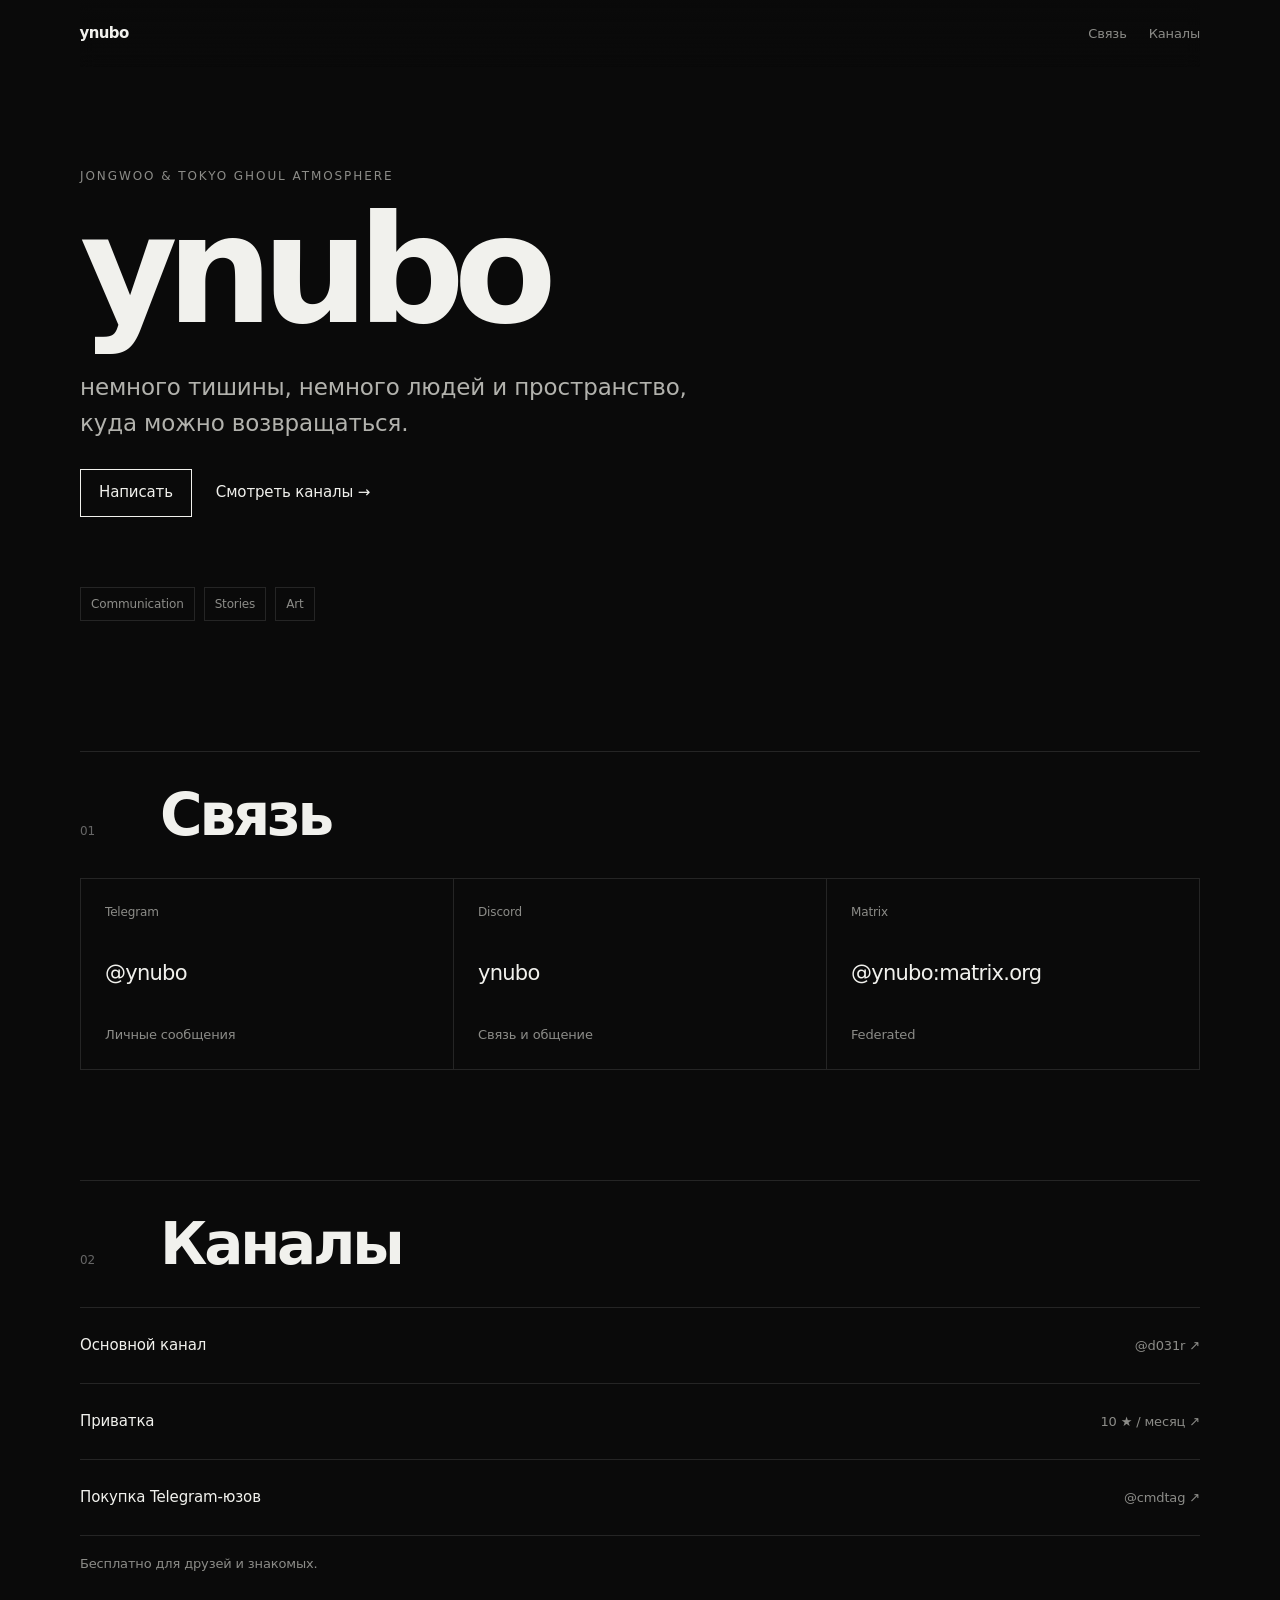
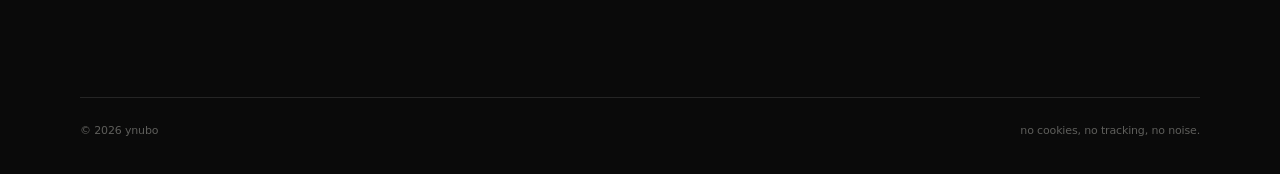
==== commit b7f0582d: "all remake site" ====
--- a/index.html
+++ b/index.html
@@ -1,639 +1,98 @@
-<!DOCTYPE html>
+<!doctype html>
 <html lang="ru">
 <head>
-  <meta charset="UTF-8">
-  <meta name="viewport" content="width=device-width, initial-scale=1.0">
-  <meta name="theme-color" content="#181311">
-  <meta name="description" content="ynubo // sacerdos — developer / Frontend">
-  <meta property="og:title" content="ynubo // bio">
-  <meta property="og:description" content="developer / Frontend">
-  <meta property="og:image" content="https://i.ibb.co/5gjqPwNk/photo-2026-08-26-13-14-52.jpg">
-  <title>ynubo // bio</title>
+  <meta charset="utf-8">
+  <meta name="viewport" content="width=device-width, initial-scale=1">
+  <title>ynubo — personal page</title>
+  <meta name="description" content="ynubo — links, channels and contacts.">
+  <link rel="stylesheet" href="style.css">
+</head>
+<body>
+  <header class="topbar">
+    <a class="brand" href="#top">ynubo</a>
+    <nav>
+      <a href="#contact">Связь</a>
+      <a href="#channels">Каналы</a>
+    </nav>
+  </header>
 
-  <link rel="icon" href="https://i.ibb.co/5gjqPwNk/photo-2026-08-26-13-14-52.jpg">
-  <link rel="preconnect" href="https://fonts.googleapis.com">
-  <link rel="preconnect" href="https://fonts.gstatic.com" crossorigin>
-  <link href="https://fonts.googleapis.com/css2?family=Plus+Jakarta+Sans:wght@400;500;700;800&family=JetBrains+Mono:wght@400;500&display=swap" rel="stylesheet">
-  <link rel="stylesheet" href="https://fonts.googleapis.com/css2?family=Material+Symbols+Outlined:opsz,wght,FILL,GRAD@24,400,0,0" />
-  <link rel="stylesheet" href="https://cdnjs.cloudflare.com/ajax/libs/font-awesome/6.5.2/css/all.min.css">
-
-  <style>
-    /* Material Design 3 Expressive System (Темная и Светлая темы) */
-    :root {
-      --bg: #181311;
-      --surface: #221a17;
-      --surface-variant: #2d221e;
-      --outline: rgba(255, 203, 178, 0.12);
-      --primary: #ffb59d;
-      --on-primary: #561f0f;
-      --text: #f5dfd8;
-      --text-muted: #a08c85;
-      --chip-bg: rgba(255, 181, 157, 0.08);
-      --chip-border: rgba(255, 181, 157, 0.15);
-      --card-hover-shadow: rgba(255, 181, 157, 0.08);
-      --divider-opacity: 0.15;
-    }
-
-    [data-theme="light"] {
-      --bg: #fcf8f6;
-      --surface: #f4ebe6;
-      --surface-variant: #e8dcd5;
-      --outline: rgba(83, 67, 60, 0.15);
-      --primary: #9c432a;
-      --on-primary: #ffffff;
-      --text: #231916;
-      --text-muted: #705d56;
-      --chip-bg: rgba(156, 67, 42, 0.08);
-      --chip-border: rgba(156, 67, 42, 0.2);
-      --card-hover-shadow: rgba(156, 67, 42, 0.12);
-      --divider-opacity: 0.25;
-    }
-
-    * { box-sizing: border-box; margin: 0; padding: 0; }
-
-    ::view-transition-old(root),
-    ::view-transition-new(root) {
-      animation-duration: 0.5s;
-    }
-
-    body {
-      min-height: 100vh;
-      color: var(--text);
-      background: var(--bg);
-      font-family: 'Plus Jakarta Sans', sans-serif;
-      -webkit-font-smoothing: antialiased;
-      display: flex;
-      flex-direction: column;
-      align-items: center;
-      transition: background 0.4s ease, color 0.4s ease;
-      padding-bottom: 60px;
-      overflow-x: hidden;
-    }
-
-    a { color: inherit; text-decoration: none; }
-    button { font: inherit; border: none; background: none; cursor: pointer; }
-
-    /* Top Floating Navigation Bar */
-    .nav-bar {
-      position: fixed;
-      top: 16px;
-      z-index: 100;
-      display: flex;
-      align-items: center;
-      justify-content: space-between;
-      gap: 20px;
-      padding: 8px 20px;
-      width: min(520px, calc(100% - 32px));
-      background: rgba(34, 26, 23, 0.75);
-      border: 1px solid var(--outline);
-      border-radius: 100px;
-      backdrop-filter: blur(20px);
-      -webkit-backdrop-filter: blur(20px);
-      transition: all 0.3s cubic-bezier(0.34, 1.56, 0.64, 1);
-      animation: slideDown 0.8s cubic-bezier(0.16, 1, 0.3, 1);
-    }
-
-    [data-theme="light"] .nav-bar {
-      background: rgba(244, 235, 230, 0.85);
-    }
-
-    .brand {
-      display: flex;
-      align-items: center;
-      gap: 12px;
-      font-weight: 700;
-      font-size: 15px;
-    }
-
-    .brand-avatar {
-      width: 32px;
-      height: 32px;
-      border-radius: 50%;
-      object-fit: cover;
-      transition: transform 0.4s ease;
-    }
-
-    .brand:hover .brand-avatar {
-      transform: rotate(15deg) scale(1.1);
-    }
-
-    .nav-right {
-      display: flex;
-      align-items: center;
-      gap: 8px;
-    }
-
-    .icon-btn {
-      width: 38px;
-      height: 38px;
-      border-radius: 50%;
-      display: flex;
-      align-items: center;
-      justify-content: center;
-      color: var(--text);
-      transition: all 0.3s ease;
-      position: relative;
-      overflow: hidden;
-    }
-
-    .icon-btn:hover {
-      background: var(--outline);
-      transform: scale(1.08);
-    }
-
-    .icon-btn:active {
-      transform: scale(0.92);
-    }
-
-    .icon-btn .material-symbols-outlined {
-      transition: transform 0.5s cubic-bezier(0.34, 1.56, 0.64, 1);
-    }
-
-    .icon-btn:hover .material-symbols-outlined {
-      transform: rotate(30deg);
-    }
-
-    /* Main Container */
-    .container {
-      width: min(680px, calc(100% - 32px));
-      margin-top: 110px;
-      animation: fadeIn 1s cubic-bezier(0.16, 1, 0.3, 1);
-    }
-
-    /* Hero Section */
-    .hero {
-      display: flex;
-      flex-direction: column;
-      align-items: flex-start;
-      gap: 16px;
-    }
-
-    .badge-blob {
-      width: 86px;
-      height: 86px;
-      background: var(--primary);
-      border-radius: 40% 60% 70% 30% / 40% 50% 60% 50%;
-      display: flex;
-      align-items: center;
-      justify-content: center;
-      animation: morph 8s ease-in-out infinite, float 4s ease-in-out infinite;
-      overflow: hidden;
-      box-shadow: 0 10px 30px var(--card-hover-shadow);
-    }
-
-    .badge-blob img {
-      width: 100%;
-      height: 100%;
-      object-fit: cover;
-    }
-
-    @keyframes morph {
-      0%, 100% { border-radius: 40% 60% 70% 30% / 40% 50% 60% 50%; }
-      34% { border-radius: 70% 30% 50% 50% / 30% 30% 70% 70%; }
-      67% { border-radius: 100% 60% 60% 100% / 100% 100% 60% 60%; }
-    }
-
-    @keyframes float {
-      0%, 100% { transform: translateY(0px); }
-      50% { transform: translateY(-8px); }
-    }
-
-    .hero-title {
-      font-size: clamp(48px, 8vw, 76px);
-      font-weight: 800;
-      letter-spacing: -2px;
-      line-height: 1;
-      color: var(--text);
-      transition: color 0.4s ease;
-    }
-
-    .hero-subtitle {
-      font-size: clamp(20px, 4vw, 28px);
-      font-weight: 700;
-      color: var(--primary);
-      letter-spacing: -0.5px;
-      min-height: 38px;
-    }
-
-    .hero-desc {
-      font-size: 15px;
-      line-height: 1.6;
-      color: var(--text-muted);
-      max-width: 580px;
-      transition: color 0.4s ease;
-    }
-
-    /* Action Buttons (MD3 Style) */
-    .cta-group {
-      display: flex;
-      flex-wrap: wrap;
-      gap: 12px;
-      margin-top: 8px;
-    }
-
-    .btn-md3 {
-      display: inline-flex;
-      align-items: center;
-      gap: 8px;
-      padding: 12px 24px;
-      border-radius: 100px;
-      font-size: 14px;
-      font-weight: 700;
-      transition: all 0.3s cubic-bezier(0.34, 1.56, 0.64, 1);
-      position: relative;
-      overflow: hidden;
-    }
-
-    .btn-md3:hover {
-      transform: translateY(-3px) scale(1.02);
-    }
-
-    .btn-md3:active {
-      transform: translateY(0) scale(0.96);
-    }
-
-    .btn-filled {
-      background: var(--primary);
-      color: var(--on-primary);
-      box-shadow: 0 4px 15px var(--card-hover-shadow);
-    }
-
-    .btn-filled:hover {
-      box-shadow: 0 8px 25px var(--card-hover-shadow);
-    }
-
-    .btn-outlined {
-      background: transparent;
-      border: 1px solid var(--outline);
-      color: var(--text);
-    }
-
-    .btn-outlined:hover {
-      background: var(--chip-bg);
-      border-color: var(--primary);
-    }
-
-    /* Tags / Chips */
-    .chips-group {
-      display: flex;
-      flex-wrap: wrap;
-      gap: 8px;
-      margin-top: 8px;
-    }
-
-    .md-chip {
-      padding: 6px 14px;
-      border-radius: 8px;
-      background: var(--chip-bg);
-      border: 1px solid var(--chip-border);
-      color: var(--text);
-      font-size: 12px;
-      font-weight: 500;
-      font-family: 'JetBrains Mono', monospace;
-      transition: all 0.3s ease;
-    }
-
-    .md-chip:hover {
-      transform: translateY(-2px);
-      background: var(--primary);
-      color: var(--on-primary);
-      border-color: var(--primary);
-    }
-
-    /* MD3 Wavy Divider */
-    .wavy-divider {
-      width: 100%;
-      height: 20px;
-      margin: 36px 0;
-      background-image: url("data:image/svg+xml,%3Csvg xmlns='http://www.w3.org/2000/svg' viewBox='0 0 1200 20' preserveAspectRatio='none'%3E%3Cpath d='M0,10 C150,20 350,0 500,10 C650,20 850,0 1000,10 C1150,20 1200,10 1200,10' fill='none' stroke='%23ffffff' stroke-opacity='0.15' stroke-width='2'/%3E%3C/svg%3E");
-      background-size: 600px 20px;
-      transition: opacity 0.4s ease;
-      opacity: var(--divider-opacity);
-    }
-
-    /* Information Sections */
-    .section-title {
-      font-size: 26px;
-      font-weight: 800;
-      letter-spacing: -0.5px;
-      margin-bottom: 18px;
-    }
-
-    .info-grid {
-      display: grid;
-      gap: 12px;
-    }
-
-    .info-card {
-      background: var(--surface);
-      border: 1px solid var(--outline);
-      border-radius: 20px;
-      padding: 16px 20px;
-      display: flex;
-      align-items: center;
-      justify-content: space-between;
-      transition: all 0.3s cubic-bezier(0.2, 0, 0, 1);
-    }
-
-    .info-card:hover {
-      background: var(--surface-variant);
-      transform: translateX(6px);
-      border-color: var(--chip-border);
-      box-shadow: 0 4px 20px var(--card-hover-shadow);
-    }
-
-    .info-left {
-      display: flex;
-      align-items: center;
-      gap: 14px;
-    }
-
-    .info-icon {
-      color: var(--primary);
-      font-size: 22px;
-      transition: transform 0.3s ease;
-    }
-
-    .info-card:hover .info-icon {
-      transform: scale(1.2) rotate(5deg);
-    }
-
-    .info-label {
-      font-size: 12px;
-      color: var(--text-muted);
-      font-family: 'JetBrains Mono', monospace;
-      text-transform: lowercase;
-    }
-
-    .info-value {
-      font-size: 15px;
-      font-weight: 600;
-      color: var(--text);
-    }
-
-    .copyable { cursor: pointer; }
-    .copyable:hover .info-value { color: var(--primary); }
-
-    /* Footer */
-    .footer {
-      margin-top: 40px;
-      display: flex;
-      justify-content: center;
-      align-items: center;
-      color: var(--text-muted);
-      font-size: 13px;
-      font-family: 'JetBrains Mono', monospace;
-    }
-
-    .toast {
-      position: fixed;
-      bottom: 24px;
-      left: 50%;
-      transform: translateX(-50%) translateY(100px);
-      background: var(--primary);
-      color: var(--on-primary);
-      padding: 10px 24px;
-      border-radius: 100px;
-      font-weight: 700;
-      font-size: 13px;
-      transition: transform 0.4s cubic-bezier(0.34, 1.56, 0.64, 1);
-      z-index: 1000;
-      box-shadow: 0 8px 25px rgba(0,0,0,0.2);
-    }
-
-    .toast.show { transform: translateX(-50%) translateY(0); }
-
-    /* Animations */
-    @keyframes slideDown {
-      from { transform: translateY(-60px); opacity: 0; }
-      to { transform: translateY(0); opacity: 1; }
-    }
-
-    @keyframes fadeIn {
-      from { opacity: 0; transform: translateY(20px); }
-      to { opacity: 1; transform: translateY(0); }
-    }
-  </style>
-</head>
-
-<body>
-
-  <!-- Top Floating Navigation Bar -->
-  <nav class="nav-bar">
-    <div class="brand">
-      <img src="https://i.ibb.co/5gjqPwNk/photo-2026-08-26-13-14-52.jpg" class="brand-avatar" alt="ynubo">
-      <span>ynubo</span>
-    </div>
-
-    <div class="nav-right">
-      <button class="icon-btn" id="themeToggle" title="Переключить тему">
-        <span class="material-symbols-outlined" id="themeIcon">dark_mode</span>
-      </button>
-      <button class="icon-btn" id="langToggle" style="font-family: 'JetBrains Mono'; font-weight: 700; font-size: 12px;">
-        RU
-      </button>
-    </div>
-  </nav>
-
-  <!-- Main Content Area -->
-  <div class="container">
+  <main id="top">
     <section class="hero">
-      <div class="badge-blob">
-        <img src="https://i.ibb.co/5gjqPwNk/photo-2026-08-26-13-14-52.jpg" alt="ynubo">
+      <div class="eyebrow">Jongwoo &amp; Tokyo Ghoul atmosphere</div>
+      <h1>ynubo</h1>
+      <p class="lead">
+        немного тишины, немного людей и пространство, куда можно возвращаться.
+      </p>
+      <div class="hero-actions">
+        <a class="button" href="https://t.me/ynubo" target="_blank" rel="noopener">Написать</a>
+        <a class="text-link" href="#channels">Смотреть каналы →</a>
       </div>
-
-      <h1 class="hero-title">ynubo</h1>
-      <div class="hero-subtitle" id="typing">frontendDeveloper & sacerdos</div>
-
-      <p class="hero-desc">
-        Разработчик / Frontend из Кирова. Создаю интерфейсы, изучаю стек веб-технологий и администрирую проекты.
-      </p>
-
-      <div class="cta-group">
-        <a href="https://t.me/ynubo" target="_blank" class="btn-md3 btn-filled">
-          <span class="material-symbols-outlined">send</span> <span data-i18n="btn_telegram">Написать</span>
-        </a>
-        <a href="https://t.me/d031r" target="_blank" class="btn-md3 btn-outlined">
-          <span class="material-symbols-outlined">podcasts</span> <span data-i18n="btn_channel">Канал</span>
-        </a>
-      </div>
-
-      <div class="chips-group">
-        <span class="md-chip">HTML / CSS</span>
-        <span class="md-chip">JavaScript</span>
-        <span class="md-chip">Frontend</span>
-        <span class="md-chip">Windows 10</span>
+      <div class="tags" aria-label="Темы">
+        <span>Communication</span>
+        <span>Stories</span>
+        <span>Art</span>
       </div>
     </section>
 
-    <div class="wavy-divider"></div>
+    <section id="contact" class="section">
+      <div class="section-head">
+        <span class="number">01</span>
+        <h2>Связь</h2>
+      </div>
 
-    <!-- About Section -->
-    <section>
-      <h2 class="section-title">Информация</h2>
+      <div class="contact-grid">
+        <a class="card" href="https://t.me/ynubo" target="_blank" rel="noopener">
+          <span class="card-kicker">Telegram</span>
+          <strong>@ynubo</strong>
+          <span class="muted">Личные сообщения</span>
+        </a>
 
-      <div class="info-grid">
-        <div class="info-card">
-          <div class="info-left">
-            <span class="material-symbols-outlined info-icon">person</span>
-            <div>
-              <div class="info-label" data-i18n="alias_label">псевдоним</div>
-              <div class="info-value">ynubo · sacerdos (Иван)</div>
-            </div>
-          </div>
-        </div>
+        <a class="card" href="https://discord.com/" target="_blank" rel="noopener">
+          <span class="card-kicker">Discord</span>
+          <strong>ynubo</strong>
+          <span class="muted">Связь и общение</span>
+        </a>
 
-        <div class="info-card copyable" id="tgIdCard">
-          <div class="info-left">
-            <span class="material-symbols-outlined info-icon">badge</span>
-            <div>
-              <div class="info-label" data-i18n="telegram_id">телеграм id</div>
-              <div class="info-value">8613256620</div>
-            </div>
-          </div>
-          <span class="material-symbols-outlined" style="color: var(--text-muted); font-size: 18px;">content_copy</span>
-        </div>
-
-        <div class="info-card">
-          <div class="info-left">
-            <span class="material-symbols-outlined info-icon">location_on</span>
-            <div>
-              <div class="info-label" data-i18n="location_label">локация</div>
-              <div class="info-value" data-i18n="location_val">Киров · ~15-16 лет</div>
-            </div>
-          </div>
-        </div>
-
-        <div class="info-card">
-          <div class="info-left">
-            <span class="material-symbols-outlined info-icon">psychology</span>
-            <div>
-              <div class="info-label" data-i18n="type_label">тип личности</div>
-              <div class="info-value" data-i18n="virtuoso">ISTP-T (Виртуоз)</div>
-            </div>
-          </div>
-        </div>
-      </div>
-    </section>
-
-    <div class="wavy-divider"></div>
-
-    <!-- Links / Social Section -->
-    <section>
-      <h2 class="section-title">Ссылки</h2>
-
-      <div class="cta-group">
-        <a href="https://github.com/ynubo" target="_blank" class="btn-md3 btn-outlined">
-          <i class="fa-brands fa-github"></i> GitHub
-        </a>
-        <a href="https://steamcommunity.com/id/ynubo" target="_blank" class="btn-md3 btn-outlined">
-          <i class="fa-brands fa-steam"></i> Steam
-        </a>
-        <a href="https://open.spotify.com/playlist/0yzdXwn0gWxlvnMeFCAgpZ" target="_blank" class="btn-md3 btn-outlined">
-          <i class="fa-brands fa-spotify"></i> Spotify
+        <a class="card" href="https://matrix.to/#/@ynubo:matrix.org" target="_blank" rel="noopener">
+          <span class="card-kicker">Matrix</span>
+          <strong>@ynubo:matrix.org</strong>
+          <span class="muted">Federated</span>
         </a>
       </div>
     </section>
 
-    <footer class="footer">
-      <span>© 2026 ynubo</span>
-    </footer>
-  </div>
+    <section id="channels" class="section">
+      <div class="section-head">
+        <span class="number">02</span>
+        <h2>Каналы</h2>
+      </div>
 
-  <div class="toast" id="toast">ID скопирован!</div>
+      <div class="link-list">
+        <a class="list-item" href="https://t.me/d031r" target="_blank" rel="noopener">
+          <span>Основной канал</span>
+          <span>@d031r ↗</span>
+        </a>
 
-  <script>
-    // --- Translations ---
-    const translations = {
-      ru: {
-        alias_label: "псевдоним", telegram_id: "телеграм id",
-        location_label: "локация", location_val: "Киров · ~15-16 лет", type_label: "тип личности",
-        btn_channel: "Канал", btn_telegram: "Написать", toast_copy: "ID скопирован в буфер обмена!",
-        phrases: ["frontendDeveloper & sacerdos", "создаю вещи в тишине", "ТГК: @d031r"], virtuoso: "ISTP-T (Виртуоз)"
-      },
-      en: {
-        alias_label: "alias", telegram_id: "telegram id",
-        location_label: "location", location_val: "Kirov · ~15-16 y.o.", type_label: "personality type",
-        btn_channel: "Channel", btn_telegram: "Contact", toast_copy: "ID copied to clipboard!",
-        phrases: ["frontendDeveloper & sacerdos", "building things quietly", "TGK: @d031r"], virtuoso: "ISTP-T (Virtuoso)"
-      }
-    };
+        <a class="list-item" href="https://t.me/+hswo9AUvwiliYjli" target="_blank" rel="noopener">
+          <span>Приватка</span>
+          <span>10 ★ / месяц ↗</span>
+        </a>
 
-    let currentLang = localStorage.getItem("lang") || "ru";
+        <a class="list-item" href="https://t.me/cmdtag" target="_blank" rel="noopener">
+          <span>Покупка Telegram-юзов</span>
+          <span>@cmdtag ↗</span>
+        </a>
+      </div>
 
-    function setLanguage(lang) {
-      currentLang = lang;
-      localStorage.setItem("lang", lang);
-      document.getElementById("langToggle").textContent = lang.toUpperCase();
-      document.querySelectorAll("[data-i18n]").forEach(el => {
-        const key = el.getAttribute("data-i18n");
-        if (translations[lang] && translations[lang][key]) {
-          el.textContent = translations[lang][key];
-        }
-      });
-      phraseIdx = 0; pos = 0; deleting = false;
-    }
+      <p class="small-note">Бесплатно для друзей и знакомых.</p>
+    </section>
+  </main>
 
-    document.getElementById("langToggle").addEventListener("click", () => setLanguage(currentLang === "ru" ? "en" : "ru"));
+  <footer>
+    <span>© 2026 ynubo</span>
+    <span>no cookies, no tracking, no noise.</span>
+  </footer>
 
-    // --- Typing Effect ---
-    const typing = document.getElementById("typing");
-    let phraseIdx = 0, pos = 0, deleting = false;
-
-    function typeLoop() {
-      const phrases = translations[currentLang].phrases;
-      const text = phrases[phraseIdx % phrases.length];
-      typing.textContent = deleting ? text.slice(0, pos--) : text.slice(0, pos++);
-      let delay = deleting ? 30 : 70;
-
-      if (!deleting && pos > text.length) { deleting = true; delay = 1400; }
-      else if (deleting && pos < 0) { deleting = false; phraseIdx = (phraseIdx + 1) % phrases.length; pos = 0; delay = 300; }
-      setTimeout(typeLoop, delay);
-    }
-    typeLoop();
-
-    // --- Smooth Theme Toggle (Dark / Light) ---
-    const themeToggleBtn = document.getElementById("themeToggle");
-    const themeIcon = document.getElementById("themeIcon");
-    let currentTheme = localStorage.getItem("theme") || "dark";
-
-    function applyTheme(theme) {
-      currentTheme = theme;
-      if (theme === "light") {
-        document.documentElement.setAttribute("data-theme", "light");
-        themeIcon.textContent = "light_mode";
-      } else {
-        document.documentElement.removeAttribute("data-theme");
-        themeIcon.textContent = "dark_mode";
-      }
-      localStorage.setItem("theme", theme);
-    }
-
-    themeToggleBtn.addEventListener("click", () => {
-      const newTheme = currentTheme === "dark" ? "light" : "dark";
-
-      // Анимация переключения через View Transitions API (если поддерживается)
-      if (document.startViewTransition) {
-        document.startViewTransition(() => applyTheme(newTheme));
-      } else {
-        applyTheme(newTheme);
-      }
-    });
-
-    // --- Copy ID ---
-    const tgIdCard = document.getElementById('tgIdCard');
-    const toast = document.getElementById('toast');
-    tgIdCard.addEventListener('click', () => {
-      navigator.clipboard.writeText('8613256620').then(() => {
-        toast.textContent = translations[currentLang].toast_copy;
-        toast.classList.add('show');
-        setTimeout(() => toast.classList.remove('show'), 2000);
-      });
-    });
-
-    // Init
-    applyTheme(currentTheme);
-    setLanguage(currentLang);
-  </script>
+  <script src="script.js"></script>
 </body>
-</html>+</html>
--- a/style.css
+++ b/style.css
@@ -0,0 +1,274 @@
+:root {
+  --bg: #0a0a0a;
+  --fg: #f1f1ed;
+  --muted: #8c8c88;
+  --line: #252525;
+  --hover: #d8d8d2;
+  --accent: #f1f1ed;
+  --max: 1120px;
+}
+
+* { box-sizing: border-box; }
+
+html {
+  scroll-behavior: smooth;
+}
+
+body {
+  margin: 0;
+  background: var(--bg);
+  color: var(--fg);
+  font-family: Inter, ui-sans-serif, system-ui, -apple-system, BlinkMacSystemFont,
+    "Segoe UI", sans-serif;
+  font-size: 15px;
+  line-height: 1.55;
+  letter-spacing: -0.01em;
+}
+
+a {
+  color: inherit;
+  text-decoration: none;
+}
+
+.topbar {
+  position: sticky;
+  top: 0;
+  z-index: 10;
+  width: min(var(--max), calc(100% - 48px));
+  margin: 0 auto;
+  padding: 22px 0;
+  display: flex;
+  align-items: center;
+  justify-content: space-between;
+  background: linear-gradient(to bottom, rgba(10,10,10,.96), rgba(10,10,10,.72), transparent);
+  backdrop-filter: blur(8px);
+}
+
+.brand {
+  font-weight: 700;
+  letter-spacing: -0.04em;
+}
+
+nav {
+  display: flex;
+  gap: 22px;
+  color: var(--muted);
+  font-size: 13px;
+}
+
+nav a, .text-link {
+  transition: color .2s ease;
+}
+
+nav a:hover, .text-link:hover {
+  color: var(--fg);
+}
+
+main {
+  width: min(var(--max), calc(100% - 48px));
+  margin: 0 auto;
+}
+
+.hero {
+  min-height: 76vh;
+  display: flex;
+  flex-direction: column;
+  justify-content: center;
+  padding: 90px 0 120px;
+}
+
+.eyebrow {
+  color: var(--muted);
+  font-size: 12px;
+  text-transform: uppercase;
+  letter-spacing: .16em;
+  margin-bottom: 18px;
+}
+
+h1 {
+  margin: 0;
+  font-size: clamp(64px, 12vw, 150px);
+  line-height: .88;
+  letter-spacing: -.075em;
+  font-weight: 700;
+}
+
+.lead {
+  max-width: 620px;
+  margin: 34px 0 28px;
+  color: #b2b2ad;
+  font-size: clamp(18px, 2vw, 23px);
+}
+
+.hero-actions {
+  display: flex;
+  align-items: center;
+  gap: 24px;
+  margin-bottom: 70px;
+}
+
+.button {
+  border: 1px solid var(--fg);
+  padding: 11px 18px;
+  transition: background .2s ease, color .2s ease;
+}
+
+.button:hover {
+  background: var(--fg);
+  color: var(--bg);
+}
+
+.tags {
+  display: flex;
+  flex-wrap: wrap;
+  gap: 9px;
+}
+
+.tags span {
+  border: 1px solid var(--line);
+  padding: 7px 10px;
+  color: var(--muted);
+  font-size: 12px;
+}
+
+.section {
+  border-top: 1px solid var(--line);
+  padding: 34px 0 110px;
+}
+
+.section-head {
+  display: grid;
+  grid-template-columns: 80px 1fr;
+  align-items: baseline;
+  margin-bottom: 34px;
+}
+
+.number {
+  color: #666;
+  font-variant-numeric: tabular-nums;
+  font-size: 12px;
+}
+
+h2 {
+  margin: 0;
+  font-size: clamp(32px, 5vw, 58px);
+  line-height: 1;
+  letter-spacing: -.055em;
+}
+
+.contact-grid {
+  display: grid;
+  grid-template-columns: repeat(3, 1fr);
+  gap: 1px;
+  background: var(--line);
+  border: 1px solid var(--line);
+}
+
+.card {
+  min-height: 190px;
+  padding: 24px;
+  background: var(--bg);
+  display: flex;
+  flex-direction: column;
+  justify-content: space-between;
+  transition: background .2s ease;
+}
+
+.card:hover {
+  background: #111;
+}
+
+.card-kicker {
+  color: var(--muted);
+  font-size: 12px;
+}
+
+.card strong {
+  font-size: 21px;
+  font-weight: 500;
+  letter-spacing: -.035em;
+}
+
+.muted, .small-note {
+  color: var(--muted);
+  font-size: 13px;
+}
+
+.link-list {
+  border-top: 1px solid var(--line);
+}
+
+.list-item {
+  min-height: 76px;
+  border-bottom: 1px solid var(--line);
+  display: flex;
+  justify-content: space-between;
+  align-items: center;
+  gap: 20px;
+  transition: padding .2s ease, color .2s ease;
+}
+
+.list-item:hover {
+  padding-left: 10px;
+  color: var(--hover);
+}
+
+.list-item span:last-child {
+  color: var(--muted);
+  font-size: 13px;
+}
+
+.small-note {
+  margin-top: 18px;
+}
+
+footer {
+  width: min(var(--max), calc(100% - 48px));
+  margin: 0 auto;
+  padding: 24px 0 35px;
+  border-top: 1px solid var(--line);
+  display: flex;
+  justify-content: space-between;
+  gap: 20px;
+  color: #5e5e5b;
+  font-size: 11px;
+}
+
+@media (max-width: 700px) {
+  .topbar, main, footer {
+    width: min(var(--max), calc(100% - 30px));
+  }
+
+  nav {
+    gap: 12px;
+  }
+
+  .hero {
+    min-height: 70vh;
+    padding-top: 70px;
+  }
+
+  .hero-actions {
+    margin-bottom: 45px;
+  }
+
+  .contact-grid {
+    grid-template-columns: 1fr;
+  }
+
+  .section-head {
+    grid-template-columns: 48px 1fr;
+  }
+
+  .list-item {
+    min-height: 68px;
+    align-items: flex-start;
+    padding: 16px 0;
+    flex-direction: column;
+    gap: 4px;
+  }
+
+  footer {
+    flex-direction: column;
+  }
+}
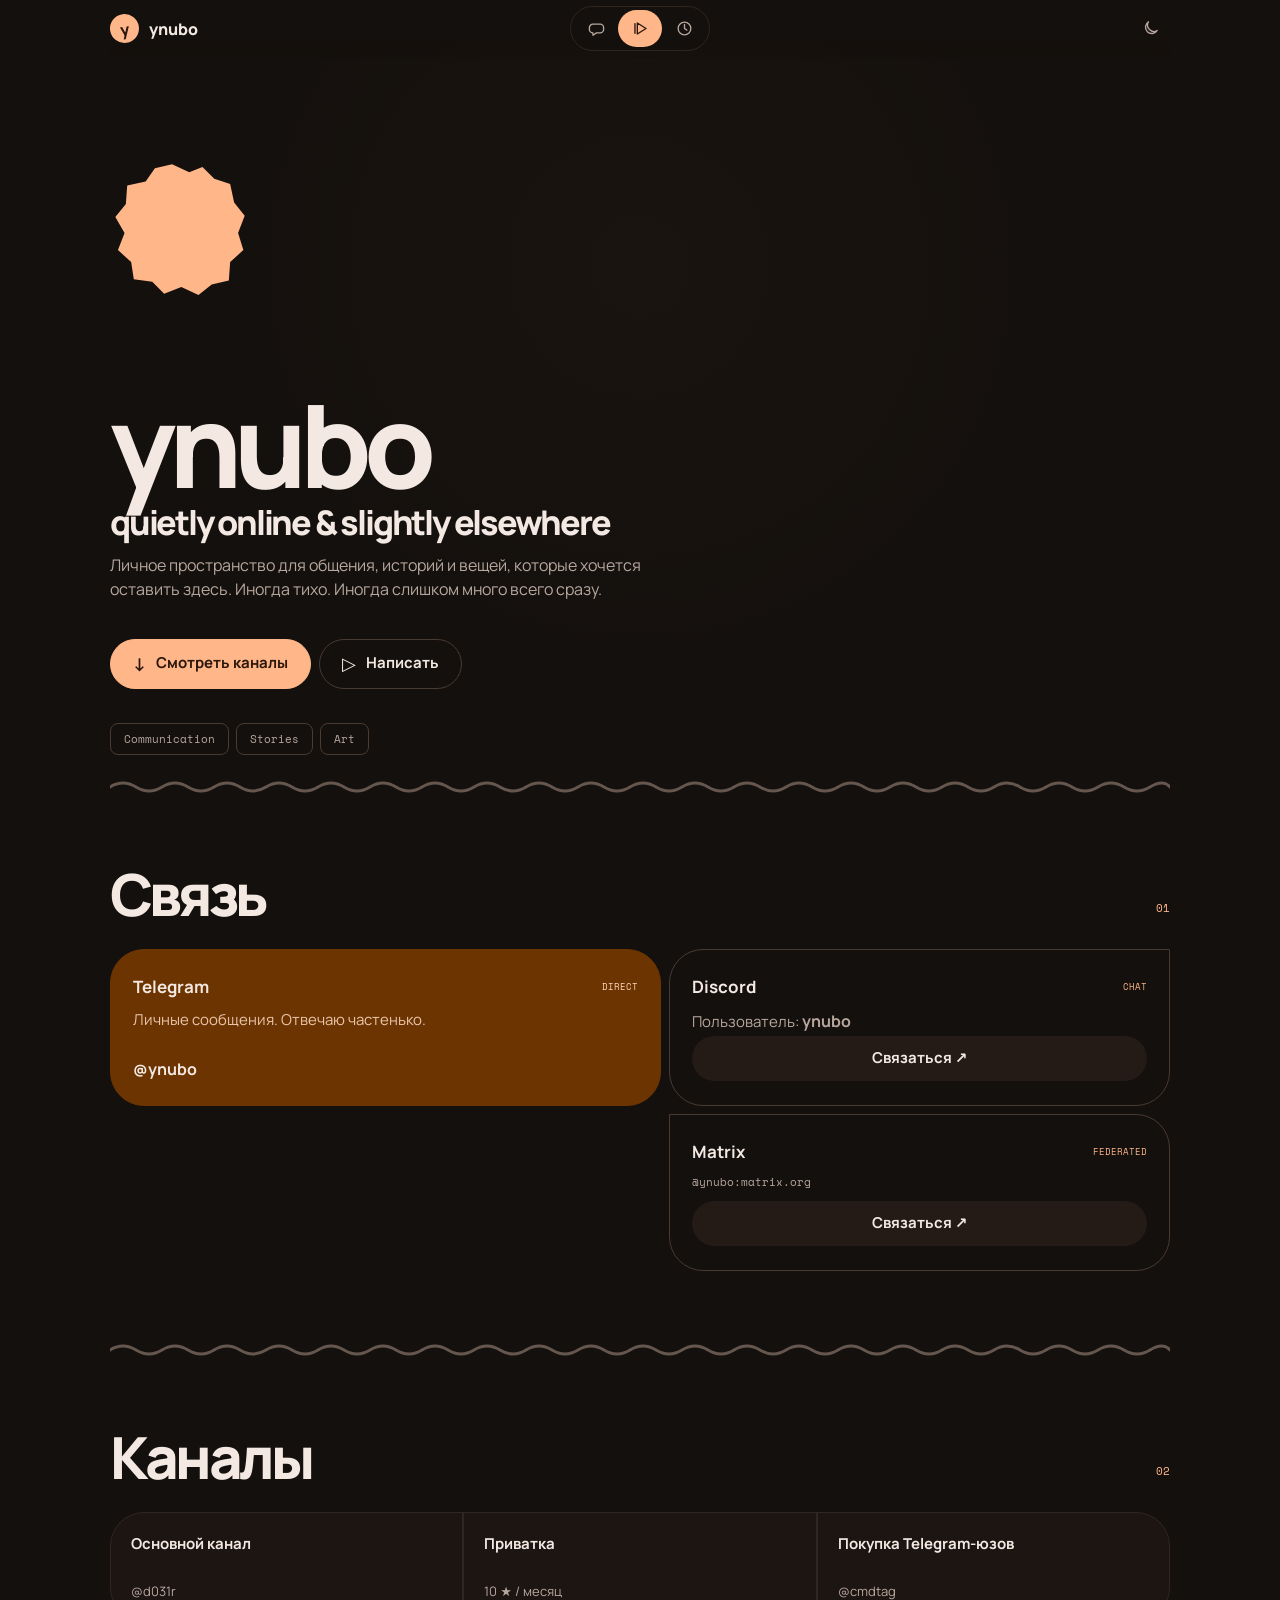
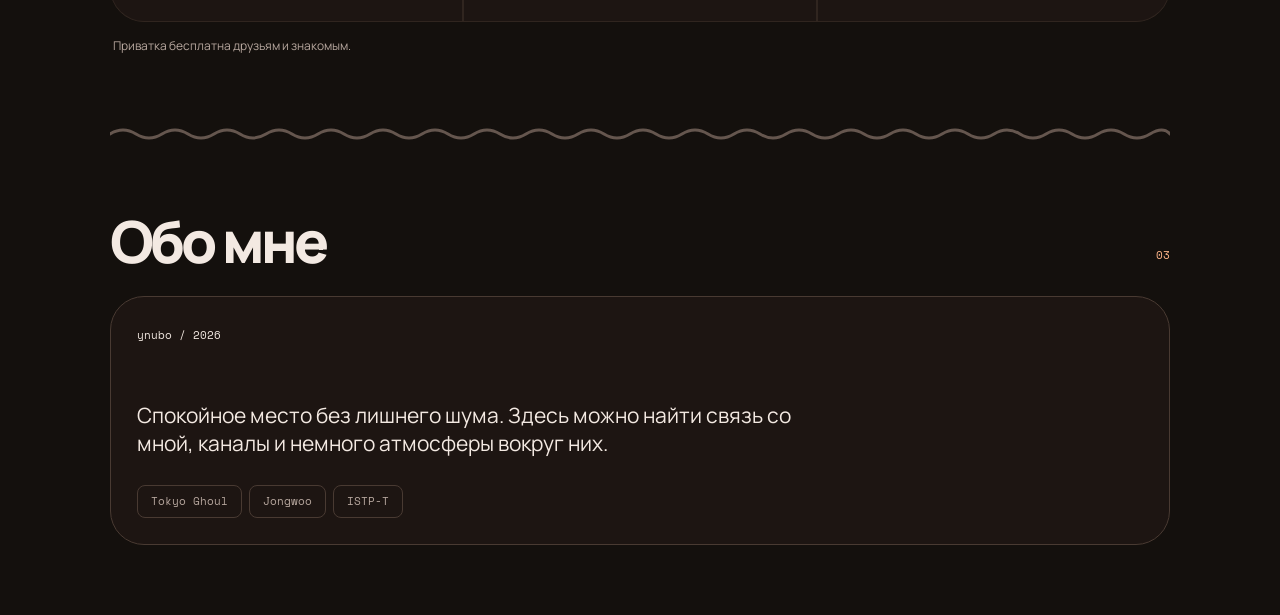
==== commit cd2f64c2: "remake" ====
--- a/index.html
+++ b/index.html
@@ -3,95 +3,174 @@
 <head>
   <meta charset="utf-8">
   <meta name="viewport" content="width=device-width, initial-scale=1">
-  <title>ynubo — personal page</title>
-  <meta name="description" content="ynubo — links, channels and contacts.">
+  <title>ynubo</title>
+  <meta name="description" content="ynubo — связь и каналы">
+  <link rel="preconnect" href="https://fonts.googleapis.com">
+  <link rel="preconnect" href="https://fonts.gstatic.com" crossorigin>
+  <link href="https://fonts.googleapis.com/css2?family=Manrope:wght@400;500;600;700;800&family=Space+Mono:wght@400;700&display=swap" rel="stylesheet">
   <link rel="stylesheet" href="style.css">
 </head>
 <body>
-  <header class="topbar">
-    <a class="brand" href="#top">ynubo</a>
-    <nav>
-      <a href="#contact">Связь</a>
-      <a href="#channels">Каналы</a>
-    </nav>
-  </header>
+  <div class="site-shell" id="top">
+    <header class="topbar">
+      <a class="mini-brand" href="#top" aria-label="ynubo">
+        <span class="mini-avatar">y</span>
+        <span>ynubo</span>
+      </a>
 
-  <main id="top">
-    <section class="hero">
-      <div class="eyebrow">Jongwoo &amp; Tokyo Ghoul atmosphere</div>
-      <h1>ynubo</h1>
-      <p class="lead">
-        немного тишины, немного людей и пространство, куда можно возвращаться.
-      </p>
-      <div class="hero-actions">
-        <a class="button" href="https://t.me/ynubo" target="_blank" rel="noopener">Написать</a>
-        <a class="text-link" href="#channels">Смотреть каналы →</a>
-      </div>
-      <div class="tags" aria-label="Темы">
-        <span>Communication</span>
-        <span>Stories</span>
-        <span>Art</span>
-      </div>
-    </section>
+      <nav class="md-nav" aria-label="Навигация">
+        <a class="nav-item active" href="#contact" title="Связь">
+          <svg viewBox="0 0 24 24" aria-hidden="true"><path d="M7.5 6.5h9A4.5 4.5 0 0 1 21 11v2a4.5 4.5 0 0 1-4.5 4.5H12l-4.5 3v-3H7.5A4.5 4.5 0 0 1 3 13v-2a4.5 4.5 0 0 1 4.5-4.5Z"/></svg>
+        </a>
+        <a class="nav-item" href="#channels" title="Каналы">
+          <svg viewBox="0 0 24 24" aria-hidden="true"><path d="M8 5v14l11-7L8 5Zm-3 1v12"/></svg>
+        </a>
+        <a class="nav-item" href="#about" title="О странице">
+          <svg viewBox="0 0 24 24" aria-hidden="true"><path d="M12 7v5l3 2m5-2a8 8 0 1 1-16 0 8 8 0 0 1 16 0Z"/></svg>
+        </a>
+      </nav>
 
-    <section id="contact" class="section">
-      <div class="section-head">
-        <span class="number">01</span>
-        <h2>Связь</h2>
+      <button class="theme-toggle" id="themeToggle" aria-label="Сменить тему">
+        <svg viewBox="0 0 24 24" aria-hidden="true"><path d="M20.5 14.5A8 8 0 0 1 9.5 3.5 8.01 8.01 0 1 0 20.5 14.5Z"/></svg>
+      </button>
+    </header>
+
+    <main>
+      <section class="hero">
+        <div class="blob" aria-hidden="true"></div>
+        <div class="hero-copy">
+          <h1>ynubo</h1>
+          <h2>quietly online &amp; slightly elsewhere</h2>
+          <p>
+            Личное пространство для общения, историй и вещей, которые хочется
+            оставить здесь. Иногда тихо. Иногда слишком много всего сразу.
+          </p>
+
+          <div class="hero-actions">
+            <a class="md-button filled" href="#channels">
+              <span class="icon">↓</span>
+              Смотреть каналы
+            </a>
+            <a class="md-button outlined" href="https://t.me/ynubo" target="_blank" rel="noopener">
+              <span class="icon">▷</span>
+              Написать
+            </a>
+          </div>
+
+          <div class="chips" aria-label="Темы">
+            <span>Communication</span>
+            <span>Stories</span>
+            <span>Art</span>
+          </div>
+        </div>
+      </section>
+
+      <div class="wave" aria-hidden="true">
+        <svg viewBox="0 0 1060 18" preserveAspectRatio="none">
+          <path d="M0 9 Q 13 1 26 9 T52 9 T78 9 T104 9 T130 9 T156 9 T182 9 T208 9 T234 9 T260 9 T286 9 T312 9 T338 9 T364 9 T390 9 T416 9 T442 9 T468 9 T494 9 T520 9 T546 9 T572 9 T598 9 T624 9 T650 9 T676 9 T702 9 T728 9 T754 9 T780 9 T806 9 T832 9 T858 9 T884 9 T910 9 T936 9 T962 9 T988 9 T1014 9 T1040 9 T1060 9" />
+        </svg>
       </div>
 
-      <div class="contact-grid">
-        <a class="card" href="https://t.me/ynubo" target="_blank" rel="noopener">
-          <span class="card-kicker">Telegram</span>
-          <strong>@ynubo</strong>
-          <span class="muted">Личные сообщения</span>
-        </a>
+      <section class="section" id="contact">
+        <div class="section-title">
+          <h2>Связь</h2>
+          <span>01</span>
+        </div>
 
-        <a class="card" href="https://discord.com/" target="_blank" rel="noopener">
-          <span class="card-kicker">Discord</span>
-          <strong>ynubo</strong>
-          <span class="muted">Связь и общение</span>
-        </a>
+        <div class="contact-grid">
+          <a class="contact-card primary" href="https://t.me/ynubo" target="_blank" rel="noopener">
+            <div>
+              <div class="card-top">
+                <strong>Telegram</strong>
+                <small>DIRECT</small>
+              </div>
+              <p>Личные сообщения. Отвечаю частенько.</p>
+            </div>
+            <b>@ynubo</b>
+          </a>
 
-        <a class="card" href="https://matrix.to/#/@ynubo:matrix.org" target="_blank" rel="noopener">
-          <span class="card-kicker">Matrix</span>
-          <strong>@ynubo:matrix.org</strong>
-          <span class="muted">Federated</span>
-        </a>
-      </div>
-    </section>
+          <a class="contact-card" href="https://discord.com/" target="_blank" rel="noopener">
+            <div>
+              <div class="card-top">
+                <strong>Discord</strong>
+                <small>CHAT</small>
+              </div>
+              <p>Пользователь: <b>ynubo</b></p>
+            </div>
+            <span class="wide-action">Связаться ↗</span>
+          </a>
 
-    <section id="channels" class="section">
-      <div class="section-head">
-        <span class="number">02</span>
-        <h2>Каналы</h2>
+          <a class="contact-card" href="https://matrix.to/#/@ynubo:matrix.org" target="_blank" rel="noopener">
+            <div>
+              <div class="card-top">
+                <strong>Matrix</strong>
+                <small>FEDERATED</small>
+              </div>
+              <p class="mono">@ynubo:matrix.org</p>
+            </div>
+            <span class="wide-action">Связаться ↗</span>
+          </a>
+        </div>
+      </section>
+
+      <div class="wave" aria-hidden="true">
+        <svg viewBox="0 0 1060 18" preserveAspectRatio="none">
+          <path d="M0 9 Q 13 1 26 9 T52 9 T78 9 T104 9 T130 9 T156 9 T182 9 T208 9 T234 9 T260 9 T286 9 T312 9 T338 9 T364 9 T390 9 T416 9 T442 9 T468 9 T494 9 T520 9 T546 9 T572 9 T598 9 T624 9 T650 9 T676 9 T702 9 T728 9 T754 9 T780 9 T806 9 T832 9 T858 9 T884 9 T910 9 T936 9 T962 9 T988 9 T1014 9 T1040 9 T1060 9" />
+        </svg>
       </div>
 
-      <div class="link-list">
-        <a class="list-item" href="https://t.me/d031r" target="_blank" rel="noopener">
-          <span>Основной канал</span>
-          <span>@d031r ↗</span>
-        </a>
+      <section class="section" id="channels">
+        <div class="section-title">
+          <h2>Каналы</h2>
+          <span>02</span>
+        </div>
 
-        <a class="list-item" href="https://t.me/+hswo9AUvwiliYjli" target="_blank" rel="noopener">
-          <span>Приватка</span>
-          <span>10 ★ / месяц ↗</span>
-        </a>
+        <div class="channel-grid">
+          <a class="channel" href="https://t.me/d031r" target="_blank" rel="noopener">
+            <strong>Основной канал</strong>
+            <span>@d031r</span>
+          </a>
+          <a class="channel" href="https://t.me/+hswo9AUvwiliYjli" target="_blank" rel="noopener">
+            <strong>Приватка</strong>
+            <span>10 ★ / месяц</span>
+          </a>
+          <a class="channel" href="https://t.me/cmdtag" target="_blank" rel="noopener">
+            <strong>Покупка Telegram-юзов</strong>
+            <span>@cmdtag</span>
+          </a>
+        </div>
 
-        <a class="list-item" href="https://t.me/cmdtag" target="_blank" rel="noopener">
-          <span>Покупка Telegram-юзов</span>
-          <span>@cmdtag ↗</span>
-        </a>
+        <p class="note">Приватка бесплатна друзьям и знакомым.</p>
+      </section>
+
+      <div class="wave" aria-hidden="true">
+        <svg viewBox="0 0 1060 18" preserveAspectRatio="none">
+          <path d="M0 9 Q 13 1 26 9 T52 9 T78 9 T104 9 T130 9 T156 9 T182 9 T208 9 T234 9 T260 9 T286 9 T312 9 T338 9 T364 9 T390 9 T416 9 T442 9 T468 9 T494 9 T520 9 T546 9 T572 9 T598 9 T624 9 T650 9 T676 9 T702 9 T728 9 T754 9 T780 9 T806 9 T832 9 T858 9 T884 9 T910 9 T936 9 T962 9 T988 9 T1014 9 T1040 9 T1060 9" />
+        </svg>
       </div>
 
-      <p class="small-note">Бесплатно для друзей и знакомых.</p>
-    </section>
-  </main>
+      <section class="section about" id="about">
+        <div class="section-title">
+          <h2>Обо мне</h2>
+          <span>03</span>
+        </div>
+        <div class="about-card">
+          <span class="mono">ynubo / 2026</span>
+          <p>
+            Спокойное место без лишнего шума. Здесь можно найти связь со мной,
+            каналы и немного атмосферы вокруг них.
+          </p>
+          <div class="about-tags">
+            <span>Tokyo Ghoul</span>
+            <span>Jongwoo</span>
+            <span>ISTP-T</span>
+          </div>
+        </div>
+      </section>
+    </main>
 
-  <footer>
-    <span>© 2026 ynubo</span>
-    <span>no cookies, no tracking, no noise.</span>
-  </footer>
+    <button class="to-top" id="toTop" aria-label="Наверх">↑</button>
+  </div>
 
   <script src="script.js"></script>
 </body>
--- a/style.css
+++ b/style.css
@@ -1,28 +1,52 @@
 :root {
-  --bg: #0a0a0a;
-  --fg: #f1f1ed;
-  --muted: #8c8c88;
-  --line: #252525;
-  --hover: #d8d8d2;
-  --accent: #f1f1ed;
-  --max: 1120px;
+  --bg: #14100d;
+  --surface: #1d1512;
+  --surface-2: #241b17;
+  --outline: #493a32;
+  --outline-soft: #30251f;
+  --text: #f3e9e2;
+  --muted: #b7a79e;
+  --accent: #ffb689;
+  --accent-deep: #6c3401;
+  --accent-text: #2b170b;
+  --wave: #65564e;
+  --content: 1060px;
+  --radius-xl: 34px;
+  --radius-lg: 25px;
+  --radius-md: 17px;
 }
 
 * { box-sizing: border-box; }
 
 html {
   scroll-behavior: smooth;
+  background: var(--bg);
 }
 
 body {
   margin: 0;
-  background: var(--bg);
-  color: var(--fg);
-  font-family: Inter, ui-sans-serif, system-ui, -apple-system, BlinkMacSystemFont,
-    "Segoe UI", sans-serif;
+  min-width: 320px;
+  background:
+    radial-gradient(circle at 50% 12%, rgba(255,182,137,.025), transparent 26rem),
+    var(--bg);
+  color: var(--text);
+  font-family: "Manrope", system-ui, sans-serif;
   font-size: 15px;
-  line-height: 1.55;
-  letter-spacing: -0.01em;
+  line-height: 1.5;
+}
+
+body.light {
+  --bg: #f7eee8;
+  --surface: #eee4dd;
+  --surface-2: #e7dcd5;
+  --outline: #b9aaa0;
+  --outline-soft: #d4c7bf;
+  --text: #241a15;
+  --muted: #6e6059;
+  --accent: #ef9d6b;
+  --accent-deep: #b95d13;
+  --accent-text: #2a160c;
+  --wave: #9b897e;
 }
 
 a {
@@ -30,245 +54,502 @@
   text-decoration: none;
 }
 
+button {
+  font: inherit;
+}
+
+.site-shell {
+  width: min(var(--content), calc(100% - 48px));
+  margin: 0 auto;
+}
+
 .topbar {
+  height: 58px;
   position: sticky;
   top: 0;
-  z-index: 10;
-  width: min(var(--max), calc(100% - 48px));
-  margin: 0 auto;
-  padding: 22px 0;
-  display: flex;
+  z-index: 20;
+  display: grid;
+  grid-template-columns: 1fr auto 1fr;
   align-items: center;
-  justify-content: space-between;
-  background: linear-gradient(to bottom, rgba(10,10,10,.96), rgba(10,10,10,.72), transparent);
+  border-bottom: 1px solid transparent;
+  background: linear-gradient(var(--bg) 68%, transparent);
   backdrop-filter: blur(8px);
 }
 
-.brand {
+.topbar.scrolled {
+  border-bottom-color: var(--outline-soft);
+}
+
+.mini-brand {
+  display: inline-flex;
+  width: max-content;
+  align-items: center;
+  gap: 10px;
+  font-size: 16px;
+  font-weight: 800;
+}
+
+.mini-avatar {
+  width: 29px;
+  height: 29px;
+  display: grid;
+  place-items: center;
+  border-radius: 50%;
+  background: var(--accent);
+  color: var(--accent-text);
+  font-weight: 800;
+  transform: rotate(-8deg);
+}
+
+.md-nav {
+  display: flex;
+  align-items: center;
+  padding: 3px;
+  border: 1px solid var(--outline-soft);
+  border-radius: 999px;
+  background: rgba(20,16,13,.78);
+}
+
+.light .md-nav {
+  background: rgba(247,238,232,.78);
+}
+
+.nav-item {
+  width: 44px;
+  height: 37px;
+  display: grid;
+  place-items: center;
+  border-radius: 999px;
+  color: var(--muted);
+  transition: .2s ease;
+}
+
+.nav-item svg, .theme-toggle svg {
+  width: 19px;
+  height: 19px;
+  fill: none;
+  stroke: currentColor;
+  stroke-width: 1.7;
+  stroke-linecap: round;
+  stroke-linejoin: round;
+}
+
+.nav-item.active,
+.nav-item:hover {
+  background: var(--accent);
+  color: var(--accent-text);
+}
+
+.theme-toggle {
+  justify-self: end;
+  width: 40px;
+  height: 40px;
+  border: 0;
+  background: transparent;
+  color: var(--muted);
+  cursor: pointer;
+  display: grid;
+  place-items: center;
+}
+
+.hero {
+  min-height: 720px;
+  padding-top: 105px;
+  position: relative;
+}
+
+.hero-copy {
+  width: 620px;
+  position: relative;
+  z-index: 2;
+}
+
+.blob {
+  width: 132px;
+  height: 132px;
+  position: absolute;
+  top: 105px;
+  left: 4px;
+  background: var(--accent);
+  clip-path: polygon(
+    44% 1%, 57% 7%, 67% 3%, 76% 12%, 88% 16%,
+    91% 30%, 99% 40%, 94% 53%, 98% 66%, 88% 75%,
+    87% 89%, 74% 92%, 64% 100%, 51% 94%, 38% 99%,
+    29% 90%, 15% 88%, 13% 75%, 3% 66%, 8% 53%,
+    1% 41%, 9% 31%, 10% 17%, 24% 14%, 31% 4%
+  );
+}
+
+h1, h2 {
+  font-weight: 800;
+  letter-spacing: -.065em;
+}
+
+.hero h1 {
+  margin: 230px 0 8px;
+  font-size: clamp(76px, 9vw, 128px);
+  line-height: .9;
+}
+
+.hero h2 {
+  margin: 0 0 14px;
+  font-size: clamp(25px, 3vw, 34px);
+  line-height: 1;
+}
+
+.hero p {
+  width: 580px;
+  margin: 0;
+  color: var(--muted);
+  font-size: 16px;
+}
+
+.hero-actions {
+  display: flex;
+  gap: 8px;
+  margin-top: 38px;
+}
+
+.md-button {
+  min-height: 50px;
+  padding: 0 22px;
+  border-radius: 999px;
+  border: 1px solid var(--outline);
+  display: inline-flex;
+  align-items: center;
+  gap: 10px;
   font-weight: 700;
-  letter-spacing: -0.04em;
-}
-
-nav {
-  display: flex;
-  gap: 22px;
-  color: var(--muted);
-  font-size: 13px;
-}
-
-nav a, .text-link {
-  transition: color .2s ease;
-}
-
-nav a:hover, .text-link:hover {
-  color: var(--fg);
-}
-
-main {
-  width: min(var(--max), calc(100% - 48px));
-  margin: 0 auto;
-}
-
-.hero {
-  min-height: 76vh;
-  display: flex;
-  flex-direction: column;
-  justify-content: center;
-  padding: 90px 0 120px;
-}
-
-.eyebrow {
-  color: var(--muted);
-  font-size: 12px;
-  text-transform: uppercase;
-  letter-spacing: .16em;
-  margin-bottom: 18px;
-}
-
-h1 {
+  transition: transform .18s ease, background .18s ease, border-color .18s ease;
+}
+
+.md-button:hover {
+  transform: translateY(-2px);
+}
+
+.md-button.filled {
+  border-color: var(--accent);
+  background: var(--accent);
+  color: var(--accent-text);
+}
+
+.md-button.outlined {
+  background: transparent;
+}
+
+.icon {
+  font-size: 18px;
+}
+
+.chips {
+  display: flex;
+  gap: 7px;
+  margin-top: 34px;
+}
+
+.chips span, .about-tags span {
+  padding: 7px 13px;
+  border: 1px solid var(--outline);
+  border-radius: 8px;
+  color: var(--muted);
+  font-family: "Space Mono", monospace;
+  font-size: 11px;
+}
+
+.wave {
+  width: 100%;
+  height: 18px;
+  overflow: hidden;
+  margin: 0 0 70px;
+}
+
+.wave svg {
+  width: 100%;
+  height: 18px;
+}
+
+.wave path {
+  fill: none;
+  stroke: var(--wave);
+  stroke-width: 3;
+  stroke-linecap: round;
+}
+
+.section {
+  padding-bottom: 70px;
+}
+
+.section-title {
+  display: grid;
+  grid-template-columns: 1fr auto;
+  align-items: end;
+  margin-bottom: 28px;
+}
+
+.section-title h2 {
   margin: 0;
-  font-size: clamp(64px, 12vw, 150px);
-  line-height: .88;
-  letter-spacing: -.075em;
-  font-weight: 700;
-}
-
-.lead {
-  max-width: 620px;
-  margin: 34px 0 28px;
-  color: #b2b2ad;
-  font-size: clamp(18px, 2vw, 23px);
-}
-
-.hero-actions {
-  display: flex;
-  align-items: center;
-  gap: 24px;
-  margin-bottom: 70px;
-}
-
-.button {
-  border: 1px solid var(--fg);
-  padding: 11px 18px;
-  transition: background .2s ease, color .2s ease;
-}
-
-.button:hover {
-  background: var(--fg);
-  color: var(--bg);
-}
-
-.tags {
-  display: flex;
-  flex-wrap: wrap;
-  gap: 9px;
-}
-
-.tags span {
-  border: 1px solid var(--line);
-  padding: 7px 10px;
-  color: var(--muted);
-  font-size: 12px;
-}
-
-.section {
-  border-top: 1px solid var(--line);
-  padding: 34px 0 110px;
-}
-
-.section-head {
-  display: grid;
-  grid-template-columns: 80px 1fr;
-  align-items: baseline;
-  margin-bottom: 34px;
-}
-
-.number {
-  color: #666;
-  font-variant-numeric: tabular-nums;
-  font-size: 12px;
-}
-
-h2 {
-  margin: 0;
-  font-size: clamp(32px, 5vw, 58px);
-  line-height: 1;
-  letter-spacing: -.055em;
+  font-size: clamp(44px, 5vw, 58px);
+  line-height: .95;
+}
+
+.section-title span {
+  margin-bottom: 5px;
+  color: var(--accent);
+  font-family: "Space Mono", monospace;
+  font-size: 11px;
 }
 
 .contact-grid {
   display: grid;
-  grid-template-columns: repeat(3, 1fr);
-  gap: 1px;
-  background: var(--line);
-  border: 1px solid var(--line);
-}
-
-.card {
-  min-height: 190px;
-  padding: 24px;
-  background: var(--bg);
+  grid-template-columns: 1.1fr 1fr;
+  gap: 8px;
+}
+
+.contact-card {
+  min-height: 157px;
+  padding: 24px 22px;
+  border: 1px solid var(--outline);
+  border-radius: 0 var(--radius-xl) var(--radius-xl) 0;
+  background: transparent;
   display: flex;
   flex-direction: column;
   justify-content: space-between;
-  transition: background .2s ease;
-}
-
-.card:hover {
-  background: #111;
-}
-
-.card-kicker {
-  color: var(--muted);
-  font-size: 12px;
-}
-
-.card strong {
-  font-size: 21px;
-  font-weight: 500;
-  letter-spacing: -.035em;
-}
-
-.muted, .small-note {
-  color: var(--muted);
-  font-size: 13px;
-}
-
-.link-list {
-  border-top: 1px solid var(--line);
-}
-
-.list-item {
-  min-height: 76px;
-  border-bottom: 1px solid var(--line);
+  transition: transform .2s ease, background .2s ease;
+}
+
+.contact-card:hover,
+.channel:hover,
+.about-card:hover {
+  transform: translateY(-2px);
+}
+
+.contact-card.primary {
+  background: var(--accent-deep);
+  border-color: var(--accent-deep);
+  border-radius: var(--radius-xl);
+}
+
+.contact-card:nth-child(2) {
+  border-radius: var(--radius-xl) 0 var(--radius-xl) var(--radius-xl);
+}
+
+.contact-card:nth-child(3) {
+  grid-column: 2;
+  border-radius: 0 var(--radius-xl) var(--radius-xl) var(--radius-xl);
+}
+
+.card-top {
   display: flex;
   justify-content: space-between;
   align-items: center;
-  gap: 20px;
-  transition: padding .2s ease, color .2s ease;
-}
-
-.list-item:hover {
-  padding-left: 10px;
-  color: var(--hover);
-}
-
-.list-item span:last-child {
+  gap: 15px;
+}
+
+.card-top strong {
+  font-size: 17px;
+}
+
+.card-top small {
+  color: var(--accent);
+  font-family: "Space Mono", monospace;
+  font-size: 9px;
+}
+
+.primary .card-top small {
+  color: #ffd7bd;
+}
+
+.contact-card p {
+  margin: 9px 0 0;
+  color: var(--muted);
+}
+
+.primary p {
+  color: #e9c5ac;
+}
+
+.contact-card b {
+  font-size: 16px;
+}
+
+.wide-action {
+  min-height: 45px;
+  padding: 11px 16px;
+  display: block;
+  border-radius: 999px;
+  text-align: center;
+  background: var(--surface-2);
+  font-weight: 700;
+}
+
+.mono {
+  font-family: "Space Mono", monospace;
+  font-size: 11px;
+}
+
+.channel-grid {
+  display: grid;
+  grid-template-columns: repeat(3, 1fr);
+  gap: 2px;
+  overflow: hidden;
+  border-radius: var(--radius-xl);
+  background: var(--outline-soft);
+  border: 1px solid var(--outline-soft);
+}
+
+.channel {
+  min-height: 108px;
+  padding: 20px;
+  background: var(--surface);
+  display: flex;
+  flex-direction: column;
+  justify-content: space-between;
+  transition: transform .2s ease, background .2s ease;
+}
+
+.channel:hover {
+  background: var(--surface-2);
+}
+
+.channel strong {
+  font-size: 15px;
+}
+
+.channel span {
   color: var(--muted);
   font-size: 13px;
 }
 
-.small-note {
-  margin-top: 18px;
-}
-
-footer {
-  width: min(var(--max), calc(100% - 48px));
-  margin: 0 auto;
-  padding: 24px 0 35px;
-  border-top: 1px solid var(--line);
-  display: flex;
-  justify-content: space-between;
-  gap: 20px;
-  color: #5e5e5b;
-  font-size: 11px;
-}
-
-@media (max-width: 700px) {
-  .topbar, main, footer {
-    width: min(var(--max), calc(100% - 30px));
-  }
-
-  nav {
-    gap: 12px;
+.note {
+  color: var(--muted);
+  font-size: 12px;
+  margin: 15px 3px 0;
+}
+
+.about-card {
+  min-height: 220px;
+  padding: 26px;
+  border: 1px solid var(--outline);
+  border-radius: var(--radius-xl);
+  background: var(--surface);
+  transition: transform .2s ease;
+}
+
+.about-card p {
+  max-width: 700px;
+  margin: 55px 0 28px;
+  font-size: 21px;
+  line-height: 1.35;
+}
+
+.about-tags {
+  display: flex;
+  flex-wrap: wrap;
+  gap: 7px;
+}
+
+.to-top {
+  position: fixed;
+  right: 25px;
+  bottom: 24px;
+  width: 48px;
+  height: 48px;
+  border: 1px solid var(--outline);
+  border-radius: 15px;
+  background: var(--surface);
+  color: var(--text);
+  cursor: pointer;
+  font-size: 22px;
+  opacity: 0;
+  pointer-events: none;
+  transition: .2s ease;
+}
+
+.to-top.visible {
+  opacity: 1;
+  pointer-events: auto;
+}
+
+@media (max-width: 800px) {
+  .site-shell {
+    width: min(100% - 28px, var(--content));
+  }
+
+  .topbar {
+    grid-template-columns: 1fr auto auto;
+  }
+
+  .md-nav {
+    justify-self: center;
   }
 
   .hero {
-    min-height: 70vh;
-    padding-top: 70px;
-  }
-
-  .hero-actions {
-    margin-bottom: 45px;
+    min-height: 650px;
+    padding-top: 80px;
+  }
+
+  .blob {
+    top: 75px;
+    width: 100px;
+    height: 100px;
+  }
+
+  .hero h1 {
+    margin-top: 185px;
+    font-size: clamp(65px, 18vw, 100px);
+  }
+
+  .hero p {
+    width: 100%;
   }
 
   .contact-grid {
     grid-template-columns: 1fr;
   }
 
-  .section-head {
-    grid-template-columns: 48px 1fr;
-  }
-
-  .list-item {
-    min-height: 68px;
-    align-items: flex-start;
-    padding: 16px 0;
+  .contact-card,
+  .contact-card.primary,
+  .contact-card:nth-child(2),
+  .contact-card:nth-child(3) {
+    grid-column: auto;
+    border-radius: var(--radius-xl);
+  }
+
+  .channel-grid {
+    grid-template-columns: 1fr;
+  }
+}
+
+@media (max-width: 520px) {
+  .mini-brand span:last-child {
+    display: none;
+  }
+
+  .nav-item {
+    width: 39px;
+  }
+
+  .theme-toggle {
+    width: 34px;
+  }
+
+  .hero {
+    min-height: 600px;
+  }
+
+  .hero h2 {
+    font-size: 23px;
+  }
+
+  .hero-actions {
     flex-direction: column;
-    gap: 4px;
-  }
-
-  footer {
-    flex-direction: column;
-  }
-}
+    align-items: stretch;
+  }
+
+  .md-button {
+    justify-content: center;
+  }
+
+  .section-title h2 {
+    font-size: 42px;
+  }
+}
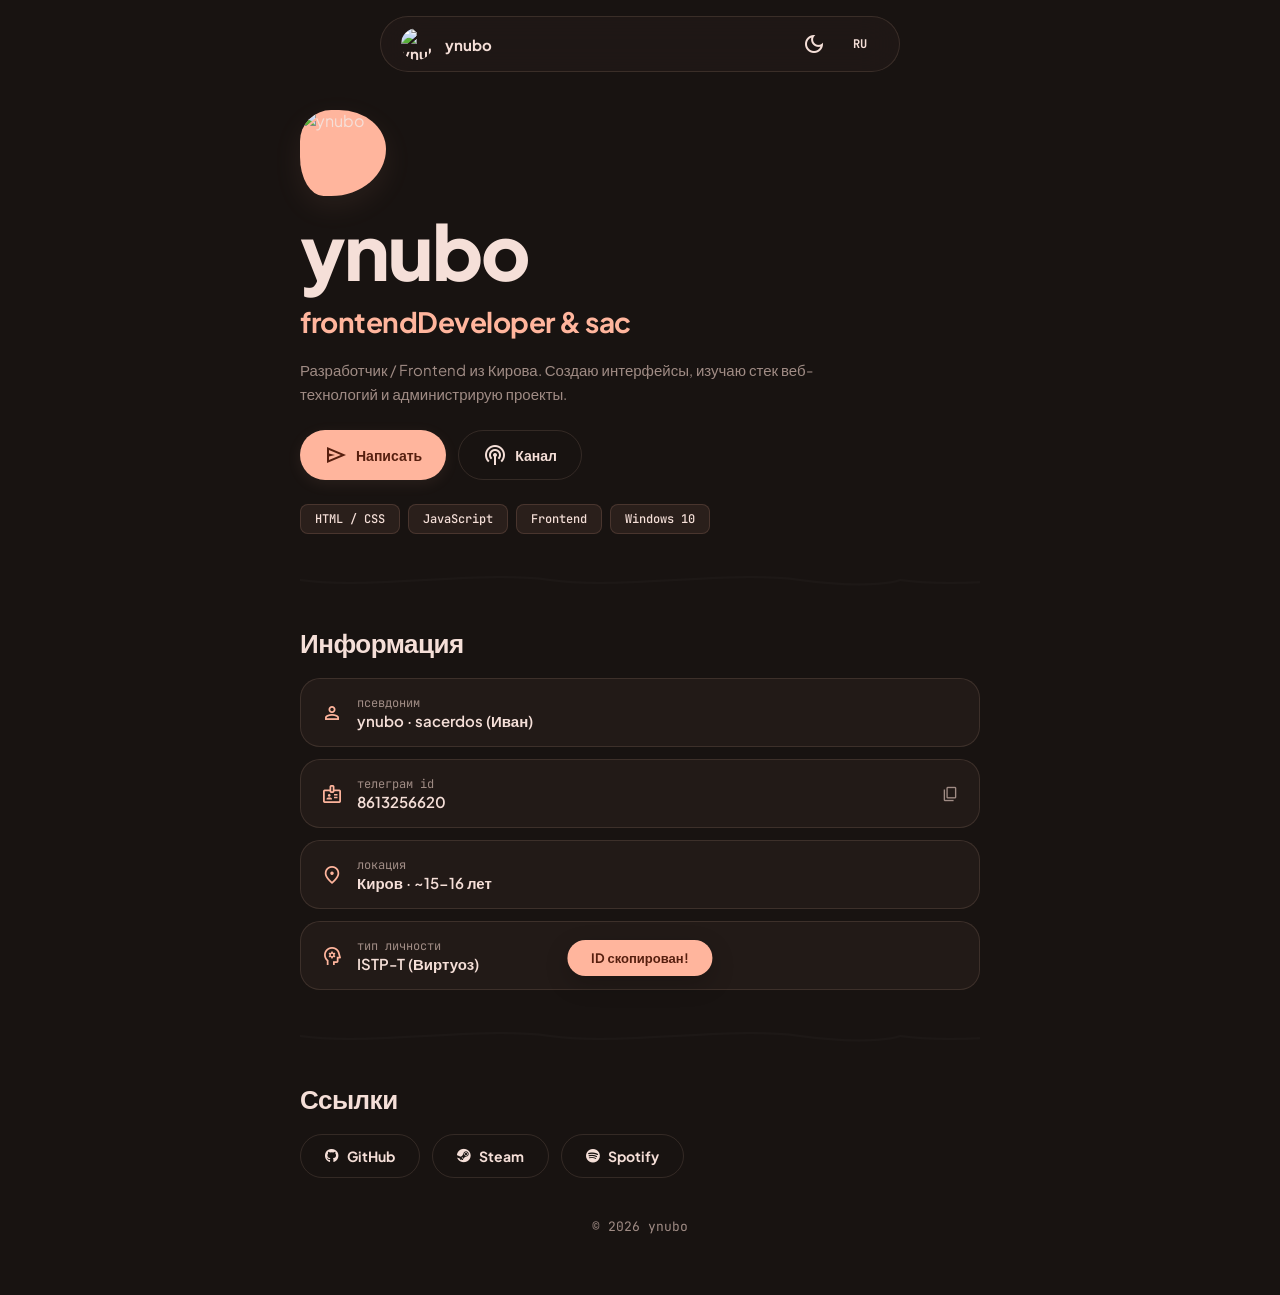
==== commit 3f32bab7: "delete remake. remove old version site" ====
--- a/index.html
+++ b/index.html
@@ -1,177 +1,639 @@
-<!doctype html>
+<!DOCTYPE html>
 <html lang="ru">
 <head>
-  <meta charset="utf-8">
-  <meta name="viewport" content="width=device-width, initial-scale=1">
-  <title>ynubo</title>
-  <meta name="description" content="ynubo — связь и каналы">
+  <meta charset="UTF-8">
+  <meta name="viewport" content="width=device-width, initial-scale=1.0">
+  <meta name="theme-color" content="#181311">
+  <meta name="description" content="ynubo // sacerdos — developer / Frontend">
+  <meta property="og:title" content="ynubo // bio">
+  <meta property="og:description" content="developer / Frontend">
+  <meta property="og:image" content="https://i.ibb.co/5gjqPwNk/photo-2026-08-26-13-14-52.jpg">
+  <title>ynubo // bio</title>
+
+  <link rel="icon" href="https://i.ibb.co/5gjqPwNk/photo-2026-08-26-13-14-52.jpg">
   <link rel="preconnect" href="https://fonts.googleapis.com">
   <link rel="preconnect" href="https://fonts.gstatic.com" crossorigin>
-  <link href="https://fonts.googleapis.com/css2?family=Manrope:wght@400;500;600;700;800&family=Space+Mono:wght@400;700&display=swap" rel="stylesheet">
-  <link rel="stylesheet" href="style.css">
+  <link href="https://fonts.googleapis.com/css2?family=Plus+Jakarta+Sans:wght@400;500;700;800&family=JetBrains+Mono:wght@400;500&display=swap" rel="stylesheet">
+  <link rel="stylesheet" href="https://fonts.googleapis.com/css2?family=Material+Symbols+Outlined:opsz,wght,FILL,GRAD@24,400,0,0" />
+  <link rel="stylesheet" href="https://cdnjs.cloudflare.com/ajax/libs/font-awesome/6.5.2/css/all.min.css">
+
+  <style>
+    /* Material Design 3 Expressive System (Темная и Светлая темы) */
+    :root {
+      --bg: #181311;
+      --surface: #221a17;
+      --surface-variant: #2d221e;
+      --outline: rgba(255, 203, 178, 0.12);
+      --primary: #ffb59d;
+      --on-primary: #561f0f;
+      --text: #f5dfd8;
+      --text-muted: #a08c85;
+      --chip-bg: rgba(255, 181, 157, 0.08);
+      --chip-border: rgba(255, 181, 157, 0.15);
+      --card-hover-shadow: rgba(255, 181, 157, 0.08);
+      --divider-opacity: 0.15;
+    }
+
+    [data-theme="light"] {
+      --bg: #fcf8f6;
+      --surface: #f4ebe6;
+      --surface-variant: #e8dcd5;
+      --outline: rgba(83, 67, 60, 0.15);
+      --primary: #9c432a;
+      --on-primary: #ffffff;
+      --text: #231916;
+      --text-muted: #705d56;
+      --chip-bg: rgba(156, 67, 42, 0.08);
+      --chip-border: rgba(156, 67, 42, 0.2);
+      --card-hover-shadow: rgba(156, 67, 42, 0.12);
+      --divider-opacity: 0.25;
+    }
+
+    * { box-sizing: border-box; margin: 0; padding: 0; }
+
+    ::view-transition-old(root),
+    ::view-transition-new(root) {
+      animation-duration: 0.5s;
+    }
+
+    body {
+      min-height: 100vh;
+      color: var(--text);
+      background: var(--bg);
+      font-family: 'Plus Jakarta Sans', sans-serif;
+      -webkit-font-smoothing: antialiased;
+      display: flex;
+      flex-direction: column;
+      align-items: center;
+      transition: background 0.4s ease, color 0.4s ease;
+      padding-bottom: 60px;
+      overflow-x: hidden;
+    }
+
+    a { color: inherit; text-decoration: none; }
+    button { font: inherit; border: none; background: none; cursor: pointer; }
+
+    /* Top Floating Navigation Bar */
+    .nav-bar {
+      position: fixed;
+      top: 16px;
+      z-index: 100;
+      display: flex;
+      align-items: center;
+      justify-content: space-between;
+      gap: 20px;
+      padding: 8px 20px;
+      width: min(520px, calc(100% - 32px));
+      background: rgba(34, 26, 23, 0.75);
+      border: 1px solid var(--outline);
+      border-radius: 100px;
+      backdrop-filter: blur(20px);
+      -webkit-backdrop-filter: blur(20px);
+      transition: all 0.3s cubic-bezier(0.34, 1.56, 0.64, 1);
+      animation: slideDown 0.8s cubic-bezier(0.16, 1, 0.3, 1);
+    }
+
+    [data-theme="light"] .nav-bar {
+      background: rgba(244, 235, 230, 0.85);
+    }
+
+    .brand {
+      display: flex;
+      align-items: center;
+      gap: 12px;
+      font-weight: 700;
+      font-size: 15px;
+    }
+
+    .brand-avatar {
+      width: 32px;
+      height: 32px;
+      border-radius: 50%;
+      object-fit: cover;
+      transition: transform 0.4s ease;
+    }
+
+    .brand:hover .brand-avatar {
+      transform: rotate(15deg) scale(1.1);
+    }
+
+    .nav-right {
+      display: flex;
+      align-items: center;
+      gap: 8px;
+    }
+
+    .icon-btn {
+      width: 38px;
+      height: 38px;
+      border-radius: 50%;
+      display: flex;
+      align-items: center;
+      justify-content: center;
+      color: var(--text);
+      transition: all 0.3s ease;
+      position: relative;
+      overflow: hidden;
+    }
+
+    .icon-btn:hover {
+      background: var(--outline);
+      transform: scale(1.08);
+    }
+
+    .icon-btn:active {
+      transform: scale(0.92);
+    }
+
+    .icon-btn .material-symbols-outlined {
+      transition: transform 0.5s cubic-bezier(0.34, 1.56, 0.64, 1);
+    }
+
+    .icon-btn:hover .material-symbols-outlined {
+      transform: rotate(30deg);
+    }
+
+    /* Main Container */
+    .container {
+      width: min(680px, calc(100% - 32px));
+      margin-top: 110px;
+      animation: fadeIn 1s cubic-bezier(0.16, 1, 0.3, 1);
+    }
+
+    /* Hero Section */
+    .hero {
+      display: flex;
+      flex-direction: column;
+      align-items: flex-start;
+      gap: 16px;
+    }
+
+    .badge-blob {
+      width: 86px;
+      height: 86px;
+      background: var(--primary);
+      border-radius: 40% 60% 70% 30% / 40% 50% 60% 50%;
+      display: flex;
+      align-items: center;
+      justify-content: center;
+      animation: morph 8s ease-in-out infinite, float 4s ease-in-out infinite;
+      overflow: hidden;
+      box-shadow: 0 10px 30px var(--card-hover-shadow);
+    }
+
+    .badge-blob img {
+      width: 100%;
+      height: 100%;
+      object-fit: cover;
+    }
+
+    @keyframes morph {
+      0%, 100% { border-radius: 40% 60% 70% 30% / 40% 50% 60% 50%; }
+      34% { border-radius: 70% 30% 50% 50% / 30% 30% 70% 70%; }
+      67% { border-radius: 100% 60% 60% 100% / 100% 100% 60% 60%; }
+    }
+
+    @keyframes float {
+      0%, 100% { transform: translateY(0px); }
+      50% { transform: translateY(-8px); }
+    }
+
+    .hero-title {
+      font-size: clamp(48px, 8vw, 76px);
+      font-weight: 800;
+      letter-spacing: -2px;
+      line-height: 1;
+      color: var(--text);
+      transition: color 0.4s ease;
+    }
+
+    .hero-subtitle {
+      font-size: clamp(20px, 4vw, 28px);
+      font-weight: 700;
+      color: var(--primary);
+      letter-spacing: -0.5px;
+      min-height: 38px;
+    }
+
+    .hero-desc {
+      font-size: 15px;
+      line-height: 1.6;
+      color: var(--text-muted);
+      max-width: 580px;
+      transition: color 0.4s ease;
+    }
+
+    /* Action Buttons (MD3 Style) */
+    .cta-group {
+      display: flex;
+      flex-wrap: wrap;
+      gap: 12px;
+      margin-top: 8px;
+    }
+
+    .btn-md3 {
+      display: inline-flex;
+      align-items: center;
+      gap: 8px;
+      padding: 12px 24px;
+      border-radius: 100px;
+      font-size: 14px;
+      font-weight: 700;
+      transition: all 0.3s cubic-bezier(0.34, 1.56, 0.64, 1);
+      position: relative;
+      overflow: hidden;
+    }
+
+    .btn-md3:hover {
+      transform: translateY(-3px) scale(1.02);
+    }
+
+    .btn-md3:active {
+      transform: translateY(0) scale(0.96);
+    }
+
+    .btn-filled {
+      background: var(--primary);
+      color: var(--on-primary);
+      box-shadow: 0 4px 15px var(--card-hover-shadow);
+    }
+
+    .btn-filled:hover {
+      box-shadow: 0 8px 25px var(--card-hover-shadow);
+    }
+
+    .btn-outlined {
+      background: transparent;
+      border: 1px solid var(--outline);
+      color: var(--text);
+    }
+
+    .btn-outlined:hover {
+      background: var(--chip-bg);
+      border-color: var(--primary);
+    }
+
+    /* Tags / Chips */
+    .chips-group {
+      display: flex;
+      flex-wrap: wrap;
+      gap: 8px;
+      margin-top: 8px;
+    }
+
+    .md-chip {
+      padding: 6px 14px;
+      border-radius: 8px;
+      background: var(--chip-bg);
+      border: 1px solid var(--chip-border);
+      color: var(--text);
+      font-size: 12px;
+      font-weight: 500;
+      font-family: 'JetBrains Mono', monospace;
+      transition: all 0.3s ease;
+    }
+
+    .md-chip:hover {
+      transform: translateY(-2px);
+      background: var(--primary);
+      color: var(--on-primary);
+      border-color: var(--primary);
+    }
+
+    /* MD3 Wavy Divider */
+    .wavy-divider {
+      width: 100%;
+      height: 20px;
+      margin: 36px 0;
+      background-image: url("data:image/svg+xml,%3Csvg xmlns='http://www.w3.org/2000/svg' viewBox='0 0 1200 20' preserveAspectRatio='none'%3E%3Cpath d='M0,10 C150,20 350,0 500,10 C650,20 850,0 1000,10 C1150,20 1200,10 1200,10' fill='none' stroke='%23ffffff' stroke-opacity='0.15' stroke-width='2'/%3E%3C/svg%3E");
+      background-size: 600px 20px;
+      transition: opacity 0.4s ease;
+      opacity: var(--divider-opacity);
+    }
+
+    /* Information Sections */
+    .section-title {
+      font-size: 26px;
+      font-weight: 800;
+      letter-spacing: -0.5px;
+      margin-bottom: 18px;
+    }
+
+    .info-grid {
+      display: grid;
+      gap: 12px;
+    }
+
+    .info-card {
+      background: var(--surface);
+      border: 1px solid var(--outline);
+      border-radius: 20px;
+      padding: 16px 20px;
+      display: flex;
+      align-items: center;
+      justify-content: space-between;
+      transition: all 0.3s cubic-bezier(0.2, 0, 0, 1);
+    }
+
+    .info-card:hover {
+      background: var(--surface-variant);
+      transform: translateX(6px);
+      border-color: var(--chip-border);
+      box-shadow: 0 4px 20px var(--card-hover-shadow);
+    }
+
+    .info-left {
+      display: flex;
+      align-items: center;
+      gap: 14px;
+    }
+
+    .info-icon {
+      color: var(--primary);
+      font-size: 22px;
+      transition: transform 0.3s ease;
+    }
+
+    .info-card:hover .info-icon {
+      transform: scale(1.2) rotate(5deg);
+    }
+
+    .info-label {
+      font-size: 12px;
+      color: var(--text-muted);
+      font-family: 'JetBrains Mono', monospace;
+      text-transform: lowercase;
+    }
+
+    .info-value {
+      font-size: 15px;
+      font-weight: 600;
+      color: var(--text);
+    }
+
+    .copyable { cursor: pointer; }
+    .copyable:hover .info-value { color: var(--primary); }
+
+    /* Footer */
+    .footer {
+      margin-top: 40px;
+      display: flex;
+      justify-content: center;
+      align-items: center;
+      color: var(--text-muted);
+      font-size: 13px;
+      font-family: 'JetBrains Mono', monospace;
+    }
+
+    .toast {
+      position: fixed;
+      bottom: 24px;
+      left: 50%;
+      transform: translateX(-50%) translateY(100px);
+      background: var(--primary);
+      color: var(--on-primary);
+      padding: 10px 24px;
+      border-radius: 100px;
+      font-weight: 700;
+      font-size: 13px;
+      transition: transform 0.4s cubic-bezier(0.34, 1.56, 0.64, 1);
+      z-index: 1000;
+      box-shadow: 0 8px 25px rgba(0,0,0,0.2);
+    }
+
+    .toast.show { transform: translateX(-50%) translateY(0); }
+
+    /* Animations */
+    @keyframes slideDown {
+      from { transform: translateY(-60px); opacity: 0; }
+      to { transform: translateY(0); opacity: 1; }
+    }
+
+    @keyframes fadeIn {
+      from { opacity: 0; transform: translateY(20px); }
+      to { opacity: 1; transform: translateY(0); }
+    }
+  </style>
 </head>
+
 <body>
-  <div class="site-shell" id="top">
-    <header class="topbar">
-      <a class="mini-brand" href="#top" aria-label="ynubo">
-        <span class="mini-avatar">y</span>
-        <span>ynubo</span>
-      </a>
-
-      <nav class="md-nav" aria-label="Навигация">
-        <a class="nav-item active" href="#contact" title="Связь">
-          <svg viewBox="0 0 24 24" aria-hidden="true"><path d="M7.5 6.5h9A4.5 4.5 0 0 1 21 11v2a4.5 4.5 0 0 1-4.5 4.5H12l-4.5 3v-3H7.5A4.5 4.5 0 0 1 3 13v-2a4.5 4.5 0 0 1 4.5-4.5Z"/></svg>
+
+  <!-- Top Floating Navigation Bar -->
+  <nav class="nav-bar">
+    <div class="brand">
+      <img src="https://i.ibb.co/5gjqPwNk/photo-2026-08-26-13-14-52.jpg" class="brand-avatar" alt="ynubo">
+      <span>ynubo</span>
+    </div>
+
+    <div class="nav-right">
+      <button class="icon-btn" id="themeToggle" title="Переключить тему">
+        <span class="material-symbols-outlined" id="themeIcon">dark_mode</span>
+      </button>
+      <button class="icon-btn" id="langToggle" style="font-family: 'JetBrains Mono'; font-weight: 700; font-size: 12px;">
+        RU
+      </button>
+    </div>
+  </nav>
+
+  <!-- Main Content Area -->
+  <div class="container">
+    <section class="hero">
+      <div class="badge-blob">
+        <img src="https://i.ibb.co/5gjqPwNk/photo-2026-08-26-13-14-52.jpg" alt="ynubo">
+      </div>
+
+      <h1 class="hero-title">ynubo</h1>
+      <div class="hero-subtitle" id="typing">frontendDeveloper & sacerdos</div>
+
+      <p class="hero-desc">
+        Разработчик / Frontend из Кирова. Создаю интерфейсы, изучаю стек веб-технологий и администрирую проекты.
+      </p>
+
+      <div class="cta-group">
+        <a href="https://t.me/ynubo" target="_blank" class="btn-md3 btn-filled">
+          <span class="material-symbols-outlined">send</span> <span data-i18n="btn_telegram">Написать</span>
         </a>
-        <a class="nav-item" href="#channels" title="Каналы">
-          <svg viewBox="0 0 24 24" aria-hidden="true"><path d="M8 5v14l11-7L8 5Zm-3 1v12"/></svg>
+        <a href="https://t.me/d031r" target="_blank" class="btn-md3 btn-outlined">
+          <span class="material-symbols-outlined">podcasts</span> <span data-i18n="btn_channel">Канал</span>
         </a>
-        <a class="nav-item" href="#about" title="О странице">
-          <svg viewBox="0 0 24 24" aria-hidden="true"><path d="M12 7v5l3 2m5-2a8 8 0 1 1-16 0 8 8 0 0 1 16 0Z"/></svg>
-        </a>
-      </nav>
-
-      <button class="theme-toggle" id="themeToggle" aria-label="Сменить тему">
-        <svg viewBox="0 0 24 24" aria-hidden="true"><path d="M20.5 14.5A8 8 0 0 1 9.5 3.5 8.01 8.01 0 1 0 20.5 14.5Z"/></svg>
-      </button>
-    </header>
-
-    <main>
-      <section class="hero">
-        <div class="blob" aria-hidden="true"></div>
-        <div class="hero-copy">
-          <h1>ynubo</h1>
-          <h2>quietly online &amp; slightly elsewhere</h2>
-          <p>
-            Личное пространство для общения, историй и вещей, которые хочется
-            оставить здесь. Иногда тихо. Иногда слишком много всего сразу.
-          </p>
-
-          <div class="hero-actions">
-            <a class="md-button filled" href="#channels">
-              <span class="icon">↓</span>
-              Смотреть каналы
-            </a>
-            <a class="md-button outlined" href="https://t.me/ynubo" target="_blank" rel="noopener">
-              <span class="icon">▷</span>
-              Написать
-            </a>
-          </div>
-
-          <div class="chips" aria-label="Темы">
-            <span>Communication</span>
-            <span>Stories</span>
-            <span>Art</span>
+      </div>
+
+      <div class="chips-group">
+        <span class="md-chip">HTML / CSS</span>
+        <span class="md-chip">JavaScript</span>
+        <span class="md-chip">Frontend</span>
+        <span class="md-chip">Windows 10</span>
+      </div>
+    </section>
+
+    <div class="wavy-divider"></div>
+
+    <!-- About Section -->
+    <section>
+      <h2 class="section-title">Информация</h2>
+
+      <div class="info-grid">
+        <div class="info-card">
+          <div class="info-left">
+            <span class="material-symbols-outlined info-icon">person</span>
+            <div>
+              <div class="info-label" data-i18n="alias_label">псевдоним</div>
+              <div class="info-value">ynubo · sacerdos (Иван)</div>
+            </div>
           </div>
         </div>
-      </section>
-
-      <div class="wave" aria-hidden="true">
-        <svg viewBox="0 0 1060 18" preserveAspectRatio="none">
-          <path d="M0 9 Q 13 1 26 9 T52 9 T78 9 T104 9 T130 9 T156 9 T182 9 T208 9 T234 9 T260 9 T286 9 T312 9 T338 9 T364 9 T390 9 T416 9 T442 9 T468 9 T494 9 T520 9 T546 9 T572 9 T598 9 T624 9 T650 9 T676 9 T702 9 T728 9 T754 9 T780 9 T806 9 T832 9 T858 9 T884 9 T910 9 T936 9 T962 9 T988 9 T1014 9 T1040 9 T1060 9" />
-        </svg>
-      </div>
-
-      <section class="section" id="contact">
-        <div class="section-title">
-          <h2>Связь</h2>
-          <span>01</span>
+
+        <div class="info-card copyable" id="tgIdCard">
+          <div class="info-left">
+            <span class="material-symbols-outlined info-icon">badge</span>
+            <div>
+              <div class="info-label" data-i18n="telegram_id">телеграм id</div>
+              <div class="info-value">8613256620</div>
+            </div>
+          </div>
+          <span class="material-symbols-outlined" style="color: var(--text-muted); font-size: 18px;">content_copy</span>
         </div>
 
-        <div class="contact-grid">
-          <a class="contact-card primary" href="https://t.me/ynubo" target="_blank" rel="noopener">
+        <div class="info-card">
+          <div class="info-left">
+            <span class="material-symbols-outlined info-icon">location_on</span>
             <div>
-              <div class="card-top">
-                <strong>Telegram</strong>
-                <small>DIRECT</small>
-              </div>
-              <p>Личные сообщения. Отвечаю частенько.</p>
+              <div class="info-label" data-i18n="location_label">локация</div>
+              <div class="info-value" data-i18n="location_val">Киров · ~15-16 лет</div>
             </div>
-            <b>@ynubo</b>
-          </a>
-
-          <a class="contact-card" href="https://discord.com/" target="_blank" rel="noopener">
-            <div>
-              <div class="card-top">
-                <strong>Discord</strong>
-                <small>CHAT</small>
-              </div>
-              <p>Пользователь: <b>ynubo</b></p>
-            </div>
-            <span class="wide-action">Связаться ↗</span>
-          </a>
-
-          <a class="contact-card" href="https://matrix.to/#/@ynubo:matrix.org" target="_blank" rel="noopener">
-            <div>
-              <div class="card-top">
-                <strong>Matrix</strong>
-                <small>FEDERATED</small>
-              </div>
-              <p class="mono">@ynubo:matrix.org</p>
-            </div>
-            <span class="wide-action">Связаться ↗</span>
-          </a>
-        </div>
-      </section>
-
-      <div class="wave" aria-hidden="true">
-        <svg viewBox="0 0 1060 18" preserveAspectRatio="none">
-          <path d="M0 9 Q 13 1 26 9 T52 9 T78 9 T104 9 T130 9 T156 9 T182 9 T208 9 T234 9 T260 9 T286 9 T312 9 T338 9 T364 9 T390 9 T416 9 T442 9 T468 9 T494 9 T520 9 T546 9 T572 9 T598 9 T624 9 T650 9 T676 9 T702 9 T728 9 T754 9 T780 9 T806 9 T832 9 T858 9 T884 9 T910 9 T936 9 T962 9 T988 9 T1014 9 T1040 9 T1060 9" />
-        </svg>
-      </div>
-
-      <section class="section" id="channels">
-        <div class="section-title">
-          <h2>Каналы</h2>
-          <span>02</span>
-        </div>
-
-        <div class="channel-grid">
-          <a class="channel" href="https://t.me/d031r" target="_blank" rel="noopener">
-            <strong>Основной канал</strong>
-            <span>@d031r</span>
-          </a>
-          <a class="channel" href="https://t.me/+hswo9AUvwiliYjli" target="_blank" rel="noopener">
-            <strong>Приватка</strong>
-            <span>10 ★ / месяц</span>
-          </a>
-          <a class="channel" href="https://t.me/cmdtag" target="_blank" rel="noopener">
-            <strong>Покупка Telegram-юзов</strong>
-            <span>@cmdtag</span>
-          </a>
-        </div>
-
-        <p class="note">Приватка бесплатна друзьям и знакомым.</p>
-      </section>
-
-      <div class="wave" aria-hidden="true">
-        <svg viewBox="0 0 1060 18" preserveAspectRatio="none">
-          <path d="M0 9 Q 13 1 26 9 T52 9 T78 9 T104 9 T130 9 T156 9 T182 9 T208 9 T234 9 T260 9 T286 9 T312 9 T338 9 T364 9 T390 9 T416 9 T442 9 T468 9 T494 9 T520 9 T546 9 T572 9 T598 9 T624 9 T650 9 T676 9 T702 9 T728 9 T754 9 T780 9 T806 9 T832 9 T858 9 T884 9 T910 9 T936 9 T962 9 T988 9 T1014 9 T1040 9 T1060 9" />
-        </svg>
-      </div>
-
-      <section class="section about" id="about">
-        <div class="section-title">
-          <h2>Обо мне</h2>
-          <span>03</span>
-        </div>
-        <div class="about-card">
-          <span class="mono">ynubo / 2026</span>
-          <p>
-            Спокойное место без лишнего шума. Здесь можно найти связь со мной,
-            каналы и немного атмосферы вокруг них.
-          </p>
-          <div class="about-tags">
-            <span>Tokyo Ghoul</span>
-            <span>Jongwoo</span>
-            <span>ISTP-T</span>
           </div>
         </div>
-      </section>
-    </main>
-
-    <button class="to-top" id="toTop" aria-label="Наверх">↑</button>
+
+        <div class="info-card">
+          <div class="info-left">
+            <span class="material-symbols-outlined info-icon">psychology</span>
+            <div>
+              <div class="info-label" data-i18n="type_label">тип личности</div>
+              <div class="info-value" data-i18n="virtuoso">ISTP-T (Виртуоз)</div>
+            </div>
+          </div>
+        </div>
+      </div>
+    </section>
+
+    <div class="wavy-divider"></div>
+
+    <!-- Links / Social Section -->
+    <section>
+      <h2 class="section-title">Ссылки</h2>
+
+      <div class="cta-group">
+        <a href="https://github.com/ynubo" target="_blank" class="btn-md3 btn-outlined">
+          <i class="fa-brands fa-github"></i> GitHub
+        </a>
+        <a href="https://steamcommunity.com/id/ynubo" target="_blank" class="btn-md3 btn-outlined">
+          <i class="fa-brands fa-steam"></i> Steam
+        </a>
+        <a href="https://open.spotify.com/playlist/0yzdXwn0gWxlvnMeFCAgpZ" target="_blank" class="btn-md3 btn-outlined">
+          <i class="fa-brands fa-spotify"></i> Spotify
+        </a>
+      </div>
+    </section>
+
+    <footer class="footer">
+      <span>© 2026 ynubo</span>
+    </footer>
   </div>
 
-  <script src="script.js"></script>
+  <div class="toast" id="toast">ID скопирован!</div>
+
+  <script>
+    // --- Translations ---
+    const translations = {
+      ru: {
+        alias_label: "псевдоним", telegram_id: "телеграм id",
+        location_label: "локация", location_val: "Киров · ~15-16 лет", type_label: "тип личности",
+        btn_channel: "Канал", btn_telegram: "Написать", toast_copy: "ID скопирован в буфер обмена!",
+        phrases: ["frontendDeveloper & sacerdos", "создаю вещи в тишине", "ТГК: @d031r"], virtuoso: "ISTP-T (Виртуоз)"
+      },
+      en: {
+        alias_label: "alias", telegram_id: "telegram id",
+        location_label: "location", location_val: "Kirov · ~15-16 y.o.", type_label: "personality type",
+        btn_channel: "Channel", btn_telegram: "Contact", toast_copy: "ID copied to clipboard!",
+        phrases: ["frontendDeveloper & sacerdos", "building things quietly", "TGK: @d031r"], virtuoso: "ISTP-T (Virtuoso)"
+      }
+    };
+
+    let currentLang = localStorage.getItem("lang") || "ru";
+
+    function setLanguage(lang) {
+      currentLang = lang;
+      localStorage.setItem("lang", lang);
+      document.getElementById("langToggle").textContent = lang.toUpperCase();
+      document.querySelectorAll("[data-i18n]").forEach(el => {
+        const key = el.getAttribute("data-i18n");
+        if (translations[lang] && translations[lang][key]) {
+          el.textContent = translations[lang][key];
+        }
+      });
+      phraseIdx = 0; pos = 0; deleting = false;
+    }
+
+    document.getElementById("langToggle").addEventListener("click", () => setLanguage(currentLang === "ru" ? "en" : "ru"));
+
+    // --- Typing Effect ---
+    const typing = document.getElementById("typing");
+    let phraseIdx = 0, pos = 0, deleting = false;
+
+    function typeLoop() {
+      const phrases = translations[currentLang].phrases;
+      const text = phrases[phraseIdx % phrases.length];
+      typing.textContent = deleting ? text.slice(0, pos--) : text.slice(0, pos++);
+      let delay = deleting ? 30 : 70;
+
+      if (!deleting && pos > text.length) { deleting = true; delay = 1400; }
+      else if (deleting && pos < 0) { deleting = false; phraseIdx = (phraseIdx + 1) % phrases.length; pos = 0; delay = 300; }
+      setTimeout(typeLoop, delay);
+    }
+    typeLoop();
+
+    // --- Smooth Theme Toggle (Dark / Light) ---
+    const themeToggleBtn = document.getElementById("themeToggle");
+    const themeIcon = document.getElementById("themeIcon");
+    let currentTheme = localStorage.getItem("theme") || "dark";
+
+    function applyTheme(theme) {
+      currentTheme = theme;
+      if (theme === "light") {
+        document.documentElement.setAttribute("data-theme", "light");
+        themeIcon.textContent = "light_mode";
+      } else {
+        document.documentElement.removeAttribute("data-theme");
+        themeIcon.textContent = "dark_mode";
+      }
+      localStorage.setItem("theme", theme);
+    }
+
+    themeToggleBtn.addEventListener("click", () => {
+      const newTheme = currentTheme === "dark" ? "light" : "dark";
+
+      // Анимация переключения через View Transitions API (если поддерживается)
+      if (document.startViewTransition) {
+        document.startViewTransition(() => applyTheme(newTheme));
+      } else {
+        applyTheme(newTheme);
+      }
+    });
+
+    // --- Copy ID ---
+    const tgIdCard = document.getElementById('tgIdCard');
+    const toast = document.getElementById('toast');
+    tgIdCard.addEventListener('click', () => {
+      navigator.clipboard.writeText('8613256620').then(() => {
+        toast.textContent = translations[currentLang].toast_copy;
+        toast.classList.add('show');
+        setTimeout(() => toast.classList.remove('show'), 2000);
+      });
+    });
+
+    // Init
+    applyTheme(currentTheme);
+    setLanguage(currentLang);
+  </script>
 </body>
-</html>
+</html>
